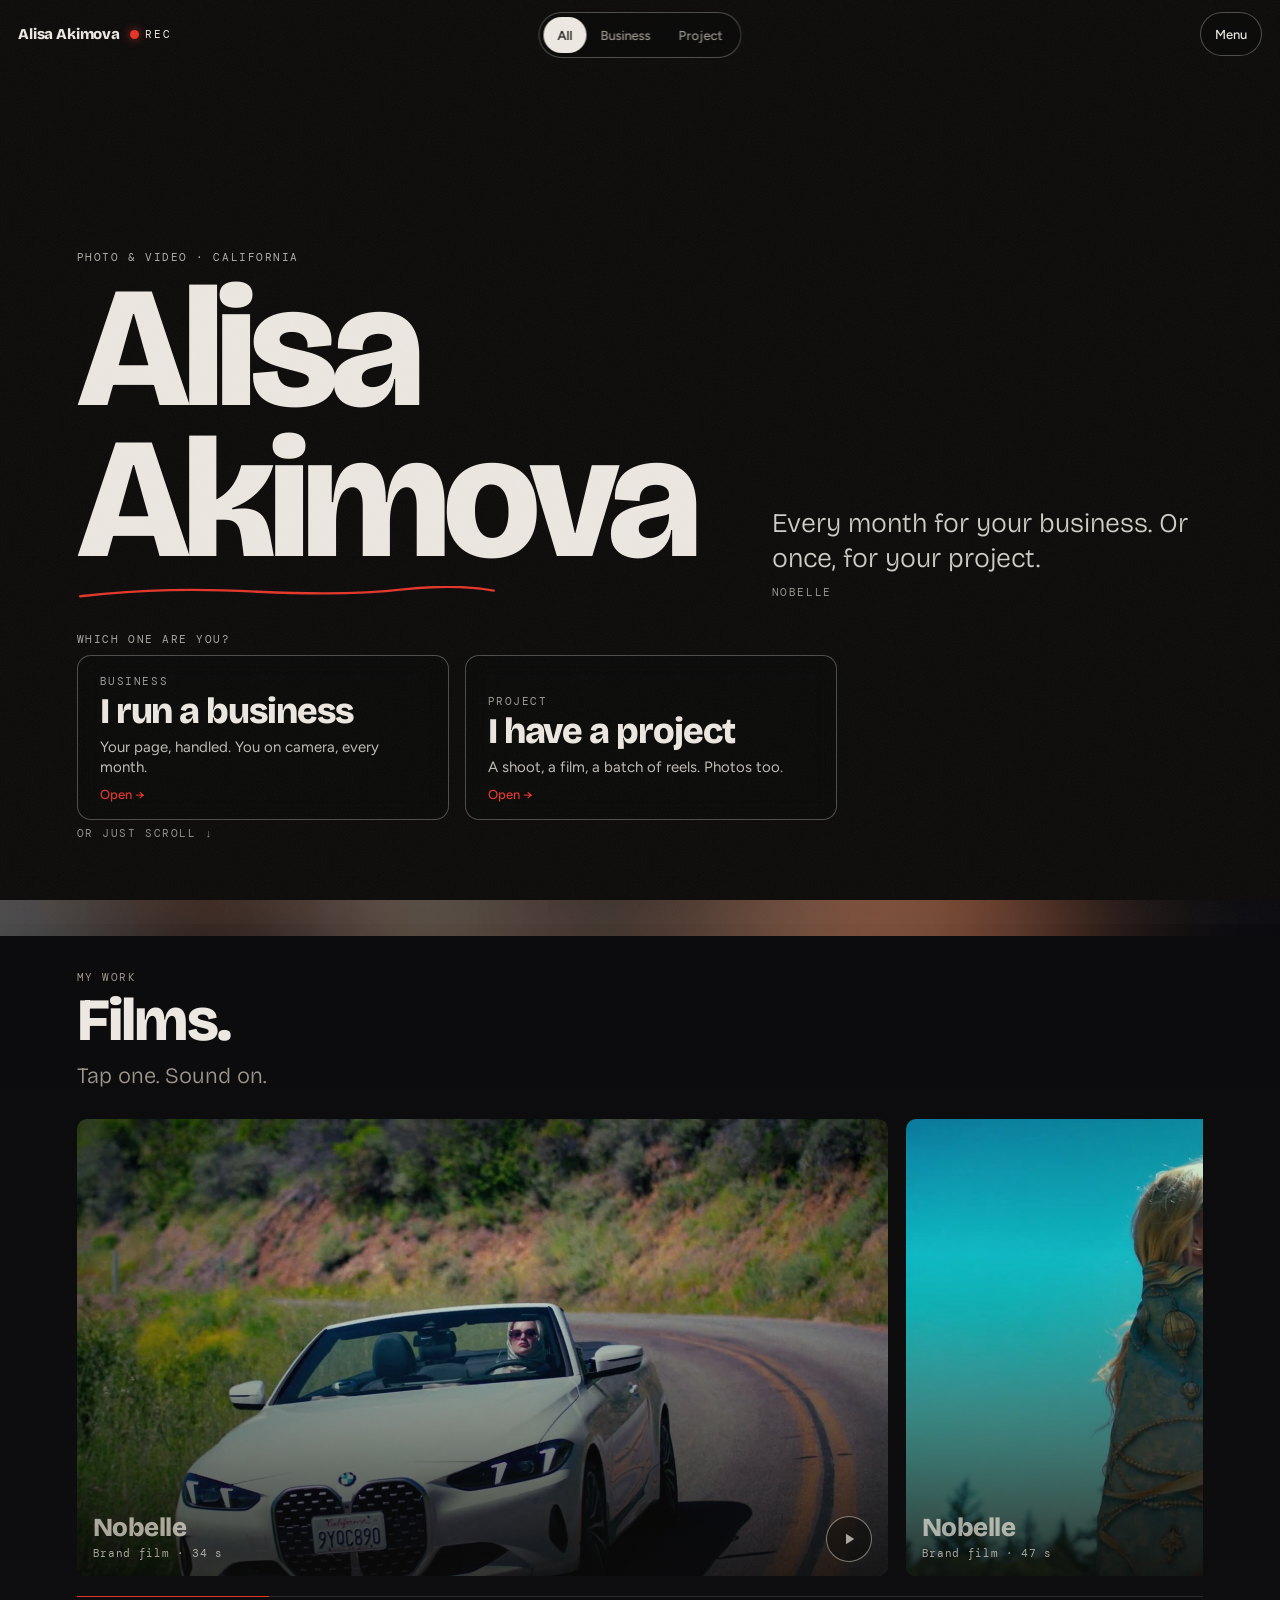
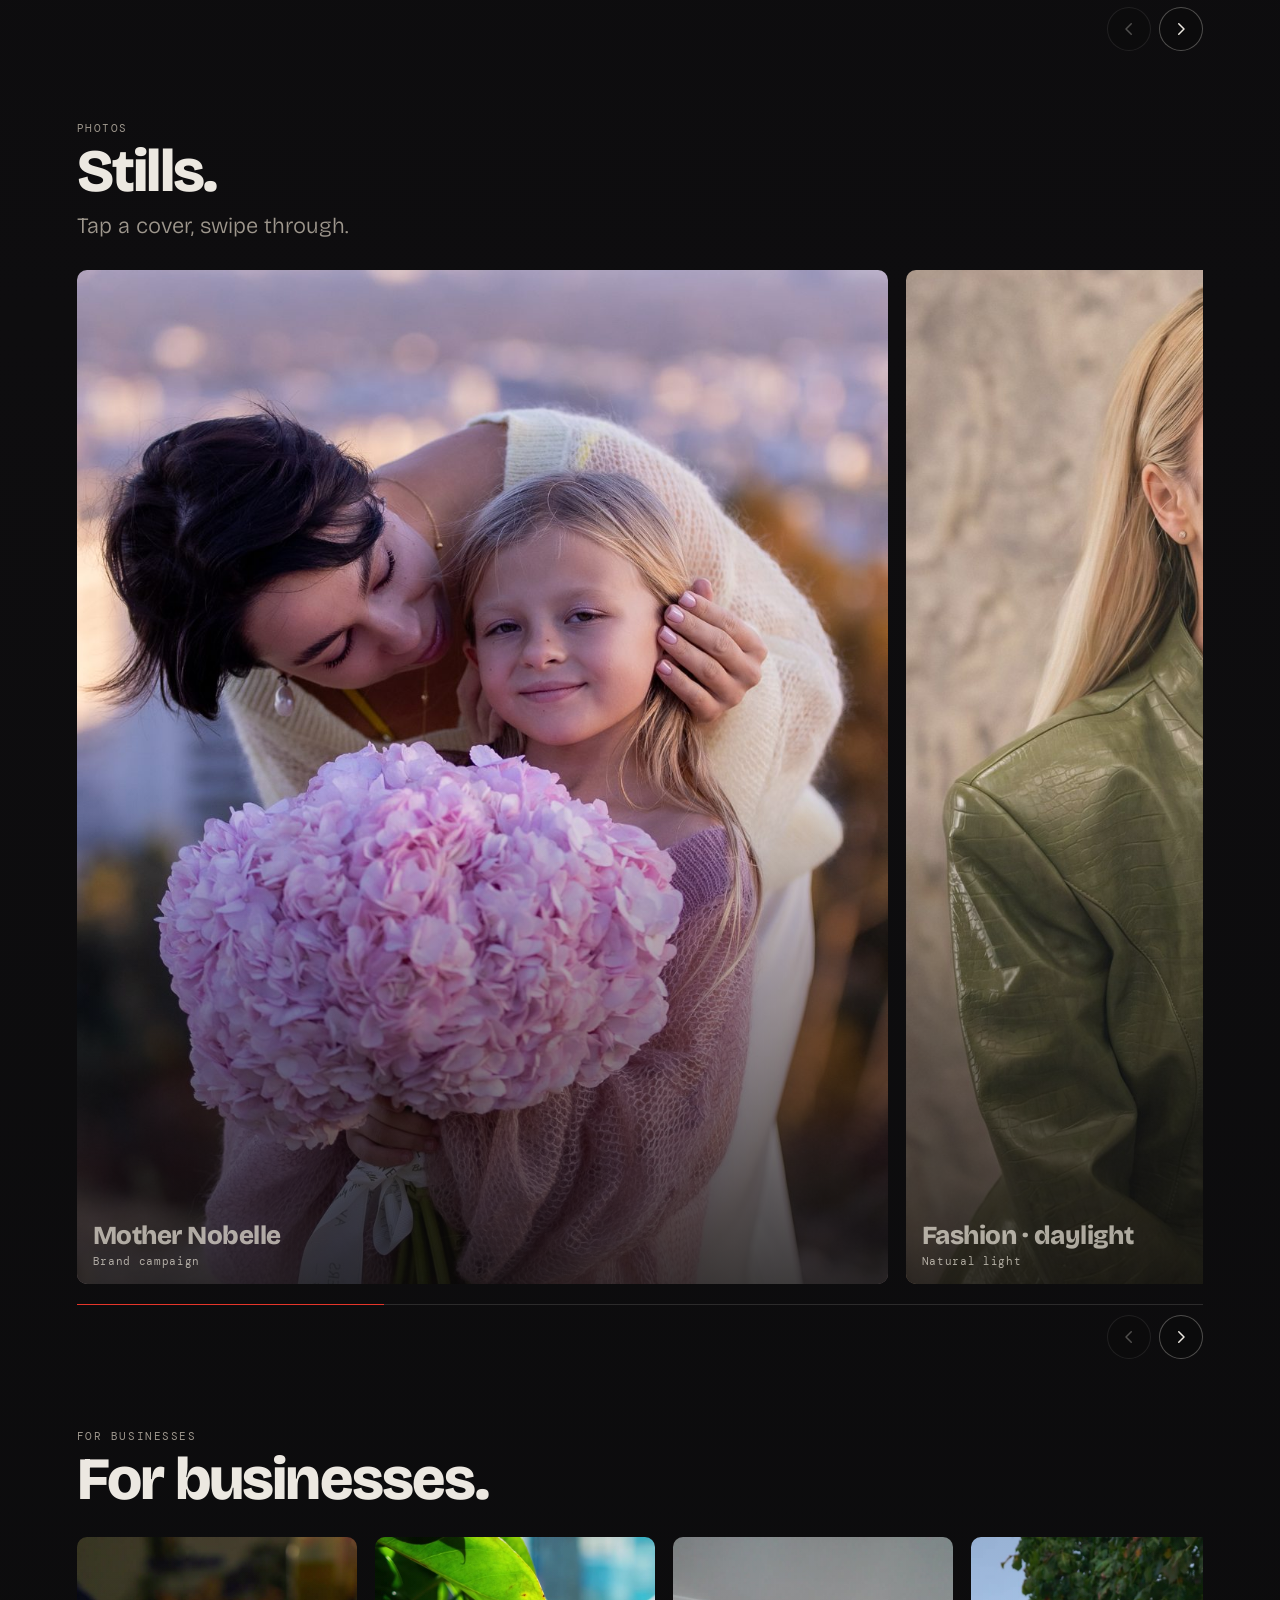
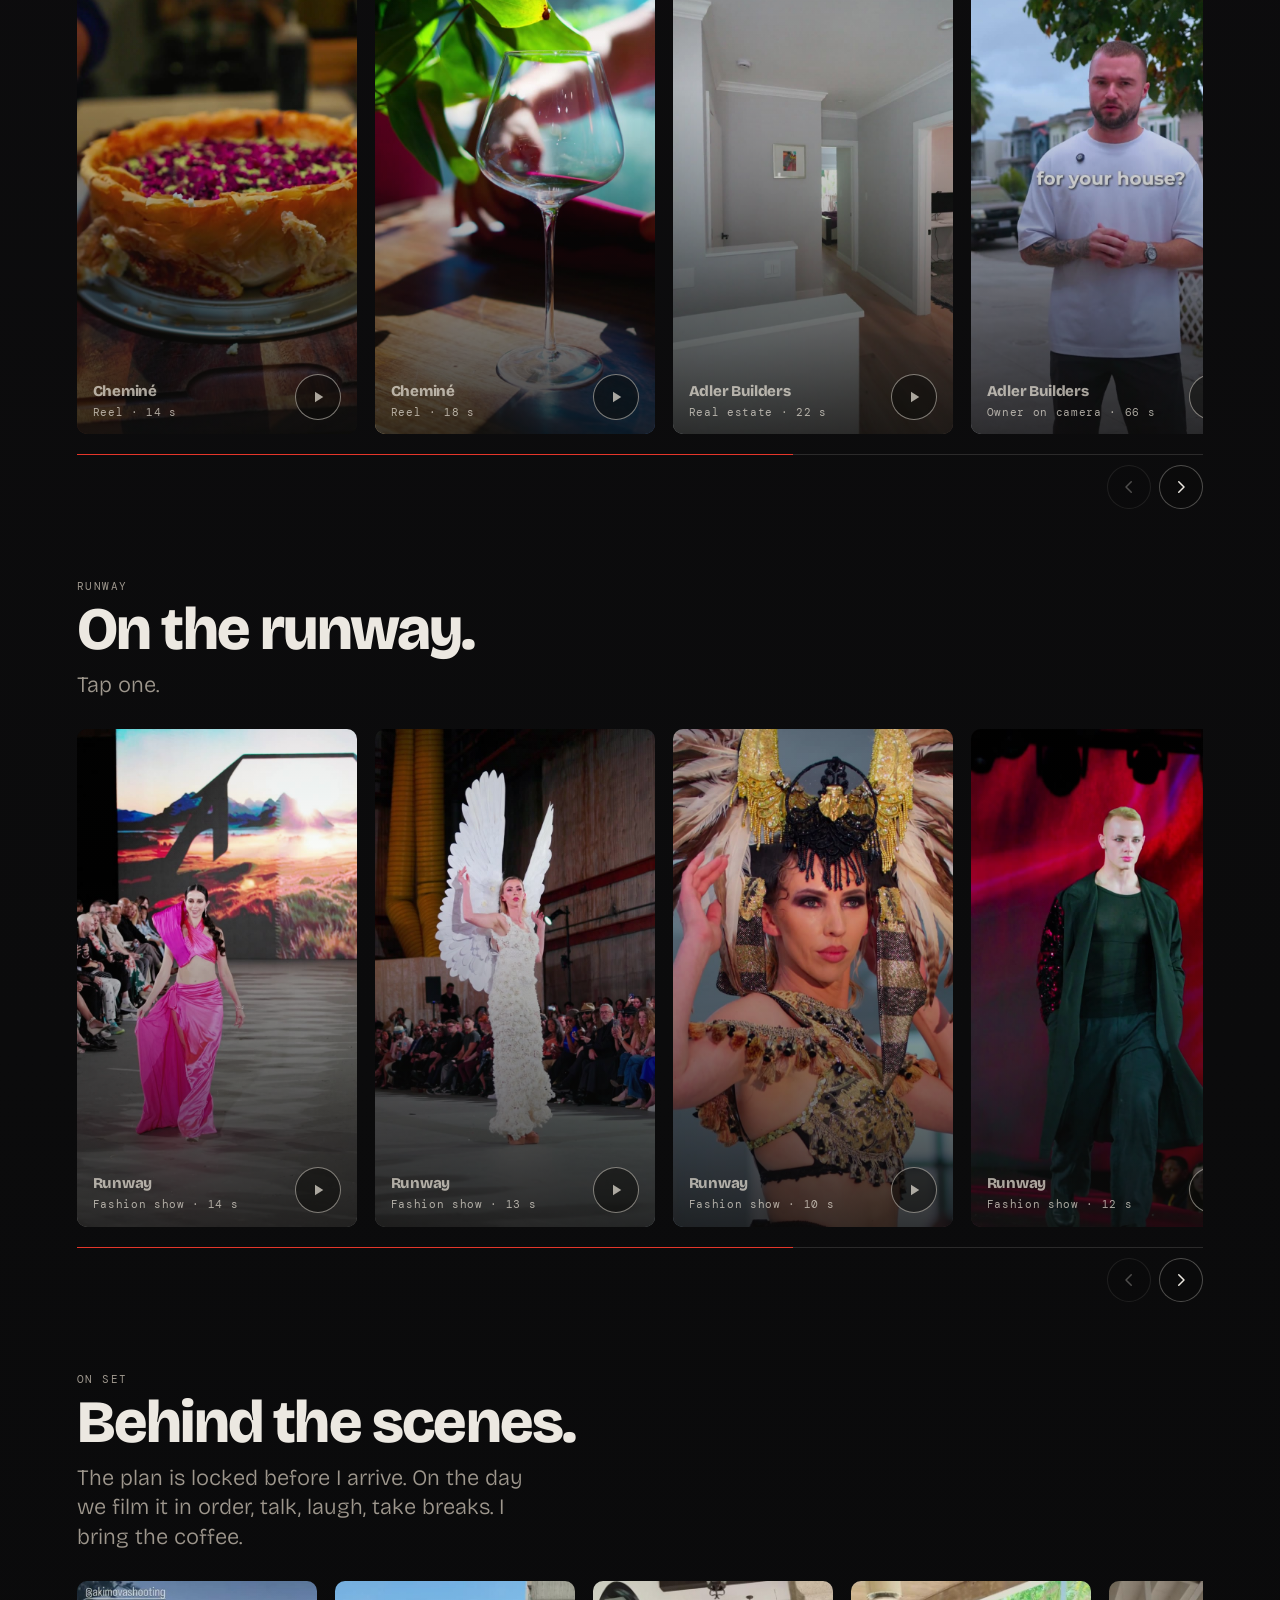
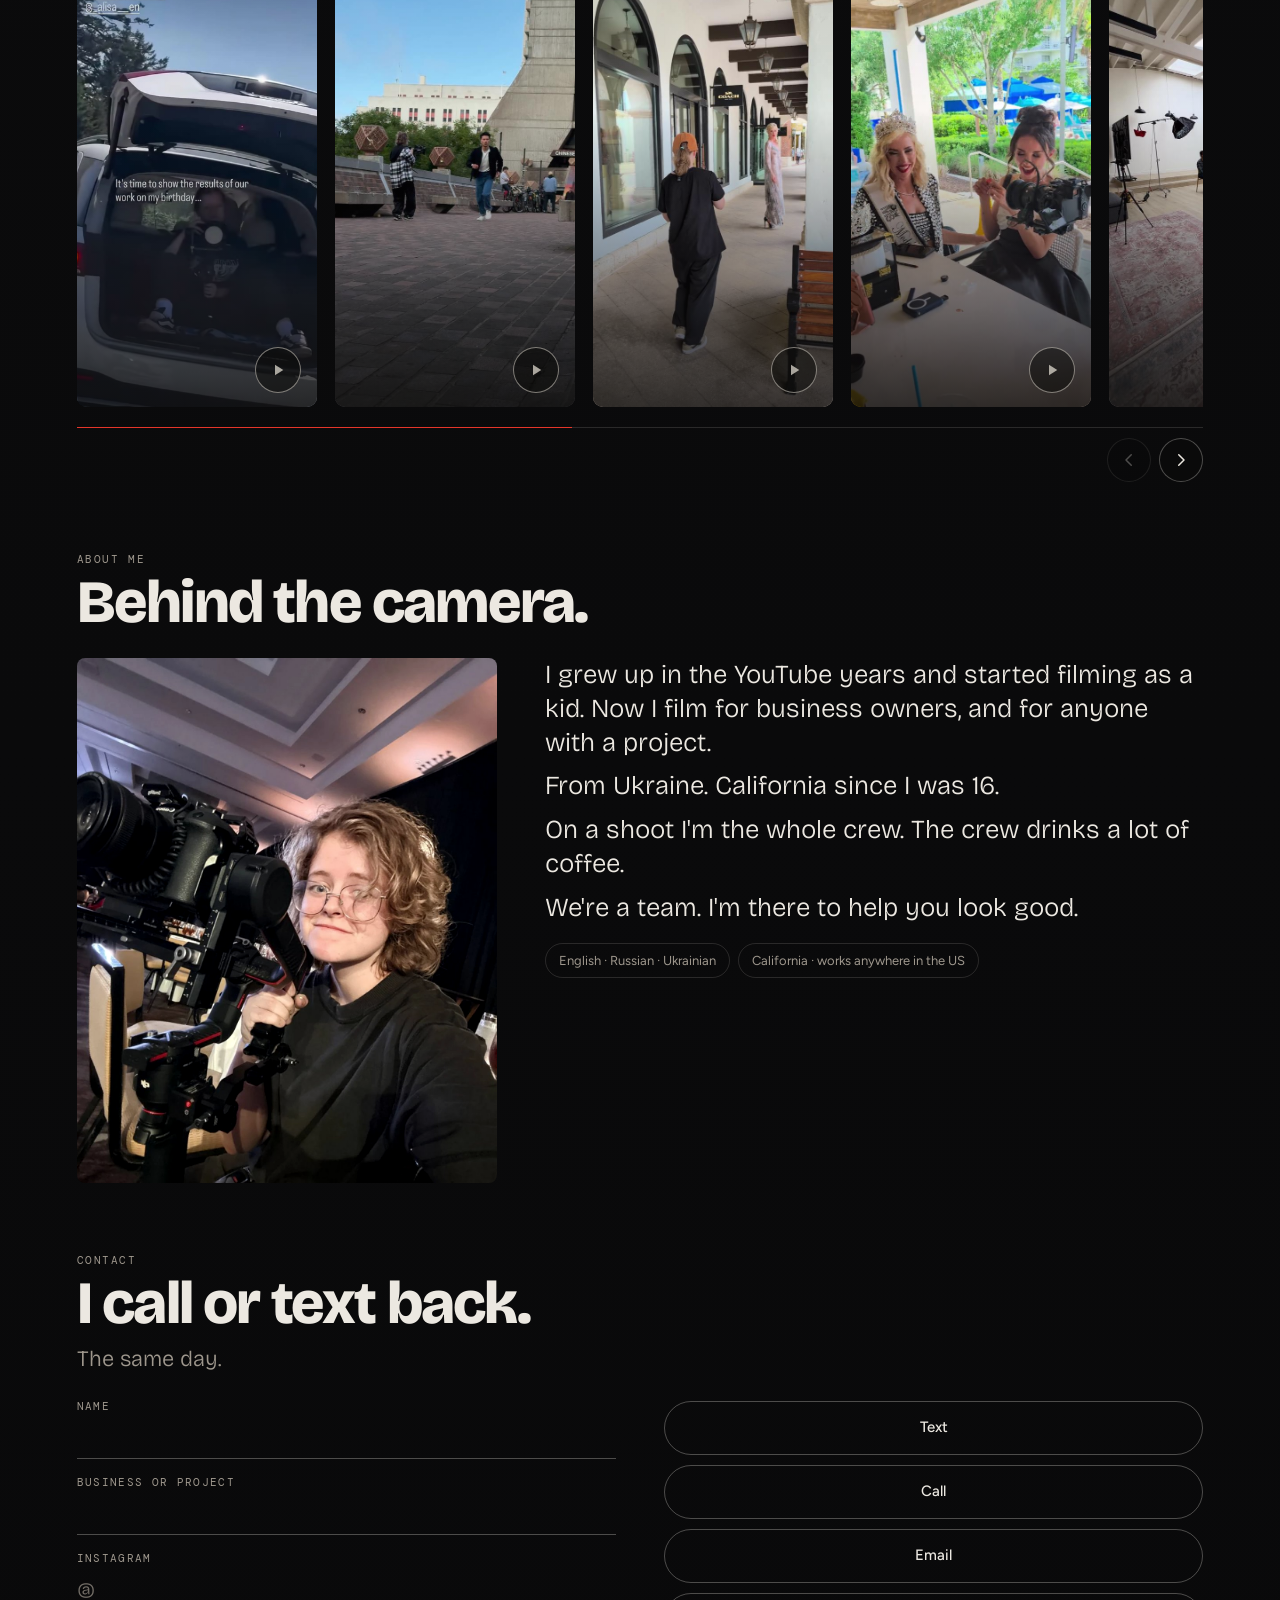
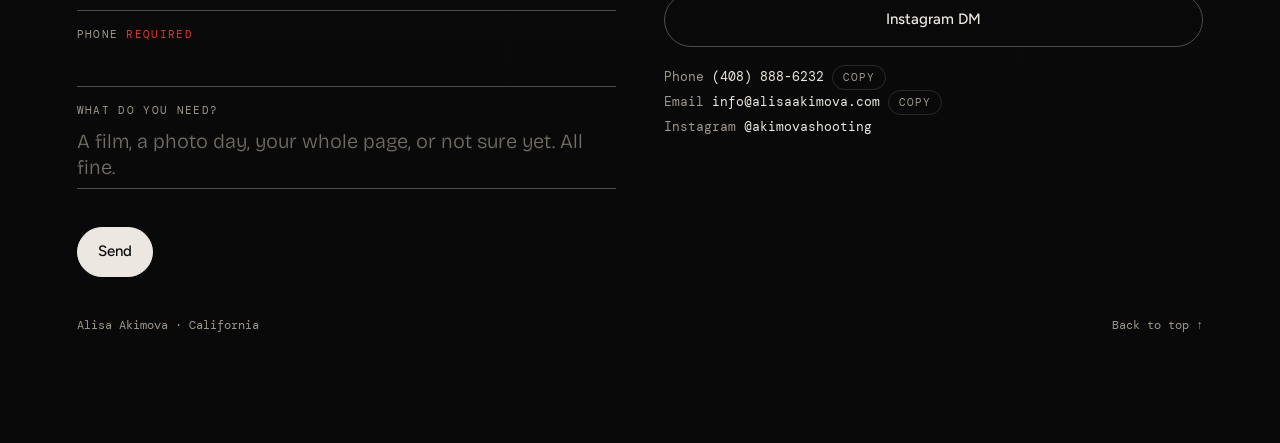
==== index.html @ ed36fddc "Alisa Akimova portfolio: first launch build (Option E, Oct 25 2026) Co-Authored-By: Claude Opus 5.5 " ====
<!doctype html>
<html lang="en">
<head>
<meta charset="utf-8">
<meta name="viewport" content="width=device-width,initial-scale=1,viewport-fit=cover">
<title>Alisa Akimova · Photo & video · California</title>
<meta name="description" content="Photo and video for your business every month, or for your project once. Fashion films, reels, runway, real estate. Alisa Akimova, California.">
<link rel="canonical" href="https://alisa08072006-arch.github.io/">
<meta name="theme-color" content="#0a0a0b">
<meta name="color-scheme" content="dark">
<meta property="og:type" content="website">
<meta property="og:url" content="https://alisa08072006-arch.github.io/">
<meta property="og:title" content="Alisa Akimova">
<meta property="og:description" content="Photo & video. Every month for your business, or once for your project. California.">
<meta property="og:image" content="https://alisa08072006-arch.github.io/og.jpg">
<meta property="og:image:width" content="1200">
<meta property="og:image:height" content="630">
<meta name="twitter:card" content="summary_large_image">
<link rel="icon" href="favicon.ico" sizes="any">
<link rel="icon" href="favicon-32.png" type="image/png" sizes="32x32">
<link rel="apple-touch-icon" href="apple-touch-icon.png">
</head>
<body>
<link rel="preconnect" href="https://fonts.googleapis.com">
<link rel="preconnect" href="https://fonts.gstatic.com" crossorigin>
<link rel="stylesheet" href="https://fonts.googleapis.com/css2?family=Bricolage+Grotesque:opsz,wght@12..96,300;12..96,500;12..96,800&family=Figtree:wght@400;500;600&family=DM+Mono:wght@400&family=Caveat:wght@500&display=swap">
<link rel="stylesheet" href="css/base.css">
<style>
/* Option E · two doors, her way. Layout only; tokens, fonts, grain and wash come from css/base.css. */
.flow{display:flex;flex-direction:column;transition:opacity .22s ease}
body.switching .flow{opacity:0}
/* the three states: no mode = everything, or one door. All sections stay in the DOM. */
html[data-mode="business"] .project-only,html[data-mode="business"] .neutral-only,
html[data-mode="project"] .business-only,html[data-mode="project"] .neutral-only,
html:not([data-mode]) .business-only,html:not([data-mode]) .project-only{display:none!important}
.hero{order:0}#work{order:2}#photos{order:3}#allbiz{order:4}#allrunway{order:5}#bts{order:6}
#owners{order:10}#business{order:11}#biz{order:12}#bizphotos{order:13}#sound{order:14}#month{order:15}
#projects{order:20}#project{order:21}#runway{order:22}#stills{order:23}#onset{order:24}#oneshoot{order:25}
#about{order:40}#contact{order:41}

/* 1 · first screen: her films behind her name, two doors */
.hero{position:relative;overflow:hidden;background:#0c0b0a;justify-content:flex-end;gap:22px;padding-bottom:calc(26px + env(safe-area-inset-bottom,0px))}
.reel{position:absolute;inset:0;z-index:0;background:#0c0b0a}
.reel video,.reel img{position:absolute;inset:0;width:100%;height:100%;object-fit:cover;object-position:50% 40%;opacity:0;transition:opacity 1.2s ease;display:block}
.reel .on{opacity:1}
.reel::after{content:"";position:absolute;inset:0;background:linear-gradient(180deg,rgba(10,10,11,.5) 0%,rgba(10,10,11,.06) 30%,rgba(10,10,11,.26) 56%,rgba(10,10,11,.9) 100%)}
.hero>*{position:relative;z-index:1}
.hero .reel{z-index:0}
.hero .eyebrow{color:rgba(236,232,225,.74);margin-bottom:10px}
.hero h1{font-size:clamp(54px,15.5vw,172px)}
.hero .one{color:rgba(236,232,225,.88);max-width:28ch}
.now{display:flex;align-items:center;gap:8px 18px;flex-wrap:wrap;margin-top:8px;font:11px/1.6 var(--mono);letter-spacing:.14em;text-transform:uppercase;color:rgba(236,232,225,.62)}
.now .snd{font:inherit;letter-spacing:inherit;text-transform:inherit;color:rgba(236,232,225,.85);border:1px solid rgba(236,232,225,.3);border-radius:999px;padding:9px 12px;min-height:34px;background:rgba(10,10,11,.35);-webkit-backdrop-filter:blur(8px);backdrop-filter:blur(8px)}
.now .snd[aria-pressed="true"]{border-color:var(--accent);color:var(--accent)}
.which{margin:6px 0 10px;font:11px/1 var(--mono);letter-spacing:.14em;text-transform:uppercase;color:rgba(236,232,225,.7)}
.doors{display:grid;grid-template-columns:1fr 1fr;gap:10px}
.door{position:relative;display:grid;gap:5px;align-content:end;text-align:left;min-height:124px;padding:14px 14px 13px;border-radius:14px;border:1px solid rgba(236,232,225,.3);background:rgba(10,10,11,.42);-webkit-backdrop-filter:blur(12px);backdrop-filter:blur(12px);transition:border-color .3s,background .3s,transform .3s,opacity .3s}
.door small{font:11px/1 var(--mono);letter-spacing:.14em;text-transform:uppercase;color:rgba(236,232,225,.66)}
.door b{font:800 clamp(19px,5.4vw,36px)/1 var(--display);letter-spacing:-.03em}
.door i{font:400 13px/1.35 var(--sans);font-style:normal;color:rgba(236,232,225,.8)}
.door em{font:500 13px/1 var(--sans);font-style:normal;color:var(--accent);margin-top:4px}
.door:hover,.door:focus-visible{border-color:rgba(236,232,225,.7);background:rgba(10,10,11,.56)}
.door:active{transform:scale(.985)}
.door .tag{position:absolute;top:-10px;right:12px;font:11px/1 var(--mono);letter-spacing:.1em;text-transform:uppercase;background:var(--accent);color:var(--accent-ink);padding:6px 9px;border-radius:999px;opacity:0;transform:translateY(-4px);transition:.3s}
html[data-mode="business"] .door-b,html[data-mode="project"] .door-p{border-color:var(--accent)}
html[data-mode="business"] .door-b .tag,html[data-mode="project"] .door-p .tag{opacity:1;transform:none}
html[data-mode="business"] .door-b em,html[data-mode="project"] .door-p em{display:none}
html[data-mode="business"] .door-p,html[data-mode="project"] .door-b{opacity:.66}
.hero .down{margin-top:2px;color:rgba(236,232,225,.6)}
html[data-mode] .hero .down{display:none}

/* the moment: a full-screen word when a door opens */
.moment{position:fixed;inset:0;z-index:55;background:var(--g0);display:grid;place-items:center;text-align:center;padding:6%;opacity:0;visibility:hidden;pointer-events:none;transition:opacity .3s,visibility 0s linear .3s}
.moment.on{opacity:1;visibility:visible;transition:opacity .18s}
.moment b{display:block;font:800 clamp(56px,17vw,190px)/.9 var(--display);letter-spacing:-.045em;transform:translateY(14px);transition:transform .55s cubic-bezier(.2,.7,.2,1)}
.moment.on b{transform:none}
.moment i{display:block;margin-top:16px;font:500 clamp(22px,5.4vw,38px)/1.2 var(--hand);color:var(--accent)}

/* the pills: All · Business · Project */
.sw{position:fixed;top:calc(66px + env(safe-area-inset-top,0px));left:50%;z-index:41;display:flex;padding:4px;border-radius:999px;border:1px solid var(--line2);background:var(--glass);-webkit-backdrop-filter:blur(10px);backdrop-filter:blur(10px);opacity:0;pointer-events:none;transform:translateX(-50%) translateY(-8px);transition:opacity .3s,transform .3s,top .3s}
body.sw-on .sw{opacity:1;pointer-events:auto;transform:translateX(-50%)}
#topbar.hide+.sw{top:calc(12px + env(safe-area-inset-top,0px))}
.sw button{font:500 13px/1 var(--sans);padding:10px 14px;border-radius:999px;color:var(--muted);min-height:36px;transition:.2s}
.sw button[aria-pressed="true"]{background:var(--ink);color:var(--g0)}
.sw button:hover{color:var(--ink)}
.sw button[aria-pressed="true"]:hover{color:var(--g0)}

/* text screens: words turn from grey to white as you scroll (A's device) */
.screen{min-height:88svh;display:flex;flex-direction:column;justify-content:center;padding-bottom:40px}
.tint{margin:0 0 .5em;font:500 clamp(27px,6.4vw,70px)/1.08 var(--display);letter-spacing:-.03em;max-width:19ch}
.tint span{color:rgba(236,232,225,.26);transition:color .5s}
.tint span.on{color:var(--ink)}
.tint.wink{font:500 clamp(25px,5.6vw,52px)/1.15 var(--hand);letter-spacing:0;max-width:24ch;margin-top:.4em}
.tint.wink span.on{color:var(--accent)}
.screen .row{margin-top:30px}

/* strips */
.photos .track>.cover{flex:0 0 72%}
.work.hover video{opacity:1}
.work.hover .cap{opacity:0}
.work.hover::after{content:"click for sound";position:absolute;left:12px;top:14px;font:11px/1 var(--mono);letter-spacing:.08em;text-transform:uppercase;color:rgba(236,232,225,.85)}

/* business */
.owners{display:grid;gap:14px;margin-top:28px}
.owners .pair{gap:10px}
.asks{display:grid;gap:30px;margin-top:30px}
.ask{border-top:1px solid var(--line);padding-top:18px}
.ask h3{margin:0;font:800 clamp(26px,6.8vw,44px)/1 var(--display);letter-spacing:-.03em}
.ask h3::before{content:"\201C";color:var(--accent)}
.ask h3::after{content:"\201D";color:var(--accent)}
.ask p{margin:12px 0 0;font:300 clamp(18px,4.4vw,23px)/1.35 var(--display);color:var(--muted);max-width:36ch}
.ask p b{font-weight:500;color:var(--ink)}
.month .lines{margin-top:22px}
.month .lines .opt{color:var(--muted)}
.month .lines .opt b{font-weight:500;color:var(--ink)}
.month .sub{margin:48px 0 0}
.month .deal{max-width:30ch}
.range{display:grid;gap:14px;margin-top:28px}
.range .films{display:grid;gap:14px}

/* project */
.films .grid{margin-top:28px}
.shoot{display:grid;gap:30px;margin-top:10px}
.shoot .way{margin-top:20px}
.shoot .steps{margin-top:22px}
.shoot .oneline{margin-top:16px}
.three{margin-top:40px}
.about .lines span span{display:inline}

/* REC: a camera's recording light next to her name */
.mark{display:inline-flex;align-items:center;gap:10px}
.rec{display:inline-flex;align-items:center;gap:6px;font:400 11px/1 var(--mono);letter-spacing:.16em;color:var(--ink)}
.rec i{width:9px;height:9px;border-radius:50%;background:var(--accent);box-shadow:0 0 10px rgba(229,54,42,.7);animation:rec 1.4s steps(1,end) infinite}
@keyframes rec{0%,60%{opacity:1}61%,100%{opacity:.15}}
@media (prefers-reduced-motion:reduce){.rec i{animation:none}}

/* project · fashion films: big ones first, then the rest; a fold for more Nobelle */
.fgrid{display:grid;gap:14px;margin-top:28px}
.fgrid .work{aspect-ratio:16/9}
.more{display:grid;gap:14px}
.more-btn{justify-self:start;display:inline-flex;align-items:center;gap:10px;min-height:46px;padding:10px 18px;border-radius:999px;border:1px solid var(--line2);font:500 14px/1 var(--sans);color:var(--ink);background:var(--glass)}
.more-btn b{font:300 22px/1 var(--display);color:var(--accent);transition:transform .3s}
.more-btn[aria-expanded="true"] b{transform:rotate(45deg)}
.more-box{display:grid;gap:14px}
.more-box[hidden]{display:none}

/* tall strips: runway, for businesses */
.tallstrip .track>.work,.biz .slides .track>.work,#runway .slides .track>.work{flex:0 0 62%;aspect-ratio:9/16}

@media (max-width:899px){
  .owners .pair .work .cap b{font-size:17px}
  .owners .pair .work .cap span span{display:none}
  .owners .pair .work .cap .pl{width:38px;height:38px}
}
@media (min-width:900px){
  .hero{padding-bottom:56px;gap:26px}
  .hero .head{display:grid;grid-template-columns:1.2fr .8fr;align-items:end;gap:48px}
  .hero .one{font-size:clamp(22px,2.1vw,30px);max-width:26ch;margin:0 0 6px}
  .doors{gap:16px;max-width:760px}
  .door{min-height:150px;padding:20px 22px 18px;gap:7px}
  .door i{font-size:15px;max-width:30ch}
  .sw{top:calc(12px + env(safe-area-inset-top,0px));opacity:1;pointer-events:auto;transform:translateX(-50%)}
  .screen .inner{max-width:1440px;width:100%}
  .owners{grid-template-columns:1.4fr 1fr 1fr;gap:18px;align-items:end;max-width:1080px}
  .owners .pair{display:contents}
  .asks{grid-template-columns:1fr 1fr;gap:44px 56px}
  .range{grid-template-columns:1fr 1fr;gap:18px;align-items:start}
  .range .pair{grid-column:auto;gap:18px}
  .range .films{gap:18px}
  .three{grid-template-columns:repeat(3,1fr);gap:40px;font-size:clamp(19px,1.7vw,24px)}
  .fgrid{grid-template-columns:1fr 1fr;gap:18px}
  .fgrid .big{grid-column:span 2}
  .more{position:relative;aspect-ratio:16/9;place-items:center;border:1px dashed var(--line2);border-radius:10px}
  .more-btn{justify-self:center}
  .more[data-open]{border:0;place-items:stretch}
  .more[data-open] .more-btn{position:absolute;top:10px;left:10px;z-index:3;min-height:38px;padding:6px 14px}
  .more[data-open] .more-box,.more[data-open] .more-box .work{height:100%}
  .tallstrip .track>.work,.biz .slides .track>.work,#runway .slides .track>.work{flex:0 0 280px}
  .shoot{grid-template-columns:1fr 1fr;gap:56px;align-items:start}
  .shoot .steps{grid-template-columns:1fr;gap:18px}
  .shoot .step{grid-template-columns:auto 1fr;gap:16px}
}
</style>
<script>
(function(){ var h=location.hash.replace('#',''); if(h==='business'||h==='project') document.documentElement.setAttribute('data-mode',h); })();
</script>
<div class="grain" aria-hidden="true"></div>
<div class="wash" aria-hidden="true"><img src="media/wash-1.jpg" alt="" data-wash="1" class="on"><img src="media/wash-2.jpg" alt="" data-wash="2"><img src="media/wash-3.jpg" alt="" data-wash="3"><img src="media/wash-4.jpg" alt="" data-wash="4"><img src="media/wash-5.jpg" alt="" data-wash="5"></div>
<div id="cfg" data-phone="+14088886232" data-phone-pretty="(408) 888-6232" data-form=""></div>

<header class="top" id="topbar">
  <a class="mark" href="#top">Alisa Akimova<span class="rec" aria-hidden="true"><i></i>REC</span></a>
  <button class="menu-btn" id="menuBtn" type="button" aria-expanded="false" aria-controls="menu">Menu</button>
</header>
<div class="sw" id="sw" role="group" aria-label="Which page do you want">
  <button class="pill" type="button" data-m="" aria-pressed="true">All</button>
  <button class="pill" type="button" data-m="business" aria-pressed="false">Business</button>
  <button class="pill" type="button" data-m="project" aria-pressed="false">Project</button>
</div>

<div class="menu" id="menu" role="dialog" aria-modal="true" aria-label="Menu">
  <button class="close" id="menuClose" type="button" aria-label="Close"><svg viewBox="0 0 24 24" width="18" height="18" aria-hidden="true"><path d="M6 6l12 12M18 6L6 18" stroke="currentColor" stroke-width="2" stroke-linecap="round"/></svg></button>
  <div>
    <h2 class="name">Alisa Akimova<i>Every month for your business. Or once, for your project.</i></h2>
    <nav>
      <a href="#work" data-all>All my work</a>
      <a href="#business">For business owners</a>
      <a href="#project">For projects</a>
      <a href="#about">About me</a>
      <a href="#contact">Contact</a>
      <a href="#contact" class="go" data-sms>Text me</a>
    </nav>
  </div>
</div>

<div class="moment" id="moment" aria-hidden="true"><div><b id="momentWord">Business.</b><i id="momentSub"></i></div></div>

<main class="flow">

<!-- 1 · FIRST SCREEN: her films behind her name, two doors -->
<section class="hero" id="top" data-wash="1">
  <div class="reel" id="reel" aria-hidden="true">
    <img src="media/reel-1.jpg" alt="" class="on" id="reelPoster">
    <video playsinline muted preload="auto" id="reelA"></video>
    <video playsinline muted preload="none" id="reelB"></video>
  </div>
  <div class="head">
    <div>
      <div class="eyebrow">Photo &amp; video · California</div>
      <h1>Alisa<br>Akimova<svg class="scribble" viewBox="0 0 260 14" fill="none" aria-hidden="true" preserveAspectRatio="none"><path d="M2 9c40-6 70-7 110-4 30 2 60 3 90-2 20-3 40-3 56 1" stroke="currentColor" stroke-width="2.4" stroke-linecap="round" vector-effect="non-scaling-stroke"/></svg></h1>
    </div>
    <div>
      <p class="one">Every month for your business. Or once, for your project.</p>
      <div class="now"><span id="nowPlaying">Nobelle</span></div>
    </div>
  </div>
  <div>
    <p class="which">Which one are you?</p>
    <div class="doors">
      <button class="door door-b" type="button" data-m="business" aria-pressed="false"><span class="tag" aria-hidden="true">You're here</span><small>Business</small><b>I run a business</b><i>Your page, handled. You on camera, every month.</i><em>Open →</em></button>
      <button class="door door-p" type="button" data-m="project" aria-pressed="false"><span class="tag" aria-hidden="true">You're here</span><small>Project</small><b>I have a project</b><i>A shoot, a film, a batch of reels. Photos too.</i><em>Open →</em></button>
    </div>
    <a class="down" href="#work">Or just scroll ↓</a>
  </div>
</section>

<!-- EVERYTHING · films -->
<section class="neutral-only" id="work" data-wash="3">
  <div class="eyebrow">My work</div>
  <h2>Films.</h2>
  <p class="lede">Tap one. Sound on.</p>
  <div class="slides"><div class="track"><button class="work film" data-src="media/nobelle-carbeach.mp4" type="button" aria-label="Play Nobelle. Brand film · 34 s. Sound on."><img src="media/nobelle-carbeach.jpg" alt="Nobelle, car and beach" loading="lazy"><video playsinline preload="none"></video><span class="veil"></span><span class="cap"><span><b>Nobelle</b><span>Brand film · 34 s</span></span><span class="pl"><svg viewBox="0 0 24 24" width="18" height="18" aria-hidden="true"><path d="M8 5v14l11-7z" fill="currentColor"/></svg></span></span><span class="stop" aria-hidden="true"><svg viewBox="0 0 24 24" width="14" height="14" aria-hidden="true"><path d="M6 6l12 12M18 6L6 18" stroke="currentColor" stroke-width="2" stroke-linecap="round"/></svg></span></button><button class="work film" data-src="media/nobelle-wind.mp4" type="button" aria-label="Play Nobelle. Brand film · 47 s. Sound on."><img src="media/nobelle-wind.jpg" alt="Nobelle, wind in the hills" loading="lazy"><video playsinline preload="none"></video><span class="veil"></span><span class="cap"><span><b>Nobelle</b><span>Brand film · 47 s</span></span><span class="pl"><svg viewBox="0 0 24 24" width="18" height="18" aria-hidden="true"><path d="M8 5v14l11-7z" fill="currentColor"/></svg></span></span><span class="stop" aria-hidden="true"><svg viewBox="0 0 24 24" width="14" height="14" aria-hidden="true"><path d="M6 6l12 12M18 6L6 18" stroke="currentColor" stroke-width="2" stroke-linecap="round"/></svg></span></button><button class="work film" data-src="media/eddy-blue.mp4" type="button" aria-label="Play Eddy by Eddie. Fashion film · 35 s. Sound on."><img src="media/eddy-blue.jpg" alt="Eddy by Eddie, blue hour under the arches" loading="lazy"><video playsinline preload="none"></video><span class="veil"></span><span class="cap"><span><b>Eddy by Eddie</b><span>Fashion film · 35 s</span></span><span class="pl"><svg viewBox="0 0 24 24" width="18" height="18" aria-hidden="true"><path d="M8 5v14l11-7z" fill="currentColor"/></svg></span></span><span class="stop" aria-hidden="true"><svg viewBox="0 0 24 24" width="14" height="14" aria-hidden="true"><path d="M6 6l12 12M18 6L6 18" stroke="currentColor" stroke-width="2" stroke-linecap="round"/></svg></span></button><button class="work film" data-src="media/eddy-church.mp4" type="button" aria-label="Play Eddy by Eddie. Fashion film · 15 s. Sound on."><img src="media/eddy-church.jpg" alt="Eddy by Eddie, pink dress on the church steps" loading="lazy"><video playsinline preload="none"></video><span class="veil"></span><span class="cap"><span><b>Eddy by Eddie</b><span>Fashion film · 15 s</span></span><span class="pl"><svg viewBox="0 0 24 24" width="18" height="18" aria-hidden="true"><path d="M8 5v14l11-7z" fill="currentColor"/></svg></span></span><span class="stop" aria-hidden="true"><svg viewBox="0 0 24 24" width="14" height="14" aria-hidden="true"><path d="M6 6l12 12M18 6L6 18" stroke="currentColor" stroke-width="2" stroke-linecap="round"/></svg></span></button><button class="work film" data-src="media/eddy-rocks.mp4" type="button" aria-label="Play Eddy by Eddie. Fashion film · 23 s. Sound on."><img src="media/eddy-rocks.jpg" alt="Eddy by Eddie, red scarf on the rocks" loading="lazy"><video playsinline preload="none"></video><span class="veil"></span><span class="cap"><span><b>Eddy by Eddie</b><span>Fashion film · 23 s</span></span><span class="pl"><svg viewBox="0 0 24 24" width="18" height="18" aria-hidden="true"><path d="M8 5v14l11-7z" fill="currentColor"/></svg></span></span><span class="stop" aria-hidden="true"><svg viewBox="0 0 24 24" width="14" height="14" aria-hidden="true"><path d="M6 6l12 12M18 6L6 18" stroke="currentColor" stroke-width="2" stroke-linecap="round"/></svg></span></button><button class="work film" data-src="media/eddy-shore.mp4" type="button" aria-label="Play Eddy by Eddie. Fashion film · 20 s. Sound on."><img src="media/eddy-shore.jpg" alt="Eddy by Eddie, wind on the shore" loading="lazy"><video playsinline preload="none"></video><span class="veil"></span><span class="cap"><span><b>Eddy by Eddie</b><span>Fashion film · 20 s</span></span><span class="pl"><svg viewBox="0 0 24 24" width="18" height="18" aria-hidden="true"><path d="M8 5v14l11-7z" fill="currentColor"/></svg></span></span><span class="stop" aria-hidden="true"><svg viewBox="0 0 24 24" width="14" height="14" aria-hidden="true"><path d="M6 6l12 12M18 6L6 18" stroke="currentColor" stroke-width="2" stroke-linecap="round"/></svg></span></button><button class="work film" data-src="media/jonathan-man.mp4" type="button" aria-label="Play Jhonatan Salic. Fashion film · 22 s. Sound on."><img src="media/jonathan-man.jpg" alt="Jhonatan Salic, a man in a black coat in the city and on the bridge at night" loading="lazy"><video playsinline preload="none"></video><span class="veil"></span><span class="cap"><span><b>Jhonatan Salic</b><span>Fashion film · 22 s</span></span><span class="pl"><svg viewBox="0 0 24 24" width="18" height="18" aria-hidden="true"><path d="M8 5v14l11-7z" fill="currentColor"/></svg></span></span><span class="stop" aria-hidden="true"><svg viewBox="0 0 24 24" width="14" height="14" aria-hidden="true"><path d="M6 6l12 12M18 6L6 18" stroke="currentColor" stroke-width="2" stroke-linecap="round"/></svg></span></button><button class="work film" data-src="media/jonathan-day.mp4" type="button" aria-label="Play Jhonatan Salic. Fashion film · 62 s. Sound on."><img src="media/jonathan-day.jpg" alt="Jhonatan Salic and a model walking under stone columns" loading="lazy"><video playsinline preload="none"></video><span class="veil"></span><span class="cap"><span><b>Jhonatan Salic</b><span>Fashion film · 62 s</span></span><span class="pl"><svg viewBox="0 0 24 24" width="18" height="18" aria-hidden="true"><path d="M8 5v14l11-7z" fill="currentColor"/></svg></span></span><span class="stop" aria-hidden="true"><svg viewBox="0 0 24 24" width="14" height="14" aria-hidden="true"><path d="M6 6l12 12M18 6L6 18" stroke="currentColor" stroke-width="2" stroke-linecap="round"/></svg></span></button></div><div class="strip-line" aria-hidden="true"><i></i></div><div class="strip-foot"><span class="hint">Swipe sideways</span><span class="arrows"><button type="button" data-dir="-1" aria-label="Previous"><svg viewBox="0 0 24 24" width="18" height="18" aria-hidden="true"><path d="M15 5l-7 7 7 7" fill="none" stroke="currentColor" stroke-width="2" stroke-linecap="round" stroke-linejoin="round"/></svg></button><button type="button" data-dir="1" aria-label="Next"><svg viewBox="0 0 24 24" width="18" height="18" aria-hidden="true"><path d="M9 5l7 7-7 7" fill="none" stroke="currentColor" stroke-width="2" stroke-linecap="round" stroke-linejoin="round"/></svg></button></span></div></div>
</section>

<!-- EVERYTHING · photos -->
<section class="photos neutral-only" id="photos" data-wash="4">
  <div class="eyebrow">Photos</div>
  <h2>Stills.</h2>
  <p class="lede">Tap a cover, swipe through.</p>
  <div class="slides"><div class="track"><button class="cover" type="button" data-gallery="nobelle" data-start="1" aria-label="Open the set: Mother Nobelle, Brand campaign"><img src="photos/nobelle-02.jpg" alt="Mother Nobelle collection, mother holding her daughter with pink hydrangeas" loading="lazy"><span class="veil"></span><span class="cap"><span><b>Mother Nobelle</b><span>Brand campaign</span></span></span></button><button class="cover" type="button" data-gallery="lera" data-start="1" aria-label="Open the set: Fashion · daylight, Natural light"><img src="photos/lera-02.jpg" alt="Lera in a green leather jacket against a marble wall, natural light" loading="lazy"><span class="veil"></span><span class="cap"><span><b>Fashion · daylight</b><span>Natural light</span></span></span></button><button class="cover" type="button" data-gallery="fashion" aria-label="Open the set: Fashion · flash, Direct flash"><img src="photos/fashion-01.jpg" alt="Lala in an orange suit and white platform boots, direct flash" loading="lazy"><span class="veil"></span><span class="cap"><span><b>Fashion · flash</b><span>Direct flash</span></span></span></button><button class="cover" type="button" data-gallery="realestate" data-start="2" aria-label="Open the set: Real estate, A remodeled apartment"><img src="photos/realestate-03.jpg" alt="Remodeled kitchen with light oak cabinets and a stainless fridge" loading="lazy"><span class="veil"></span><span class="cap"><span><b>Real estate</b><span>A remodeled apartment</span></span></span></button><button class="cover" type="button" data-gallery="conference" aria-label="Open the set: Conference, Event"><img src="photos/kolosov-08.jpg" alt="Two men in conversation at a conference, one smiling" loading="lazy"><span class="veil"></span><span class="cap"><span><b>Conference</b><span>Event</span></span></span></button></div><div class="strip-line" aria-hidden="true"><i></i></div><div class="strip-foot"><span class="hint">Swipe sideways</span><span class="arrows"><button type="button" data-dir="-1" aria-label="Previous"><svg viewBox="0 0 24 24" width="18" height="18" aria-hidden="true"><path d="M15 5l-7 7 7 7" fill="none" stroke="currentColor" stroke-width="2" stroke-linecap="round" stroke-linejoin="round"/></svg></button><button type="button" data-dir="1" aria-label="Next"><svg viewBox="0 0 24 24" width="18" height="18" aria-hidden="true"><path d="M9 5l7 7-7 7" fill="none" stroke="currentColor" stroke-width="2" stroke-linecap="round" stroke-linejoin="round"/></svg></button></span></div></div>
</section>

<!-- EVERYTHING · for businesses (Cheminé, the house, owners on camera in one strip) -->
<section class="neutral-only" id="allbiz" data-wash="2">
  <div class="eyebrow">For businesses</div>
  <h2>For businesses.</h2>
  <div class="slides tallstrip"><div class="track"><button class="work tall" data-src="media/cheminee-cheesecake.mp4" type="button" aria-label="Play Cheminé. Reel · 14 s. Sound on."><img src="media/cheminee-cheesecake.jpg" alt="Cheminé, a pistachio and rose-petal cheesecake being cut" loading="lazy"><video playsinline preload="none"></video><span class="veil"></span><span class="cap"><span><b>Cheminé</b><span>Reel · 14 s</span></span><span class="pl"><svg viewBox="0 0 24 24" width="18" height="18" aria-hidden="true"><path d="M8 5v14l11-7z" fill="currentColor"/></svg></span></span><span class="stop" aria-hidden="true"><svg viewBox="0 0 24 24" width="14" height="14" aria-hidden="true"><path d="M6 6l12 12M18 6L6 18" stroke="currentColor" stroke-width="2" stroke-linecap="round"/></svg></span></button><button class="work tall" data-src="media/cheminee-wine.mp4" type="button" aria-label="Play Cheminé. Reel · 18 s. Sound on."><img src="media/cheminee-wine.jpg" alt="Cheminé, red wine poured into a glass on a pink tablecloth" loading="lazy"><video playsinline preload="none"></video><span class="veil"></span><span class="cap"><span><b>Cheminé</b><span>Reel · 18 s</span></span><span class="pl"><svg viewBox="0 0 24 24" width="18" height="18" aria-hidden="true"><path d="M8 5v14l11-7z" fill="currentColor"/></svg></span></span><span class="stop" aria-hidden="true"><svg viewBox="0 0 24 24" width="14" height="14" aria-hidden="true"><path d="M6 6l12 12M18 6L6 18" stroke="currentColor" stroke-width="2" stroke-linecap="round"/></svg></span></button><button class="work tall" data-src="media/adler-waller.mp4" type="button" aria-label="Play Adler Builders. Real estate · 22 s. Sound on."><img src="media/adler-waller.jpg" alt="A remodeled house, walking through bright rooms" loading="lazy"><video playsinline preload="none"></video><span class="veil"></span><span class="cap"><span><b>Adler Builders</b><span>Real estate · 22 s</span></span><span class="pl"><svg viewBox="0 0 24 24" width="18" height="18" aria-hidden="true"><path d="M8 5v14l11-7z" fill="currentColor"/></svg></span></span><span class="stop" aria-hidden="true"><svg viewBox="0 0 24 24" width="14" height="14" aria-hidden="true"><path d="M6 6l12 12M18 6L6 18" stroke="currentColor" stroke-width="2" stroke-linecap="round"/></svg></span></button><button class="work tall" data-src="media/adler-1906.mp4" type="button" aria-label="Play Adler Builders. Owner on camera · 66 s. Sound on."><img src="media/adler-1906.jpg" alt="Mark of Adler Builders talking in front of a 1906 house" loading="lazy"><video playsinline preload="none"></video><span class="veil"></span><span class="cap"><span><b>Adler Builders</b><span>Owner on camera · 66 s</span></span><span class="pl"><svg viewBox="0 0 24 24" width="18" height="18" aria-hidden="true"><path d="M8 5v14l11-7z" fill="currentColor"/></svg></span></span><span class="stop" aria-hidden="true"><svg viewBox="0 0 24 24" width="14" height="14" aria-hidden="true"><path d="M6 6l12 12M18 6L6 18" stroke="currentColor" stroke-width="2" stroke-linecap="round"/></svg></span></button><button class="work tall" data-src="media/adler-top4.mp4" type="button" aria-label="Play Adler Builders. Owner on camera · 52 s. Sound on."><img src="media/adler-top4.jpg" alt="Mark of Adler Builders counting down his top four" loading="lazy"><video playsinline preload="none"></video><span class="veil"></span><span class="cap"><span><b>Adler Builders</b><span>Owner on camera · 52 s</span></span><span class="pl"><svg viewBox="0 0 24 24" width="18" height="18" aria-hidden="true"><path d="M8 5v14l11-7z" fill="currentColor"/></svg></span></span><span class="stop" aria-hidden="true"><svg viewBox="0 0 24 24" width="14" height="14" aria-hidden="true"><path d="M6 6l12 12M18 6L6 18" stroke="currentColor" stroke-width="2" stroke-linecap="round"/></svg></span></button><button class="work tall" data-src="media/adler-teardown.mp4" type="button" aria-label="Play Adler Builders. Owner on camera · 41 s. Sound on."><img src="media/adler-teardown.jpg" alt="Mark of Adler Builders on keeping or tearing down a house" loading="lazy"><video playsinline preload="none"></video><span class="veil"></span><span class="cap"><span><b>Adler Builders</b><span>Owner on camera · 41 s</span></span><span class="pl"><svg viewBox="0 0 24 24" width="18" height="18" aria-hidden="true"><path d="M8 5v14l11-7z" fill="currentColor"/></svg></span></span><span class="stop" aria-hidden="true"><svg viewBox="0 0 24 24" width="14" height="14" aria-hidden="true"><path d="M6 6l12 12M18 6L6 18" stroke="currentColor" stroke-width="2" stroke-linecap="round"/></svg></span></button></div><div class="strip-line" aria-hidden="true"><i></i></div><div class="strip-foot"><span class="hint">Swipe sideways</span><span class="arrows"><button type="button" data-dir="-1" aria-label="Previous"><svg viewBox="0 0 24 24" width="18" height="18" aria-hidden="true"><path d="M15 5l-7 7 7 7" fill="none" stroke="currentColor" stroke-width="2" stroke-linecap="round" stroke-linejoin="round"/></svg></button><button type="button" data-dir="1" aria-label="Next"><svg viewBox="0 0 24 24" width="18" height="18" aria-hidden="true"><path d="M9 5l7 7-7 7" fill="none" stroke="currentColor" stroke-width="2" stroke-linecap="round" stroke-linejoin="round"/></svg></button></span></div></div>
</section>

<!-- EVERYTHING · runway -->
<section class="neutral-only" id="allrunway" data-wash="3">
  <div class="eyebrow">Runway</div>
  <h2>On the runway.</h2>
  <p class="lede">Tap one.</p>
  <div class="slides tallstrip"><div class="track"><button class="work tall" data-src="media/runway-tanya.mp4" type="button" aria-label="Play Runway. Fashion show · 14 s. Sound on."><img src="media/runway-tanya.jpg" alt="A model in a pink satin gown walking the runway" loading="lazy"><video playsinline preload="none"></video><span class="veil"></span><span class="cap"><span><b>Runway</b><span>Fashion show · 14 s</span></span><span class="pl"><svg viewBox="0 0 24 24" width="18" height="18" aria-hidden="true"><path d="M8 5v14l11-7z" fill="currentColor"/></svg></span></span><span class="stop" aria-hidden="true"><svg viewBox="0 0 24 24" width="14" height="14" aria-hidden="true"><path d="M6 6l12 12M18 6L6 18" stroke="currentColor" stroke-width="2" stroke-linecap="round"/></svg></span></button><button class="work tall" data-src="media/runway-wings.mp4" type="button" aria-label="Play Runway. Fashion show · 13 s. Sound on."><img src="media/runway-wings.jpg" alt="A model in a white gown with big angel wings on the runway" loading="lazy"><video playsinline preload="none"></video><span class="veil"></span><span class="cap"><span><b>Runway</b><span>Fashion show · 13 s</span></span><span class="pl"><svg viewBox="0 0 24 24" width="18" height="18" aria-hidden="true"><path d="M8 5v14l11-7z" fill="currentColor"/></svg></span></span><span class="stop" aria-hidden="true"><svg viewBox="0 0 24 24" width="14" height="14" aria-hidden="true"><path d="M6 6l12 12M18 6L6 18" stroke="currentColor" stroke-width="2" stroke-linecap="round"/></svg></span></button><button class="work tall" data-src="media/runway-gold.mp4" type="button" aria-label="Play Runway. Fashion show · 10 s. Sound on."><img src="media/runway-gold.jpg" alt="A model in a gold Egyptian headdress and gold top on the runway" loading="lazy"><video playsinline preload="none"></video><span class="veil"></span><span class="cap"><span><b>Runway</b><span>Fashion show · 10 s</span></span><span class="pl"><svg viewBox="0 0 24 24" width="18" height="18" aria-hidden="true"><path d="M8 5v14l11-7z" fill="currentColor"/></svg></span></span><span class="stop" aria-hidden="true"><svg viewBox="0 0 24 24" width="14" height="14" aria-hidden="true"><path d="M6 6l12 12M18 6L6 18" stroke="currentColor" stroke-width="2" stroke-linecap="round"/></svg></span></button><button class="work tall" data-src="media/runway-coat.mp4" type="button" aria-label="Play Runway. Fashion show · 12 s. Sound on."><img src="media/runway-coat.jpg" alt="A male model in a long green coat on a red-lit runway" loading="lazy"><video playsinline preload="none"></video><span class="veil"></span><span class="cap"><span><b>Runway</b><span>Fashion show · 12 s</span></span><span class="pl"><svg viewBox="0 0 24 24" width="18" height="18" aria-hidden="true"><path d="M8 5v14l11-7z" fill="currentColor"/></svg></span></span><span class="stop" aria-hidden="true"><svg viewBox="0 0 24 24" width="14" height="14" aria-hidden="true"><path d="M6 6l12 12M18 6L6 18" stroke="currentColor" stroke-width="2" stroke-linecap="round"/></svg></span></button><button class="work tall" data-src="media/runway-sequin.mp4" type="button" aria-label="Play Runway. Fashion show · 14 s. Sound on."><img src="media/runway-sequin.jpg" alt="A model in a pink sequin gown on the runway, a desert scene on the screen behind her" loading="lazy"><video playsinline preload="none"></video><span class="veil"></span><span class="cap"><span><b>Runway</b><span>Fashion show · 14 s</span></span><span class="pl"><svg viewBox="0 0 24 24" width="18" height="18" aria-hidden="true"><path d="M8 5v14l11-7z" fill="currentColor"/></svg></span></span><span class="stop" aria-hidden="true"><svg viewBox="0 0 24 24" width="14" height="14" aria-hidden="true"><path d="M6 6l12 12M18 6L6 18" stroke="currentColor" stroke-width="2" stroke-linecap="round"/></svg></span></button><button class="work tall" data-src="media/runway-ck.mp4" type="button" aria-label="Play Runway. Fashion show · 14 s. Sound on."><img src="media/runway-ck.jpg" alt="A model in a navy bomber jacket walking the runway" loading="lazy"><video playsinline preload="none"></video><span class="veil"></span><span class="cap"><span><b>Runway</b><span>Fashion show · 14 s</span></span><span class="pl"><svg viewBox="0 0 24 24" width="18" height="18" aria-hidden="true"><path d="M8 5v14l11-7z" fill="currentColor"/></svg></span></span><span class="stop" aria-hidden="true"><svg viewBox="0 0 24 24" width="14" height="14" aria-hidden="true"><path d="M6 6l12 12M18 6L6 18" stroke="currentColor" stroke-width="2" stroke-linecap="round"/></svg></span></button></div><div class="strip-line" aria-hidden="true"><i></i></div><div class="strip-foot"><span class="hint">Swipe sideways</span><span class="arrows"><button type="button" data-dir="-1" aria-label="Previous"><svg viewBox="0 0 24 24" width="18" height="18" aria-hidden="true"><path d="M15 5l-7 7 7 7" fill="none" stroke="currentColor" stroke-width="2" stroke-linecap="round" stroke-linejoin="round"/></svg></button><button type="button" data-dir="1" aria-label="Next"><svg viewBox="0 0 24 24" width="18" height="18" aria-hidden="true"><path d="M9 5l7 7-7 7" fill="none" stroke="currentColor" stroke-width="2" stroke-linecap="round" stroke-linejoin="round"/></svg></button></span></div></div>
</section>

<!-- EVERYTHING · on set -->
<section class="bts neutral-only" id="bts" data-wash="5">
  <div class="eyebrow">On set</div>
  <h2>Behind the scenes.</h2>
  <p class="lede">The plan is locked before I arrive. On the day we film it in order, talk, laugh, take breaks. I bring the coffee.</p>
  <div class="slides"><div class="track"><button class="work" data-src="media/bts-story.mp4" type="button" aria-label="Play: A shoot day story: filming from the car and the open trunk."><img src="media/bts-story.jpg" alt="A shoot day story: filming from the car and the open trunk" loading="lazy"><video playsinline preload="none"></video><span class="veil"></span><span class="cap"><span></span><span class="pl"><svg viewBox="0 0 24 24" width="18" height="18" aria-hidden="true"><path d="M8 5v14l11-7z" fill="currentColor"/></svg></span></span><span class="stop" aria-hidden="true"><svg viewBox="0 0 24 24" width="14" height="14" aria-hidden="true"><path d="M6 6l12 12M18 6L6 18" stroke="currentColor" stroke-width="2" stroke-linecap="round"/></svg></span></button><button class="work" data-src="media/bts-plaza.mp4" type="button" aria-label="Play: Alisa with a gimbal, filming on a plaza."><img src="media/bts-plaza.jpg" alt="Alisa with a gimbal, filming on a plaza" loading="lazy"><video playsinline preload="none"></video><span class="veil"></span><span class="cap"><span></span><span class="pl"><svg viewBox="0 0 24 24" width="18" height="18" aria-hidden="true"><path d="M8 5v14l11-7z" fill="currentColor"/></svg></span></span><span class="stop" aria-hidden="true"><svg viewBox="0 0 24 24" width="14" height="14" aria-hidden="true"><path d="M6 6l12 12M18 6L6 18" stroke="currentColor" stroke-width="2" stroke-linecap="round"/></svg></span></button><button class="work" data-src="media/bts-arches.mp4" type="button" aria-label="Play: Alisa filming a model under the arches."><img src="media/bts-arches.jpg" alt="Alisa filming a model under the arches" loading="lazy"><video playsinline preload="none"></video><span class="veil"></span><span class="cap"><span></span><span class="pl"><svg viewBox="0 0 24 24" width="18" height="18" aria-hidden="true"><path d="M8 5v14l11-7z" fill="currentColor"/></svg></span></span><span class="stop" aria-hidden="true"><svg viewBox="0 0 24 24" width="14" height="14" aria-hidden="true"><path d="M6 6l12 12M18 6L6 18" stroke="currentColor" stroke-width="2" stroke-linecap="round"/></svg></span></button><button class="work" data-src="media/bts-crew.mp4" type="button" aria-label="Play: Film crew backstage with a crowned model."><img src="media/bts-crew.jpg" alt="Film crew backstage with a crowned model" loading="lazy"><video playsinline preload="none"></video><span class="veil"></span><span class="cap"><span></span><span class="pl"><svg viewBox="0 0 24 24" width="18" height="18" aria-hidden="true"><path d="M8 5v14l11-7z" fill="currentColor"/></svg></span></span><span class="stop" aria-hidden="true"><svg viewBox="0 0 24 24" width="14" height="14" aria-hidden="true"><path d="M6 6l12 12M18 6L6 18" stroke="currentColor" stroke-width="2" stroke-linecap="round"/></svg></span></button><button class="work" data-src="media/bts-studio.mp4" type="button" aria-label="Play: Studio set with lights, two people on chairs."><img src="media/bts-studio.jpg" alt="Studio set with lights, two people on chairs" loading="lazy"><video playsinline preload="none"></video><span class="veil"></span><span class="cap"><span></span><span class="pl"><svg viewBox="0 0 24 24" width="18" height="18" aria-hidden="true"><path d="M8 5v14l11-7z" fill="currentColor"/></svg></span></span><span class="stop" aria-hidden="true"><svg viewBox="0 0 24 24" width="14" height="14" aria-hidden="true"><path d="M6 6l12 12M18 6L6 18" stroke="currentColor" stroke-width="2" stroke-linecap="round"/></svg></span></button><button class="work" data-src="media/bts-gate.mp4" type="button" aria-label="Play: Alisa filming a model through a red gate."><img src="media/bts-gate.jpg" alt="Alisa filming a model through a red gate" loading="lazy"><video playsinline preload="none"></video><span class="veil"></span><span class="cap"><span></span><span class="pl"><svg viewBox="0 0 24 24" width="18" height="18" aria-hidden="true"><path d="M8 5v14l11-7z" fill="currentColor"/></svg></span></span><span class="stop" aria-hidden="true"><svg viewBox="0 0 24 24" width="14" height="14" aria-hidden="true"><path d="M6 6l12 12M18 6L6 18" stroke="currentColor" stroke-width="2" stroke-linecap="round"/></svg></span></button><button class="work" data-src="media/bts-makeup.mp4" type="button" aria-label="Play: Makeup touch-up on set, camera ready."><img src="media/bts-makeup.jpg" alt="Makeup touch-up on set, camera ready" loading="lazy"><video playsinline preload="none"></video><span class="veil"></span><span class="cap"><span></span><span class="pl"><svg viewBox="0 0 24 24" width="18" height="18" aria-hidden="true"><path d="M8 5v14l11-7z" fill="currentColor"/></svg></span></span><span class="stop" aria-hidden="true"><svg viewBox="0 0 24 24" width="14" height="14" aria-hidden="true"><path d="M6 6l12 12M18 6L6 18" stroke="currentColor" stroke-width="2" stroke-linecap="round"/></svg></span></button><button class="work" data-src="media/bts-interview.mp4" type="button" aria-label="Play: Interview chair under studio lights."><img src="media/bts-interview.jpg" alt="Interview chair under studio lights" loading="lazy"><video playsinline preload="none"></video><span class="veil"></span><span class="cap"><span></span><span class="pl"><svg viewBox="0 0 24 24" width="18" height="18" aria-hidden="true"><path d="M8 5v14l11-7z" fill="currentColor"/></svg></span></span><span class="stop" aria-hidden="true"><svg viewBox="0 0 24 24" width="14" height="14" aria-hidden="true"><path d="M6 6l12 12M18 6L6 18" stroke="currentColor" stroke-width="2" stroke-linecap="round"/></svg></span></button><button class="work" data-src="media/bts-forest.mp4" type="button" aria-label="Play: Alisa walking through the woods to a model."><img src="media/bts-forest.jpg" alt="Alisa walking through the woods to a model" loading="lazy"><video playsinline preload="none"></video><span class="veil"></span><span class="cap"><span></span><span class="pl"><svg viewBox="0 0 24 24" width="18" height="18" aria-hidden="true"><path d="M8 5v14l11-7z" fill="currentColor"/></svg></span></span><span class="stop" aria-hidden="true"><svg viewBox="0 0 24 24" width="14" height="14" aria-hidden="true"><path d="M6 6l12 12M18 6L6 18" stroke="currentColor" stroke-width="2" stroke-linecap="round"/></svg></span></button><button class="work" data-src="media/bts-gimbal.mp4" type="button" aria-label="Play: Alisa low with the gimbal on the plaza."><img src="media/bts-gimbal.jpg" alt="Alisa low with the gimbal on the plaza" loading="lazy"><video playsinline preload="none"></video><span class="veil"></span><span class="cap"><span></span><span class="pl"><svg viewBox="0 0 24 24" width="18" height="18" aria-hidden="true"><path d="M8 5v14l11-7z" fill="currentColor"/></svg></span></span><span class="stop" aria-hidden="true"><svg viewBox="0 0 24 24" width="14" height="14" aria-hidden="true"><path d="M6 6l12 12M18 6L6 18" stroke="currentColor" stroke-width="2" stroke-linecap="round"/></svg></span></button></div><div class="strip-line" aria-hidden="true"><i></i></div><div class="strip-foot"><span class="hint">Swipe sideways</span><span class="arrows"><button type="button" data-dir="-1" aria-label="Previous"><svg viewBox="0 0 24 24" width="18" height="18" aria-hidden="true"><path d="M15 5l-7 7 7 7" fill="none" stroke="currentColor" stroke-width="2" stroke-linecap="round" stroke-linejoin="round"/></svg></button><button type="button" data-dir="1" aria-label="Next"><svg viewBox="0 0 24 24" width="18" height="18" aria-hidden="true"><path d="M9 5l7 7-7 7" fill="none" stroke="currentColor" stroke-width="2" stroke-linecap="round" stroke-linejoin="round"/></svg></button></span></div></div>
</section>

<!-- BUSINESS · the text screen -->
<section class="screen business-only" id="owners" data-wash="2">
  <div class="inner">
    <div class="eyebrow" style="margin-bottom:26px">For business owners</div>
    <p class="tint">Business owners: this part is for you.</p>
    <p class="tint">Every month I plan it, film it, cut it, post it, and watch what works. You show up and say yes or no.</p>
    <p class="tint">You run your business. I run your page.</p>
    <p class="tint wink">Hate the camera? Then we don't put you on camera. Your work goes on instead.</p>
    <div class="row"><a class="btn accent" href="#contact" data-sms>Text me</a><a class="btn" href="#business">See owners on camera</a></div>
  </div>
</section>

<!-- BUSINESS · owners on camera -->
<section class="business-only" id="business" data-wash="3">
  <div class="eyebrow">Owners on camera</div>
  <h2>You talk. I do the rest.</h2>
  <p class="lede">Builders, realtors, dealers, designers. You talk about your work. I ask the questions, film it, and cut out the ums.</p>
  <div class="owners">
    <button class="work portrait big" data-src="media/adler-1906.mp4" type="button" aria-label="Play Adler Builders. Owner on camera · 66 s. Sound on."><img src="media/adler-1906.jpg" alt="Mark of Adler Builders talking in front of a 1906 house" loading="lazy"><video playsinline preload="none"></video><span class="veil"></span><span class="cap"><span><b>Adler Builders</b><span>Owner on camera · 66 s</span></span><span class="pl"><svg viewBox="0 0 24 24" width="18" height="18" aria-hidden="true"><path d="M8 5v14l11-7z" fill="currentColor"/></svg></span></span><span class="stop" aria-hidden="true"><svg viewBox="0 0 24 24" width="14" height="14" aria-hidden="true"><path d="M6 6l12 12M18 6L6 18" stroke="currentColor" stroke-width="2" stroke-linecap="round"/></svg></span></button>
    <div class="pair"><button class="work portrait" data-src="media/adler-top4.mp4" type="button" aria-label="Play Adler Builders. Owner on camera · 52 s. Sound on."><img src="media/adler-top4.jpg" alt="Mark of Adler Builders counting down his top four" loading="lazy"><video playsinline preload="none"></video><span class="veil"></span><span class="cap"><span><b>Adler Builders</b><span>Owner on camera · 52 s</span></span><span class="pl"><svg viewBox="0 0 24 24" width="18" height="18" aria-hidden="true"><path d="M8 5v14l11-7z" fill="currentColor"/></svg></span></span><span class="stop" aria-hidden="true"><svg viewBox="0 0 24 24" width="14" height="14" aria-hidden="true"><path d="M6 6l12 12M18 6L6 18" stroke="currentColor" stroke-width="2" stroke-linecap="round"/></svg></span></button><button class="work portrait" data-src="media/adler-teardown.mp4" type="button" aria-label="Play Adler Builders. Owner on camera · 41 s. Sound on."><img src="media/adler-teardown.jpg" alt="Mark of Adler Builders on keeping or tearing down a house" loading="lazy"><video playsinline preload="none"></video><span class="veil"></span><span class="cap"><span><b>Adler Builders</b><span>Owner on camera · 41 s</span></span><span class="pl"><svg viewBox="0 0 24 24" width="18" height="18" aria-hidden="true"><path d="M8 5v14l11-7z" fill="currentColor"/></svg></span></span><span class="stop" aria-hidden="true"><svg viewBox="0 0 24 24" width="14" height="14" aria-hidden="true"><path d="M6 6l12 12M18 6L6 18" stroke="currentColor" stroke-width="2" stroke-linecap="round"/></svg></span></button></div>
  </div>
  <p class="credit">Mark of Adler Builders · three videos from one month · tap one, sound on</p>
</section>

<!-- BUSINESS · for businesses: Cheminé + the house -->
<section class="business-only biz" id="biz" data-wash="5">
  <div class="eyebrow">For businesses</div>
  <h2>Your product. Your place.</h2>
  <div class="slides"><div class="track"><button class="work tall" data-src="media/cheminee-cheesecake.mp4" type="button" aria-label="Play Cheminé. Reel · 14 s. Sound on."><img src="media/cheminee-cheesecake.jpg" alt="Cheminé, a pistachio and rose-petal cheesecake being cut" loading="lazy"><video playsinline preload="none"></video><span class="veil"></span><span class="cap"><span><b>Cheminé</b><span>Reel · 14 s</span></span><span class="pl"><svg viewBox="0 0 24 24" width="18" height="18" aria-hidden="true"><path d="M8 5v14l11-7z" fill="currentColor"/></svg></span></span><span class="stop" aria-hidden="true"><svg viewBox="0 0 24 24" width="14" height="14" aria-hidden="true"><path d="M6 6l12 12M18 6L6 18" stroke="currentColor" stroke-width="2" stroke-linecap="round"/></svg></span></button><button class="work tall" data-src="media/cheminee-wine.mp4" type="button" aria-label="Play Cheminé. Reel · 18 s. Sound on."><img src="media/cheminee-wine.jpg" alt="Cheminé, red wine poured into a glass on a pink tablecloth" loading="lazy"><video playsinline preload="none"></video><span class="veil"></span><span class="cap"><span><b>Cheminé</b><span>Reel · 18 s</span></span><span class="pl"><svg viewBox="0 0 24 24" width="18" height="18" aria-hidden="true"><path d="M8 5v14l11-7z" fill="currentColor"/></svg></span></span><span class="stop" aria-hidden="true"><svg viewBox="0 0 24 24" width="14" height="14" aria-hidden="true"><path d="M6 6l12 12M18 6L6 18" stroke="currentColor" stroke-width="2" stroke-linecap="round"/></svg></span></button><button class="work tall" data-src="media/adler-waller.mp4" type="button" aria-label="Play Adler Builders. Real estate · 22 s. Sound on."><img src="media/adler-waller.jpg" alt="A remodeled house, walking through bright rooms" loading="lazy"><video playsinline preload="none"></video><span class="veil"></span><span class="cap"><span><b>Adler Builders</b><span>Real estate · 22 s</span></span><span class="pl"><svg viewBox="0 0 24 24" width="18" height="18" aria-hidden="true"><path d="M8 5v14l11-7z" fill="currentColor"/></svg></span></span><span class="stop" aria-hidden="true"><svg viewBox="0 0 24 24" width="14" height="14" aria-hidden="true"><path d="M6 6l12 12M18 6L6 18" stroke="currentColor" stroke-width="2" stroke-linecap="round"/></svg></span></button></div><div class="strip-line" aria-hidden="true"><i></i></div><div class="strip-foot"><span class="hint">Swipe sideways</span><span class="arrows"><button type="button" data-dir="-1" aria-label="Previous"><svg viewBox="0 0 24 24" width="18" height="18" aria-hidden="true"><path d="M15 5l-7 7 7 7" fill="none" stroke="currentColor" stroke-width="2" stroke-linecap="round" stroke-linejoin="round"/></svg></button><button type="button" data-dir="1" aria-label="Next"><svg viewBox="0 0 24 24" width="18" height="18" aria-hidden="true"><path d="M9 5l7 7-7 7" fill="none" stroke="currentColor" stroke-width="2" stroke-linecap="round" stroke-linejoin="round"/></svg></button></span></div></div>
</section>

<!-- BUSINESS · photos: real estate + conference -->
<section class="business-only photos" id="bizphotos" data-wash="4">
  <div class="eyebrow">Photos</div>
  <h2>Stills.</h2>
  <p class="lede">Tap a cover, swipe through.</p>
  <div class="slides"><div class="track"><button class="cover" type="button" data-gallery="realestate" data-start="2" aria-label="Open the set: Real estate, A remodeled apartment"><img src="photos/realestate-03.jpg" alt="Remodeled kitchen with light oak cabinets and a stainless fridge" loading="lazy"><span class="veil"></span><span class="cap"><span><b>Real estate</b><span>A remodeled apartment</span></span></span></button><button class="cover" type="button" data-gallery="conference" aria-label="Open the set: Conference, Event"><img src="photos/kolosov-08.jpg" alt="Two men in conversation at a conference, one smiling" loading="lazy"><span class="veil"></span><span class="cap"><span><b>Conference</b><span>Event</span></span></span></button></div><div class="strip-line" aria-hidden="true"><i></i></div><div class="strip-foot"><span class="hint">Swipe sideways</span><span class="arrows"><button type="button" data-dir="-1" aria-label="Previous"><svg viewBox="0 0 24 24" width="18" height="18" aria-hidden="true"><path d="M15 5l-7 7 7 7" fill="none" stroke="currentColor" stroke-width="2" stroke-linecap="round" stroke-linejoin="round"/></svg></button><button type="button" data-dir="1" aria-label="Next"><svg viewBox="0 0 24 24" width="18" height="18" aria-hidden="true"><path d="M9 5l7 7-7 7" fill="none" stroke="currentColor" stroke-width="2" stroke-linecap="round" stroke-linejoin="round"/></svg></button></span></div></div>
</section>

<!-- BUSINESS · sound like you? -->
<section class="business-only" id="sound" data-wash="4">
  <div class="eyebrow">Sound like you?</div>
  <h2>Four things owners tell me.</h2>
  <div class="asks">
    <div class="ask"><h3>I don't have time for content.</h3><p><b>Good. You don't need any.</b> Every month I plan it, film it, cut it, post it, and watch what works. You show up and say yes or no.</p></div>
    <div class="ask"><h3>I hate being on camera.</h3><p><b>Most people do, until we start talking.</b> My job is to calm you down and be nice so you act natural. If you truly hate it, we don't put you on camera.</p></div>
    <div class="ask"><h3>Does this bring customers?</h3><p><b>It brings trust.</b> People might not buy a house from a Reel, but the videos prove you know your stuff. When they call, you're not a stranger.</p></div>
    <div class="ask"><h3>I tried posting. It died in two weeks.</h3><p><b>That's why it's monthly.</b> Shoot days every month, I come to you. Something new on your page all month, with stories in between.</p></div>
  </div>
  <p class="oneline">You run your business. I run your page.</p>
</section>

<!-- BUSINESS · the month + how it starts -->
<section class="business-only month" id="month" data-wash="5">
  <div class="eyebrow">The month</div>
  <h2>What a month looks like.</h2>
  <p class="lede">I film it, cut it, post it. You run your business.</p>
  <div class="lines">
    <span>I write it, film it, edit it. And I answer the comments.</span>
    <span>Shoot days every month. I come to you.</span>
    <span>Videos, photos and picture posts for your page.</span>
    <span>Something new on your Instagram and Facebook all month, with stories in between.</span>
    <span class="opt"><b>Posting is your call.</b> I can run your page, or hand you the files and you post them yourself.</span>
  </div>
  <div class="eyebrow sub">How it starts</div>
  <h2>Three steps.</h2>
  <div class="steps"><div class="step"><b>1</b><p>Text or call. 15 minutes about your business.</p></div><div class="step"><b>2</b><p>One paid shoot, about 4 hours. You keep the videos.</p></div><div class="step"><b>3</b><p>Like them? We keep going. That shoot counts toward your first month.</p></div></div>
  <ul class="keep">
    <li>The first shoot is paid. The videos are yours either way.</li>
    <li>You don't sign up for the month until you've seen your own videos.</li>
  </ul>
  <p class="deal">Shoots booked one at a time add up. Over time, the month comes out ahead.</p>
  <p class="oneline">You show up. I do the rest.</p>
  <details class="fold"><summary>Not ready to talk?</summary><p>Leave your Instagram and email. I'll send a short video with ideas for your page.</p><input id="nr1" placeholder="@yourname" aria-label="Your Instagram" autocapitalize="none" autocorrect="off" spellcheck="false"><input id="nr2" type="email" inputmode="email" autocomplete="email" placeholder="your email" aria-label="Your email"><div class="row"><button class="btn accent" type="button" id="nrSend">Send</button></div></details>
</section>


<!-- PROJECT · the text screen -->
<section class="screen project-only" id="projects" data-wash="3">
  <div class="inner">
    <div class="eyebrow" style="margin-bottom:26px">For projects</div>
    <p class="tint">A project is personal. A photo shoot, a film, a batch of reels and photos. Not only for designers.</p>
    <p class="tint">I bring the plan and the equipment. You bring the idea, we make a masterpiece.</p>
    <p class="tint wink">If it's for reach, I care about the script and the numbers. If it's art, I care about the process and the look.</p>
    <div class="row"><a class="btn accent" href="#contact" data-sms>Text me the idea</a><a class="btn" href="#project">See the films</a></div>
  </div>
</section>

<!-- PROJECT · fashion films, her order (Oct 25): Blue hour, Nobelle, Church steps, more Nobelle, Rocks, Shore, then Jhonatan Salic -->
<section class="project-only films" id="project" data-wash="2">
  <div class="eyebrow">Films</div>
  <h2>Fashion films.</h2>
  <p class="lede">Eddy by Eddie, Nobelle and Jhonatan Salic. Tap one. Sound on.</p>
  <div class="fgrid">
    <button class="work big" data-src="media/eddy-blue.mp4" type="button" aria-label="Play Eddy by Eddie. Fashion film · 35 s. Sound on."><img src="media/eddy-blue.jpg" alt="Eddy by Eddie, blue hour under the arches" loading="lazy"><video playsinline preload="none"></video><span class="veil"></span><span class="cap"><span><b>Eddy by Eddie</b><span>Fashion film · 35 s</span></span><span class="pl"><svg viewBox="0 0 24 24" width="18" height="18" aria-hidden="true"><path d="M8 5v14l11-7z" fill="currentColor"/></svg></span></span><span class="stop" aria-hidden="true"><svg viewBox="0 0 24 24" width="14" height="14" aria-hidden="true"><path d="M6 6l12 12M18 6L6 18" stroke="currentColor" stroke-width="2" stroke-linecap="round"/></svg></span></button>
    <button class="work big" data-src="media/nobelle-carbeach.mp4" type="button" aria-label="Play Nobelle. Brand film · 34 s. Sound on."><img src="media/nobelle-carbeach.jpg" alt="Nobelle, car and beach" loading="lazy"><video playsinline preload="none"></video><span class="veil"></span><span class="cap"><span><b>Nobelle</b><span>Brand film · 34 s</span></span><span class="pl"><svg viewBox="0 0 24 24" width="18" height="18" aria-hidden="true"><path d="M8 5v14l11-7z" fill="currentColor"/></svg></span></span><span class="stop" aria-hidden="true"><svg viewBox="0 0 24 24" width="14" height="14" aria-hidden="true"><path d="M6 6l12 12M18 6L6 18" stroke="currentColor" stroke-width="2" stroke-linecap="round"/></svg></span></button>
    <button class="work" data-src="media/eddy-church.mp4" type="button" aria-label="Play Eddy by Eddie. Fashion film · 15 s. Sound on."><img src="media/eddy-church.jpg" alt="Eddy by Eddie, pink dress on the church steps" loading="lazy"><video playsinline preload="none"></video><span class="veil"></span><span class="cap"><span><b>Eddy by Eddie</b><span>Fashion film · 15 s</span></span><span class="pl"><svg viewBox="0 0 24 24" width="18" height="18" aria-hidden="true"><path d="M8 5v14l11-7z" fill="currentColor"/></svg></span></span><span class="stop" aria-hidden="true"><svg viewBox="0 0 24 24" width="14" height="14" aria-hidden="true"><path d="M6 6l12 12M18 6L6 18" stroke="currentColor" stroke-width="2" stroke-linecap="round"/></svg></span></button>
    <button class="work" data-src="media/nobelle-wind.mp4" type="button" aria-label="Play Nobelle. Brand film · 47 s. Sound on."><img src="media/nobelle-wind.jpg" alt="Nobelle, wind in the hills" loading="lazy"><video playsinline preload="none"></video><span class="veil"></span><span class="cap"><span><b>Nobelle</b><span>Brand film · 47 s</span></span><span class="pl"><svg viewBox="0 0 24 24" width="18" height="18" aria-hidden="true"><path d="M8 5v14l11-7z" fill="currentColor"/></svg></span></span><span class="stop" aria-hidden="true"><svg viewBox="0 0 24 24" width="14" height="14" aria-hidden="true"><path d="M6 6l12 12M18 6L6 18" stroke="currentColor" stroke-width="2" stroke-linecap="round"/></svg></span></button>
    <button class="work" data-src="media/eddy-rocks.mp4" type="button" aria-label="Play Eddy by Eddie. Fashion film · 23 s. Sound on."><img src="media/eddy-rocks.jpg" alt="Eddy by Eddie, red scarf on the rocks" loading="lazy"><video playsinline preload="none"></video><span class="veil"></span><span class="cap"><span><b>Eddy by Eddie</b><span>Fashion film · 23 s</span></span><span class="pl"><svg viewBox="0 0 24 24" width="18" height="18" aria-hidden="true"><path d="M8 5v14l11-7z" fill="currentColor"/></svg></span></span><span class="stop" aria-hidden="true"><svg viewBox="0 0 24 24" width="14" height="14" aria-hidden="true"><path d="M6 6l12 12M18 6L6 18" stroke="currentColor" stroke-width="2" stroke-linecap="round"/></svg></span></button>
    <button class="work" data-src="media/eddy-shore.mp4" type="button" aria-label="Play Eddy by Eddie. Fashion film · 20 s. Sound on."><img src="media/eddy-shore.jpg" alt="Eddy by Eddie, wind on the shore" loading="lazy"><video playsinline preload="none"></video><span class="veil"></span><span class="cap"><span><b>Eddy by Eddie</b><span>Fashion film · 20 s</span></span><span class="pl"><svg viewBox="0 0 24 24" width="18" height="18" aria-hidden="true"><path d="M8 5v14l11-7z" fill="currentColor"/></svg></span></span><span class="stop" aria-hidden="true"><svg viewBox="0 0 24 24" width="14" height="14" aria-hidden="true"><path d="M6 6l12 12M18 6L6 18" stroke="currentColor" stroke-width="2" stroke-linecap="round"/></svg></span></button>
    <button class="work" data-src="media/jonathan-man.mp4" type="button" aria-label="Play Jhonatan Salic. Fashion film · 22 s. Sound on."><img src="media/jonathan-man.jpg" alt="Jhonatan Salic, a man in a black coat in the city and on the bridge at night" loading="lazy"><video playsinline preload="none"></video><span class="veil"></span><span class="cap"><span><b>Jhonatan Salic</b><span>Fashion film · 22 s</span></span><span class="pl"><svg viewBox="0 0 24 24" width="18" height="18" aria-hidden="true"><path d="M8 5v14l11-7z" fill="currentColor"/></svg></span></span><span class="stop" aria-hidden="true"><svg viewBox="0 0 24 24" width="14" height="14" aria-hidden="true"><path d="M6 6l12 12M18 6L6 18" stroke="currentColor" stroke-width="2" stroke-linecap="round"/></svg></span></button>
    <button class="work" data-src="media/jonathan-day.mp4" type="button" aria-label="Play Jhonatan Salic. Fashion film · 62 s. Sound on."><img src="media/jonathan-day.jpg" alt="Jhonatan Salic and a model walking under stone columns" loading="lazy"><video playsinline preload="none"></video><span class="veil"></span><span class="cap"><span><b>Jhonatan Salic</b><span>Fashion film · 62 s</span></span><span class="pl"><svg viewBox="0 0 24 24" width="18" height="18" aria-hidden="true"><path d="M8 5v14l11-7z" fill="currentColor"/></svg></span></span><span class="stop" aria-hidden="true"><svg viewBox="0 0 24 24" width="14" height="14" aria-hidden="true"><path d="M6 6l12 12M18 6L6 18" stroke="currentColor" stroke-width="2" stroke-linecap="round"/></svg></span></button>
  </div>
</section>

<!-- PROJECT · runway -->
<section class="project-only" id="runway" data-wash="5">
  <div class="eyebrow">Runway</div>
  <h2>On the runway.</h2>
  <p class="lede">Tap one.</p>
  <div class="slides"><div class="track"><button class="work tall" data-src="media/runway-tanya.mp4" type="button" aria-label="Play Runway. Fashion show · 14 s. Sound on."><img src="media/runway-tanya.jpg" alt="A model in a pink satin gown walking the runway" loading="lazy"><video playsinline preload="none"></video><span class="veil"></span><span class="cap"><span><b>Runway</b><span>Fashion show · 14 s</span></span><span class="pl"><svg viewBox="0 0 24 24" width="18" height="18" aria-hidden="true"><path d="M8 5v14l11-7z" fill="currentColor"/></svg></span></span><span class="stop" aria-hidden="true"><svg viewBox="0 0 24 24" width="14" height="14" aria-hidden="true"><path d="M6 6l12 12M18 6L6 18" stroke="currentColor" stroke-width="2" stroke-linecap="round"/></svg></span></button><button class="work tall" data-src="media/runway-wings.mp4" type="button" aria-label="Play Runway. Fashion show · 13 s. Sound on."><img src="media/runway-wings.jpg" alt="A model in a white gown with big angel wings on the runway" loading="lazy"><video playsinline preload="none"></video><span class="veil"></span><span class="cap"><span><b>Runway</b><span>Fashion show · 13 s</span></span><span class="pl"><svg viewBox="0 0 24 24" width="18" height="18" aria-hidden="true"><path d="M8 5v14l11-7z" fill="currentColor"/></svg></span></span><span class="stop" aria-hidden="true"><svg viewBox="0 0 24 24" width="14" height="14" aria-hidden="true"><path d="M6 6l12 12M18 6L6 18" stroke="currentColor" stroke-width="2" stroke-linecap="round"/></svg></span></button><button class="work tall" data-src="media/runway-gold.mp4" type="button" aria-label="Play Runway. Fashion show · 10 s. Sound on."><img src="media/runway-gold.jpg" alt="A model in a gold Egyptian headdress and gold top on the runway" loading="lazy"><video playsinline preload="none"></video><span class="veil"></span><span class="cap"><span><b>Runway</b><span>Fashion show · 10 s</span></span><span class="pl"><svg viewBox="0 0 24 24" width="18" height="18" aria-hidden="true"><path d="M8 5v14l11-7z" fill="currentColor"/></svg></span></span><span class="stop" aria-hidden="true"><svg viewBox="0 0 24 24" width="14" height="14" aria-hidden="true"><path d="M6 6l12 12M18 6L6 18" stroke="currentColor" stroke-width="2" stroke-linecap="round"/></svg></span></button><button class="work tall" data-src="media/runway-coat.mp4" type="button" aria-label="Play Runway. Fashion show · 12 s. Sound on."><img src="media/runway-coat.jpg" alt="A male model in a long green coat on a red-lit runway" loading="lazy"><video playsinline preload="none"></video><span class="veil"></span><span class="cap"><span><b>Runway</b><span>Fashion show · 12 s</span></span><span class="pl"><svg viewBox="0 0 24 24" width="18" height="18" aria-hidden="true"><path d="M8 5v14l11-7z" fill="currentColor"/></svg></span></span><span class="stop" aria-hidden="true"><svg viewBox="0 0 24 24" width="14" height="14" aria-hidden="true"><path d="M6 6l12 12M18 6L6 18" stroke="currentColor" stroke-width="2" stroke-linecap="round"/></svg></span></button><button class="work tall" data-src="media/runway-sequin.mp4" type="button" aria-label="Play Runway. Fashion show · 14 s. Sound on."><img src="media/runway-sequin.jpg" alt="A model in a pink sequin gown on the runway, a desert scene on the screen behind her" loading="lazy"><video playsinline preload="none"></video><span class="veil"></span><span class="cap"><span><b>Runway</b><span>Fashion show · 14 s</span></span><span class="pl"><svg viewBox="0 0 24 24" width="18" height="18" aria-hidden="true"><path d="M8 5v14l11-7z" fill="currentColor"/></svg></span></span><span class="stop" aria-hidden="true"><svg viewBox="0 0 24 24" width="14" height="14" aria-hidden="true"><path d="M6 6l12 12M18 6L6 18" stroke="currentColor" stroke-width="2" stroke-linecap="round"/></svg></span></button><button class="work tall" data-src="media/runway-ck.mp4" type="button" aria-label="Play Runway. Fashion show · 14 s. Sound on."><img src="media/runway-ck.jpg" alt="A model in a navy bomber jacket walking the runway" loading="lazy"><video playsinline preload="none"></video><span class="veil"></span><span class="cap"><span><b>Runway</b><span>Fashion show · 14 s</span></span><span class="pl"><svg viewBox="0 0 24 24" width="18" height="18" aria-hidden="true"><path d="M8 5v14l11-7z" fill="currentColor"/></svg></span></span><span class="stop" aria-hidden="true"><svg viewBox="0 0 24 24" width="14" height="14" aria-hidden="true"><path d="M6 6l12 12M18 6L6 18" stroke="currentColor" stroke-width="2" stroke-linecap="round"/></svg></span></button></div><div class="strip-line" aria-hidden="true"><i></i></div><div class="strip-foot"><span class="hint">Swipe sideways</span><span class="arrows"><button type="button" data-dir="-1" aria-label="Previous"><svg viewBox="0 0 24 24" width="18" height="18" aria-hidden="true"><path d="M15 5l-7 7 7 7" fill="none" stroke="currentColor" stroke-width="2" stroke-linecap="round" stroke-linejoin="round"/></svg></button><button type="button" data-dir="1" aria-label="Next"><svg viewBox="0 0 24 24" width="18" height="18" aria-hidden="true"><path d="M9 5l7 7-7 7" fill="none" stroke="currentColor" stroke-width="2" stroke-linecap="round" stroke-linejoin="round"/></svg></button></span></div></div>
</section>

<!-- PROJECT · stills -->
<section class="project-only photos" id="stills" data-wash="4">
  <div class="eyebrow">Photos</div>
  <h2>Stills.</h2>
  <p class="lede">Tap a cover, swipe through.</p>
  <div class="slides"><div class="track"><button class="cover" type="button" data-gallery="nobelle" data-start="1" aria-label="Open the set: Mother Nobelle, Brand campaign"><img src="photos/nobelle-02.jpg" alt="Mother Nobelle collection, mother holding her daughter with pink hydrangeas" loading="lazy"><span class="veil"></span><span class="cap"><span><b>Mother Nobelle</b><span>Brand campaign</span></span></span></button><button class="cover" type="button" data-gallery="lera" data-start="1" aria-label="Open the set: Fashion · daylight, Natural light"><img src="photos/lera-02.jpg" alt="Lera in a green leather jacket against a marble wall, natural light" loading="lazy"><span class="veil"></span><span class="cap"><span><b>Fashion · daylight</b><span>Natural light</span></span></span></button><button class="cover" type="button" data-gallery="fashion" aria-label="Open the set: Fashion · flash, Direct flash"><img src="photos/fashion-01.jpg" alt="Lala in an orange suit and white platform boots, direct flash" loading="lazy"><span class="veil"></span><span class="cap"><span><b>Fashion · flash</b><span>Direct flash</span></span></span></button><button class="cover" type="button" data-gallery="realestate" data-start="2" aria-label="Open the set: Real estate, A remodeled apartment"><img src="photos/realestate-03.jpg" alt="Remodeled kitchen with light oak cabinets and a stainless fridge" loading="lazy"><span class="veil"></span><span class="cap"><span><b>Real estate</b><span>A remodeled apartment</span></span></span></button><button class="cover" type="button" data-gallery="conference" aria-label="Open the set: Conference, Event"><img src="photos/kolosov-08.jpg" alt="Two men in conversation at a conference, one smiling" loading="lazy"><span class="veil"></span><span class="cap"><span><b>Conference</b><span>Event</span></span></span></button></div><div class="strip-line" aria-hidden="true"><i></i></div><div class="strip-foot"><span class="hint">Swipe sideways</span><span class="arrows"><button type="button" data-dir="-1" aria-label="Previous"><svg viewBox="0 0 24 24" width="18" height="18" aria-hidden="true"><path d="M15 5l-7 7 7 7" fill="none" stroke="currentColor" stroke-width="2" stroke-linecap="round" stroke-linejoin="round"/></svg></button><button type="button" data-dir="1" aria-label="Next"><svg viewBox="0 0 24 24" width="18" height="18" aria-hidden="true"><path d="M9 5l7 7-7 7" fill="none" stroke="currentColor" stroke-width="2" stroke-linecap="round" stroke-linejoin="round"/></svg></button></span></div></div>
</section>

<!-- PROJECT · on set -->
<section class="project-only bts" id="onset" data-wash="5">
  <div class="eyebrow">On set</div>
  <h2>What a shoot with me looks like.</h2>
  <p class="lede">The plan is locked before I arrive. On the day we film it in order, talk, laugh, take breaks. I bring the coffee.</p>
  <div class="slides"><div class="track"><button class="work" data-src="media/bts-story.mp4" type="button" aria-label="Play: A shoot day story: filming from the car and the open trunk."><img src="media/bts-story.jpg" alt="A shoot day story: filming from the car and the open trunk" loading="lazy"><video playsinline preload="none"></video><span class="veil"></span><span class="cap"><span></span><span class="pl"><svg viewBox="0 0 24 24" width="18" height="18" aria-hidden="true"><path d="M8 5v14l11-7z" fill="currentColor"/></svg></span></span><span class="stop" aria-hidden="true"><svg viewBox="0 0 24 24" width="14" height="14" aria-hidden="true"><path d="M6 6l12 12M18 6L6 18" stroke="currentColor" stroke-width="2" stroke-linecap="round"/></svg></span></button><button class="work" data-src="media/bts-plaza.mp4" type="button" aria-label="Play: Alisa with a gimbal, filming on a plaza."><img src="media/bts-plaza.jpg" alt="Alisa with a gimbal, filming on a plaza" loading="lazy"><video playsinline preload="none"></video><span class="veil"></span><span class="cap"><span></span><span class="pl"><svg viewBox="0 0 24 24" width="18" height="18" aria-hidden="true"><path d="M8 5v14l11-7z" fill="currentColor"/></svg></span></span><span class="stop" aria-hidden="true"><svg viewBox="0 0 24 24" width="14" height="14" aria-hidden="true"><path d="M6 6l12 12M18 6L6 18" stroke="currentColor" stroke-width="2" stroke-linecap="round"/></svg></span></button><button class="work" data-src="media/bts-arches.mp4" type="button" aria-label="Play: Alisa filming a model under the arches."><img src="media/bts-arches.jpg" alt="Alisa filming a model under the arches" loading="lazy"><video playsinline preload="none"></video><span class="veil"></span><span class="cap"><span></span><span class="pl"><svg viewBox="0 0 24 24" width="18" height="18" aria-hidden="true"><path d="M8 5v14l11-7z" fill="currentColor"/></svg></span></span><span class="stop" aria-hidden="true"><svg viewBox="0 0 24 24" width="14" height="14" aria-hidden="true"><path d="M6 6l12 12M18 6L6 18" stroke="currentColor" stroke-width="2" stroke-linecap="round"/></svg></span></button><button class="work" data-src="media/bts-crew.mp4" type="button" aria-label="Play: Film crew backstage with a crowned model."><img src="media/bts-crew.jpg" alt="Film crew backstage with a crowned model" loading="lazy"><video playsinline preload="none"></video><span class="veil"></span><span class="cap"><span></span><span class="pl"><svg viewBox="0 0 24 24" width="18" height="18" aria-hidden="true"><path d="M8 5v14l11-7z" fill="currentColor"/></svg></span></span><span class="stop" aria-hidden="true"><svg viewBox="0 0 24 24" width="14" height="14" aria-hidden="true"><path d="M6 6l12 12M18 6L6 18" stroke="currentColor" stroke-width="2" stroke-linecap="round"/></svg></span></button><button class="work" data-src="media/bts-studio.mp4" type="button" aria-label="Play: Studio set with lights, two people on chairs."><img src="media/bts-studio.jpg" alt="Studio set with lights, two people on chairs" loading="lazy"><video playsinline preload="none"></video><span class="veil"></span><span class="cap"><span></span><span class="pl"><svg viewBox="0 0 24 24" width="18" height="18" aria-hidden="true"><path d="M8 5v14l11-7z" fill="currentColor"/></svg></span></span><span class="stop" aria-hidden="true"><svg viewBox="0 0 24 24" width="14" height="14" aria-hidden="true"><path d="M6 6l12 12M18 6L6 18" stroke="currentColor" stroke-width="2" stroke-linecap="round"/></svg></span></button><button class="work" data-src="media/bts-gate.mp4" type="button" aria-label="Play: Alisa filming a model through a red gate."><img src="media/bts-gate.jpg" alt="Alisa filming a model through a red gate" loading="lazy"><video playsinline preload="none"></video><span class="veil"></span><span class="cap"><span></span><span class="pl"><svg viewBox="0 0 24 24" width="18" height="18" aria-hidden="true"><path d="M8 5v14l11-7z" fill="currentColor"/></svg></span></span><span class="stop" aria-hidden="true"><svg viewBox="0 0 24 24" width="14" height="14" aria-hidden="true"><path d="M6 6l12 12M18 6L6 18" stroke="currentColor" stroke-width="2" stroke-linecap="round"/></svg></span></button><button class="work" data-src="media/bts-makeup.mp4" type="button" aria-label="Play: Makeup touch-up on set, camera ready."><img src="media/bts-makeup.jpg" alt="Makeup touch-up on set, camera ready" loading="lazy"><video playsinline preload="none"></video><span class="veil"></span><span class="cap"><span></span><span class="pl"><svg viewBox="0 0 24 24" width="18" height="18" aria-hidden="true"><path d="M8 5v14l11-7z" fill="currentColor"/></svg></span></span><span class="stop" aria-hidden="true"><svg viewBox="0 0 24 24" width="14" height="14" aria-hidden="true"><path d="M6 6l12 12M18 6L6 18" stroke="currentColor" stroke-width="2" stroke-linecap="round"/></svg></span></button><button class="work" data-src="media/bts-interview.mp4" type="button" aria-label="Play: Interview chair under studio lights."><img src="media/bts-interview.jpg" alt="Interview chair under studio lights" loading="lazy"><video playsinline preload="none"></video><span class="veil"></span><span class="cap"><span></span><span class="pl"><svg viewBox="0 0 24 24" width="18" height="18" aria-hidden="true"><path d="M8 5v14l11-7z" fill="currentColor"/></svg></span></span><span class="stop" aria-hidden="true"><svg viewBox="0 0 24 24" width="14" height="14" aria-hidden="true"><path d="M6 6l12 12M18 6L6 18" stroke="currentColor" stroke-width="2" stroke-linecap="round"/></svg></span></button><button class="work" data-src="media/bts-forest.mp4" type="button" aria-label="Play: Alisa walking through the woods to a model."><img src="media/bts-forest.jpg" alt="Alisa walking through the woods to a model" loading="lazy"><video playsinline preload="none"></video><span class="veil"></span><span class="cap"><span></span><span class="pl"><svg viewBox="0 0 24 24" width="18" height="18" aria-hidden="true"><path d="M8 5v14l11-7z" fill="currentColor"/></svg></span></span><span class="stop" aria-hidden="true"><svg viewBox="0 0 24 24" width="14" height="14" aria-hidden="true"><path d="M6 6l12 12M18 6L6 18" stroke="currentColor" stroke-width="2" stroke-linecap="round"/></svg></span></button><button class="work" data-src="media/bts-gimbal.mp4" type="button" aria-label="Play: Alisa low with the gimbal on the plaza."><img src="media/bts-gimbal.jpg" alt="Alisa low with the gimbal on the plaza" loading="lazy"><video playsinline preload="none"></video><span class="veil"></span><span class="cap"><span></span><span class="pl"><svg viewBox="0 0 24 24" width="18" height="18" aria-hidden="true"><path d="M8 5v14l11-7z" fill="currentColor"/></svg></span></span><span class="stop" aria-hidden="true"><svg viewBox="0 0 24 24" width="14" height="14" aria-hidden="true"><path d="M6 6l12 12M18 6L6 18" stroke="currentColor" stroke-width="2" stroke-linecap="round"/></svg></span></button></div><div class="strip-line" aria-hidden="true"><i></i></div><div class="strip-foot"><span class="hint">Swipe sideways</span><span class="arrows"><button type="button" data-dir="-1" aria-label="Previous"><svg viewBox="0 0 24 24" width="18" height="18" aria-hidden="true"><path d="M15 5l-7 7 7 7" fill="none" stroke="currentColor" stroke-width="2" stroke-linecap="round" stroke-linejoin="round"/></svg></button><button type="button" data-dir="1" aria-label="Next"><svg viewBox="0 0 24 24" width="18" height="18" aria-hidden="true"><path d="M9 5l7 7-7 7" fill="none" stroke="currentColor" stroke-width="2" stroke-linecap="round" stroke-linejoin="round"/></svg></button></span></div></div>
  <div class="lines three">
    <span>I direct. You never have to wonder what to do with your hands.</span>
    <span>I set the light and the mic, hand you a coffee, and we start. The camera is already rolling.</span>
    <span>Reels for your Instagram, too. Same day, same camera, cut for the phone.</span>
  </div>
</section>

<!-- PROJECT · a project, explained -->
<section class="project-only" id="oneshoot" data-wash="3">
  <div class="eyebrow">One project</div>
  <h2>A project, explained.</h2>
  <div class="shoot">
    <div class="way">
      <h3>What it can be</h3>
      <ul>
      <li>A fashion film or a brand film, from the plan to the last cut.</li>
      <li>A batch of reels for a brand, a model or an influencer, cut for the phone.</li>
      <li>On the go all day: vlogs, events, the runway. I hold the camera, the light and the mic.</li>
      <li>Photos too: on their own, or from the same day.</li>
      <li>Half a day or a full day. Bigger shoots run six to eight hours.</li>
      <li>You get the films and the photos, graded, yours to keep.</li>
      </ul>
    </div>
    <div>
      <div class="eyebrow">How it starts</div>
      <div class="steps"><div class="step"><b>1</b><p>Text or call. 15 minutes about the idea.</p></div><div class="step"><b>2</b><p>I write the plan: place, time of day, shot list. Locked before I arrive.</p></div><div class="step"><b>3</b><p>We shoot. You get the films and the photos.</p></div></div>
      <p class="oneline">Book one when you need one.</p>
    </div>
  </div>
</section>

<!-- SHARED · about -->
<section class="about" id="about" data-wash="4">
  <div class="eyebrow">About me</div>
  <h2>Behind the camera.</h2>
  <div class="body">
    <img class="photo" src="media/about.jpg" alt="Alisa on set, camera in hand" loading="lazy">
    <div>
      <div class="lines">
        <span>I grew up in the YouTube years and started filming as a kid.<span class="business-only"> Now I film for business owners.</span><span class="project-only"> Now I film fashion, brands and the odd wild idea.</span><span class="neutral-only"> Now I film for business owners, and for anyone with a project.</span></span>
        <span>From Ukraine. California since I was 16.</span>
        <span>On a shoot I'm the whole crew. The crew drinks a lot of coffee.</span>
        <span>We're a team. I'm there to help you look good.</span>
      </div>
      <div class="chips" style="margin-top:18px"><span>English · Russian · Ukrainian</span><span>California · works anywhere in the US</span></div>
    </div>
  </div>
</section>

<!-- SHARED · contact -->
<section id="contact" data-wash="1">
  <div class="eyebrow">Contact</div>
  <h2>I call or text back.</h2>
  <p class="lede">The same day.<span class="project-only"> Half an idea is enough. Text it to me.</span><span class="business-only"> Tell me what you do. I'll tell you what we'd film first.</span></p>
  <div class="contact-grid">
    <form class="form" id="form">
      <input type="hidden" name="access_key" id="accessKey" value=""><input type="hidden" name="subject" value="From your website"><input type="checkbox" name="botcheck" class="hp" tabindex="-1" autocomplete="off" aria-hidden="true">
      <div class="f"><label for="c1">Name</label><input id="c1" name="name" autocomplete="name"></div>
      <div class="f"><label for="c2">Business or project</label><input id="c2" name="business" autocomplete="organization"></div>
      <div class="f"><label for="c3">Instagram</label><input id="c3" name="instagram" placeholder="@" autocapitalize="none" autocorrect="off" spellcheck="false"></div>
      <div class="f"><label for="c4">Phone<i>required</i></label><input id="c4" name="phone" type="tel" inputmode="tel" autocomplete="tel" required></div>
      <div class="f"><label for="c5">What do you need?</label><textarea id="c5" name="message" rows="2" placeholder="A film, a photo day, your whole page, or not sure yet. All fine."></textarea></div>
      <div class="row"><button class="btn solid" type="submit">Send</button></div>
    </form>
    <div>
      <div class="ways">
        <a class="btn" href="#contact" data-sms>Text</a>
        <a class="btn" href="#contact" data-tel>Call</a>
        <a class="btn" href="mailto:info@alisaakimova.com">Email</a>
        <a class="btn" href="https://ig.me/m/akimovashooting" target="_blank" rel="noopener">Instagram DM</a>
      </div>
      <div class="plain">
        <div>Phone <b id="phoneTxt" class="ph">(408) 888-6232</b><button class="copy" type="button" id="phoneCopy" data-copy="" hidden>copy</button></div>
        <div>Email <b>info@alisaakimova.com</b><button class="copy" type="button" data-copy="info@alisaakimova.com">copy</button></div>
        <div>Instagram <b>@akimovashooting</b></div>
      </div>
    </div>
  </div>
</section>

</main>
<footer><span>Alisa Akimova · California</span><a href="#top">Back to top ↑</a></footer>

<div class="lb" id="lb" role="dialog" aria-modal="true" aria-label="Photo gallery">
  <div class="top"><div class="title" id="lbTitle"></div><button class="close" id="lbClose" type="button" aria-label="Close"><svg viewBox="0 0 24 24" width="18" height="18" aria-hidden="true"><path d="M6 6l12 12M18 6L6 18" stroke="currentColor" stroke-width="2" stroke-linecap="round"/></svg></button></div>
  <button class="nav prev" id="lbPrev" type="button" aria-label="Previous photo"><svg viewBox="0 0 24 24" width="20" height="20" aria-hidden="true"><path d="M15 5l-7 7 7 7" fill="none" stroke="currentColor" stroke-width="2" stroke-linecap="round" stroke-linejoin="round"/></svg></button>
  <button class="nav next" id="lbNext" type="button" aria-label="Next photo"><svg viewBox="0 0 24 24" width="20" height="20" aria-hidden="true"><path d="M9 5l7 7-7 7" fill="none" stroke="currentColor" stroke-width="2" stroke-linecap="round" stroke-linejoin="round"/></svg></button>
  <div class="track" id="lbTrack"></div>
  <div class="count" id="lbCount"></div>
</div>

<div class="prep" id="prep" role="dialog" aria-modal="true" aria-label="A few more questions">
  <button class="close" id="prepClose" type="button" aria-label="Close"><svg viewBox="0 0 24 24" width="18" height="18" aria-hidden="true"><path d="M6 6l12 12M18 6L6 18" stroke="currentColor" stroke-width="2" stroke-linecap="round"/></svg></button>
  <div class="box">
    <div class="eyebrow" id="prepEyebrow">Sent. Thank you.</div>
    <h3>A few more questions?</h3>
    <p class="lede" id="prepIntro">Want me to come to our call with ideas ready? Answer these. Or skip them. I'll call you either way.</p>
    <div class="form" id="prepForm">
      <div class="f"><label for="p1" id="p1l">What do you do, and who is it for?</label><textarea id="p1" rows="2" placeholder=""></textarea></div>
      <div class="f"><label for="p2" id="p2l">What do you want from working with me?</label><textarea id="p2" rows="2" placeholder="Videos, photos, your whole page, one shoot, or not sure yet. All fine."></textarea></div>
      <div class="f"><label for="p3" id="p3l">What would a win look like for you?</label><textarea id="p3" rows="2" placeholder="More calls, more people coming in, a film you're proud of?"></textarea></div>
      <div class="row"><button class="btn solid" type="button" id="prepSend">Send these too</button><button class="btn" type="button" id="prepSkip">Skip</button></div>
    </div>
  </div>
</div>

<div class="bar" id="bar"><div class="in"><a class="btn" href="#contact" data-sms>Text</a><a class="btn ghost" href="#contact" data-tel>Call</a></div></div>
<div class="toast" id="toast" role="status"></div>

<script>
// galleries for the viewer (base.js reads window.GAL)
(function(){
  function seq(k,n){ var a=[]; for(var i=1;i<=n;i++) a.push('photos/'+k+'-'+(i<10?'0'+i:i)+'.jpg'); return a; }
  window.GAL={ fashion:{title:'Fashion · flash',sub:'Lala',files:seq('fashion',30)}, lera:{title:'Fashion · daylight',sub:'Lera · natural light',files:seq('lera',20)},
    nobelle:{title:'Mother Nobelle',sub:'Brand campaign',files:seq('nobelle',17)}, realestate:{title:'Real estate',sub:'A remodeled apartment',files:seq('realestate',18)},
    conference:{title:'Conference',sub:'Event',files:'08,02,14,06,01,16,03,04,05,07,09,10,11,12,13,15'.split(',').map(function(i){ return 'photos/kolosov-'+i+'.jpg'; })} };
})();
// the wash, mode-aware: a hidden section never wins. Sections keep data-wash in the markup; at runtime it moves to data-w so the kit's picker stands down.
(function(){
  var nodes=document.querySelectorAll('section'), all=document.querySelectorAll('.wash img'), last='1';
  function pick(){ var best=null,bd=1e9; nodes.forEach(function(s){ if(!s.hasAttribute('data-w')) return; var r=s.getBoundingClientRect(); if(!r.height) return; if(r.bottom<0||r.top>innerHeight) return; var d=Math.abs(r.top+Math.min(r.height,innerHeight)*0.35-innerHeight*0.4); if(d<bd){bd=d;best=s;} }); if(!best) return; var k=best.getAttribute('data-w'); if(k===last) return; last=k; all.forEach(function(im){ im.classList.toggle('on', im.getAttribute('data-wash')===k); }); }
  nodes.forEach(function(s){ var k=s.getAttribute('data-wash'); if(k){ s.setAttribute('data-w',k); s.removeAttribute('data-wash'); } });
  addEventListener('scroll',pick,{passive:true}); addEventListener('resize',pick); pick(); window.pickWash=pick;
})();
</script>
<script src="js/base.js"></script>
<script>
(function(){
  var root=document.documentElement, body=document.body;
  var reduced=false; try{ reduced=matchMedia('(prefers-reduced-motion: reduce)').matches; }catch(e){}

  // 1 · the reel behind her name: three of her films, muted, one after another, crossfading
  (function(){
    var REEL=[
      {src:'media/reel-1.mp4',poster:'media/reel-1.jpg',label:'Nobelle',len:8},
      {src:'media/reel-2.mp4',poster:'media/reel-2.jpg',label:'Eddy by Eddie',len:8},
      {src:'media/reel-3.mp4',poster:'media/reel-3.jpg',label:'Eddy by Eddie',len:8}
    ];
    var A=document.getElementById('reelA'), B=document.getElementById('reelB'), poster=document.getElementById('reelPoster'), now=document.getElementById('nowPlaying'), snd=document.getElementById('snd'), hero=document.querySelector('.hero');
    if(!A||!B) return;
    var vids=[A,B], i=0, cur=0, timer=null, sound=false, dead=false, heroOn=true;
    function label(k){ if(now) now.textContent=REEL[k].label; }
    function prep(v,k){ if(v.getAttribute('data-k')==String(k)) return; v.setAttribute('data-k',k); v.src=REEL[k].src; v.load(); }
    function show(k,first){
      var v=vids[cur], w=vids[1-cur];
      prep(v,k); v.muted=!sound; v.loop=false; try{ v.currentTime=0; }catch(e){}
      var p=v.play();
      if(p&&p.then) p.then(function(){ v.classList.add('on'); w.classList.remove('on'); if(poster) poster.classList.remove('on'); label(k); if(!first) try{ w.pause(); }catch(e){} },function(){ dead=true; if(poster){ poster.src=REEL[k].poster; poster.classList.add('on'); } label(k); });
      else { v.classList.add('on'); w.classList.remove('on'); label(k); }
      clearTimeout(timer);
      timer=setTimeout(function(){ if(dead&&!sound){ next(); return; } prep(w,(k+1)%REEL.length); timer=setTimeout(next, 2200); }, (REEL[k].len-2.2)*1000);
    }
    function next(){ if(!heroOn) { timer=setTimeout(next,1500); return; } i=(i+1)%REEL.length; cur=1-cur; show(i,false); }
    if(reduced){ if(poster) poster.classList.add('on'); label(0); if(snd) snd.hidden=true; return; }
    show(0,true);
    if(snd) snd.addEventListener('click',function(){ sound=!sound; snd.setAttribute('aria-pressed',sound?'true':'false'); vids.forEach(function(v){ v.muted=!sound; }); if(sound){ var v=vids[cur]; if(v.paused){ v.play().catch(function(){}); } } });
    // pause the reel while the hero is off screen or a site video is playing with sound
    if('IntersectionObserver' in window && hero){ new IntersectionObserver(function(es){ es.forEach(function(en){ heroOn=en.isIntersecting; var v=vids[cur]; if(!heroOn){ try{ v.pause(); }catch(e){} } else if(v.paused&&!dead&&!body.classList.contains('playing')){ v.play().catch(function(){}); } }); },{threshold:0}).observe(hero); }
    new MutationObserver(function(){ var v=vids[cur]; if(body.classList.contains('playing')){ try{ v.pause(); }catch(e){} } else if(heroOn&&v.paused&&!dead){ v.play().catch(function(){}); } }).observe(body,{attributes:true,attributeFilter:['class']});
  })();

  // 2 · computer: a film plays muted while the pointer is on it (the kit's click with sound is untouched)
  var fine=window.matchMedia&&matchMedia('(hover:hover) and (pointer:fine)').matches;
  if(fine){
    document.querySelectorAll('.work[data-src]').forEach(function(w){
      var v=w.querySelector('video'); if(!v) return;
      v.addEventListener('playing',function(){ if(w.classList.contains('hover')){ w.classList.remove('playing','loading','paused'); body.classList.remove('playing'); } });
      w.addEventListener('mouseenter',function(){ if(w.classList.contains('playing')||w.classList.contains('loading')) return; if(!v.src){ v.src=w.getAttribute('data-src'); v.load(); } v.muted=true; v.loop=true; w.classList.add('hover'); var p=v.play(); if(p&&p.catch) p.catch(function(){ w.classList.remove('hover'); }); });
      w.addEventListener('mouseleave',function(){ if(!w.classList.contains('hover')) return; w.classList.remove('hover'); v.loop=false; v.pause(); try{ v.currentTime=0; }catch(e){} });
    });
    document.addEventListener('click',function(e){ var w=e.target.closest('.work'); if(!w||!w.classList.contains('hover')) return; var v=w.querySelector('video'); w.classList.remove('hover'); v.loop=false; v.pause(); try{ v.currentTime=0; }catch(e2){} },true);
  }

  // 3 · text screens: each word turns from grey to white as it rises past the middle of the screen
  (function(){
    var words=[];
    document.querySelectorAll('.tint').forEach(function(p){ var t=p.textContent.trim().split(/\s+/); p.textContent=''; t.forEach(function(word,k){ var s=document.createElement('span'); s.textContent=word; p.appendChild(s); if(k<t.length-1) p.appendChild(document.createTextNode(' ')); words.push(s); }); });
    if(!words.length) return; var ticking=false;
    function upd(){ ticking=false; var line=innerHeight*0.62; words.forEach(function(s){ var r=s.getBoundingClientRect(); if(!r.height) return; s.classList.toggle('on', r.top+r.height/2<line); }); }
    function req(){ if(!ticking){ ticking=true; requestAnimationFrame(upd); } }
    addEventListener('scroll',req,{passive:true}); addEventListener('resize',req); addEventListener('load',req); upd(); window.updTint=upd;
  })();

  // 3b · the 'More Nobelle films' fold
  document.querySelectorAll('.more-btn').forEach(function(b){ var box=document.getElementById(b.getAttribute('aria-controls')), t=b.querySelector('span'); if(!box) return;
    b.addEventListener('click',function(){ var open=b.getAttribute('aria-expanded')==='true'; b.setAttribute('aria-expanded',open?'false':'true'); box.hidden=open; b.parentNode.toggleAttribute('data-open',!open); if(t) t.textContent=open?'More Nobelle films':'Fewer Nobelle films'; }); });

  // 4 · the doors: All · Business · Project
  var pills=document.querySelectorAll('.pill'), doors=document.querySelectorAll('.door'), moment=document.getElementById('moment');
  var word=document.getElementById('momentWord'), sub=document.getElementById('momentSub'), hero=document.querySelector('.hero');
  var SUB={ business:'Owners on camera first. Then how a month works.', project:'The films first. Then how a shoot goes.' };
  var WORD={ business:'Business.', project:'Project.' };
  var FIRST={ business:'owners', project:'projects', '':'work' };
  function ok(m){ return m==='business'||m==='project'; }
  function mode(){ return root.getAttribute('data-mode')||''; }
  function press(list,m){ list.forEach(function(b){ b.setAttribute('aria-pressed', (b.getAttribute('data-m')||'')===m?'true':'false'); }); }
  function setMode(m){
    if(ok(m)) root.setAttribute('data-mode',m); else root.removeAttribute('data-mode');
    press(pills,m); press(doors,m);
    requestAnimationFrame(function(){ try{ dispatchEvent(new Event('resize')); }catch(e){} if(window.pickWash) window.pickWash(); if(window.updTint) window.updTint(); });
  }
  function jump(id,smooth){ var el=document.getElementById(id); if(!el) return; var y=el.getBoundingClientRect().top+scrollY-6;
    if(smooth){ scrollTo({top:y,behavior:'smooth'}); return; }
    var keep=root.style.scrollBehavior; root.style.scrollBehavior='auto'; scrollTo(0,y); root.style.scrollBehavior=keep; }
  function mark(m){ try{ history.replaceState(null,'',m?('#'+m):location.pathname+location.search); }catch(e){} }
  function choose(m){
    if(!ok(m)) return;
    if(reduced||!moment){ setMode(m); jump(FIRST[m],false); mark(m); return; }
    if(word) word.textContent=WORD[m]; if(sub) sub.textContent=SUB[m]; moment.classList.add('on');
    setTimeout(function(){ setMode(m); jump(FIRST[m],false); mark(m); },460);
    setTimeout(function(){ moment.classList.remove('on'); },1200);
  }
  function switchTo(m,target){
    var to=target||FIRST[m];
    if(mode()===m){ jump(to,true); return; }
    if(reduced){ setMode(m); jump(to,false); mark(m); return; }
    body.classList.add('switching');
    setTimeout(function(){ setMode(m); jump(to,false); mark(m); body.classList.remove('switching'); },230);
  }
  doors.forEach(function(d){ d.addEventListener('click',function(){ choose(d.getAttribute('data-m')); }); });
  pills.forEach(function(p){ p.addEventListener('click',function(){ switchTo(p.getAttribute('data-m')||''); }); });
  document.querySelectorAll('a[data-all]').forEach(function(a){ a.addEventListener('click',function(e){ e.preventDefault(); switchTo('', a.getAttribute('href').replace('#','')); }); });
  addEventListener('hashchange',function(){ var h=location.hash.replace('#',''); if(!ok(h)) return; var same=mode()===h; if(!same) setMode(h); setTimeout(function(){ jump(same?h:FIRST[h],true); },30); });
  function onScroll(){ if(hero) body.classList.toggle('sw-on', hero.getBoundingClientRect().bottom<12); }
  addEventListener('scroll',onScroll,{passive:true}); addEventListener('resize',onScroll); onScroll();
  press(pills,mode()); press(doors,mode());
  var h0=location.hash.replace('#','');
  if(ok(h0)) setTimeout(function(){ jump(FIRST[h0],false); },60);
})();
</script>
</body>
</html>
---- css/base.css ----
/* Alisa Akimova · base kit (her look: Wash ground, red accent (was orange until Oct 25 2026), Bricolage/Figtree/DM Mono/Caveat, grain). Do not change tokens. Add your own layout CSS after this file. */

/* Wash: near-black ground, her own photos blurred far behind the page (they change as you scroll), film grain on top.
   Red accent (camera REC red, her pick Oct 25 2026) on the buttons, the underline and the lines. Single dark look by design.
   Tokens: bg gradient stops, ink, muted, accent red. Type: Bricolage (display), Figtree (body), DM Mono (labels), Caveat (hand). */
:root{
  color-scheme:dark;
  --g0:#0a0a0b; --g1:#0e0d0f; --g2:#0b0b0c; --g3:#09090a;
  --ink:#ECE8E1; --muted:#9E978D; --dim:#625C54; --line:rgba(236,232,225,.14); --line2:rgba(236,232,225,.3);
  --accent:#E5362A; --accent-ink:#120c08; --glass:rgba(10,10,11,.5);
  --display:"Bricolage Grotesque","Helvetica Neue",Arial,sans-serif;
  --sans:"Figtree",system-ui,-apple-system,"Segoe UI",Roboto,sans-serif;
  --mono:"DM Mono",ui-monospace,Menlo,Consolas,monospace;
  --hand:"Caveat","Segoe Script",cursive;
}
*{box-sizing:border-box}
html{background:var(--g3)}
body{margin:0;min-height:100%;color:var(--ink);font:16px/1.5 var(--sans);-webkit-font-smoothing:antialiased;overflow-x:hidden;
  background:linear-gradient(180deg,var(--g0) 0%,var(--g1) 28%,var(--g2) 62%,var(--g3) 100%) no-repeat;background-size:100% 100%}
a{color:inherit}
button{font:inherit;color:inherit;background:none;border:0;cursor:pointer;-webkit-tap-highlight-color:transparent}
.grain{position:fixed;inset:-24px;pointer-events:none;z-index:30;opacity:.06;will-change:transform;background-size:320px 320px;
  background-image:url("data:image/svg+xml;utf8,<svg xmlns='http://www.w3.org/2000/svg' width='320' height='320'><filter id='n'><feTurbulence type='fractalNoise' baseFrequency='.9' numOctaves='2' stitchTiles='stitch'/><feColorMatrix values='0 0 0 0 .5 0 0 0 0 .5 0 0 0 0 .5 0 0 0 .9 0'/></filter><rect width='100%' height='100%' filter='url(%23n)'/></svg>");
  animation:grain 1.6s steps(4) infinite}
@keyframes grain{0%{transform:translate(0,0)}25%{transform:translate(-12px,8px)}50%{transform:translate(8px,-14px)}75%{transform:translate(-10px,-6px)}100%{transform:translate(0,0)}}
body.playing .grain{opacity:.03}
/* the wash: pre-blurred photos, fixed behind the content; sections sit above it */
.wash{position:fixed;inset:0;z-index:0;pointer-events:none;transition:opacity .6s}
.wash img{position:absolute;inset:-4%;width:108%;height:108%;max-width:none;object-fit:cover;opacity:0;transition:opacity 1.2s ease}
.wash img.on{opacity:.5}
.wash::after{content:"";position:absolute;inset:0;background:linear-gradient(180deg,rgba(10,10,11,.25),rgba(10,10,11,.78))}
body.playing .wash,body.lb-open .wash{opacity:.45}
section,footer{position:relative;z-index:1}
@media (prefers-reduced-motion:reduce){.grain{animation:none}}

.wrap{padding-inline:6%}
.top{position:fixed;inset:0 0 auto 0;z-index:40;display:flex;justify-content:space-between;align-items:center;padding:calc(12px + env(safe-area-inset-top,0px)) 18px 12px;pointer-events:none;transition:transform .3s}
.top>*{pointer-events:auto}
.top.hide{transform:translateY(-130%)}
.mark{font:800 15px/1 var(--display);letter-spacing:-.01em;text-decoration:none;padding:14px 0;margin:-14px 0}
.menu-btn{font:500 13px/1 var(--sans);padding:10px 14px;border-radius:999px;border:1px solid var(--line2);background:var(--glass);-webkit-backdrop-filter:blur(8px);backdrop-filter:blur(8px);min-height:44px}
.menu{position:fixed;inset:0;z-index:60;overscroll-behavior:contain;background:var(--g0);display:grid;place-items:center;text-align:center;opacity:0;visibility:hidden;transition:opacity .45s,visibility 0s linear .45s}
.menu.on{opacity:1;visibility:visible;transition:opacity .45s}
.menu .name{font:800 clamp(44px,12vw,120px)/0.95 var(--display);letter-spacing:-.03em;margin:0}
.menu .name i{display:block;font:500 clamp(22px,5vw,38px)/1.2 var(--hand);color:var(--accent);margin-top:8px}
.menu nav{display:flex;flex-direction:column;gap:14px;margin-top:34px}
.menu nav a{font:300 clamp(22px,4vw,34px)/1.1 var(--display);text-decoration:none;color:var(--muted);opacity:0;transform:translateY(8px);transition:.4s}
.menu.on nav a{opacity:1;transform:none}
.menu.on nav a:nth-child(2){transition-delay:.08s}.menu.on nav a:nth-child(3){transition-delay:.16s}.menu.on nav a:nth-child(4){transition-delay:.24s}.menu.on nav a:nth-child(5){transition-delay:.32s}.menu.on nav a:nth-child(6){transition-delay:.4s}.menu.on nav a:nth-child(7){transition-delay:.48s}.menu.on nav a:nth-child(8){transition-delay:.56s}.menu.on nav a:nth-child(9){transition-delay:.64s}
.menu nav a:hover{color:var(--ink)}
.menu nav a.go{color:var(--accent);font-weight:500}
.menu .close{position:absolute;top:calc(14px + env(safe-area-inset-top,0px));right:18px;font-size:22px;width:44px;height:44px;border-radius:50%;border:1px solid var(--line2)}

/* hero */
.hero{min-height:100svh;display:flex;flex-direction:column;justify-content:flex-end;padding:calc(84px + env(safe-area-inset-top,0px)) 6% calc(56px + env(safe-area-inset-bottom,0px))}
.hero .down{margin-top:34px;font:11px/1 var(--mono);letter-spacing:.14em;text-transform:uppercase;color:var(--muted);text-decoration:none;align-self:flex-start;padding:12px 0}
.meet{min-height:100svh;display:flex;flex-direction:column;justify-content:center;padding-bottom:40px}
.meet .intro{margin-top:26px}
.intro{position:relative;aspect-ratio:16/9;max-height:none;width:100%;border:1px solid var(--line);border-radius:4px;display:grid;place-items:center;text-align:center;padding:24px;text-decoration:none;color:inherit;
  background:linear-gradient(160deg,rgba(234,228,217,.04),rgba(234,228,217,0) 60%)}
.intro .corner{position:absolute;width:22px;height:22px;border:1px solid var(--line2)}
.intro .c1{top:-1px;left:-1px;border-right:0;border-bottom:0}.intro .c2{top:-1px;right:-1px;border-left:0;border-bottom:0}.intro .c3{bottom:-1px;left:-1px;border-right:0;border-top:0}.intro .c4{bottom:-1px;right:-1px;border-left:0;border-top:0}
.intro .t{font:500 clamp(16px,4vw,22px)/1.3 var(--display);color:var(--muted);max-width:18ch}
.intro .t small{display:block;font:11px/1 var(--mono);letter-spacing:.14em;text-transform:uppercase;color:var(--dim);margin-bottom:12px}
.intro .see{display:table;margin:18px auto 0;font:500 13px/1 var(--sans);color:var(--accent);border-bottom:1px solid var(--accent);padding-bottom:3px}
.under{padding:22px 0 0}
h1{margin:0;font:800 clamp(58px,17vw,176px)/0.88 var(--display);letter-spacing:-.04em}
.scribble{display:block;width:min(420px,78%);height:16px;margin-top:10px;color:var(--accent)}
.one{margin:14px 0 0;font:300 clamp(18px,4.4vw,24px)/1.3 var(--display);color:var(--muted);max-width:30ch}
.row{display:flex;gap:10px;margin-top:20px;flex-wrap:wrap}
.btn{display:inline-flex;align-items:center;justify-content:center;gap:8px;min-height:50px;padding:12px 20px;border-radius:999px;border:1px solid var(--line2);font:500 15px/1 var(--sans);text-decoration:none;color:var(--ink);background:transparent}
.btn.accent{background:var(--accent);color:var(--accent-ink);border-color:var(--accent)}
.btn.solid{background:var(--ink);color:var(--g0);border-color:var(--ink)}
.ph{border-bottom:1px dashed var(--dim);color:var(--muted)}

/* sections */
section{padding:72px 6% 0}
.eyebrow{font:11px/1 var(--mono);letter-spacing:.14em;text-transform:uppercase;color:var(--muted)}
h2{font:800 clamp(30px,7vw,60px)/0.98 var(--display);letter-spacing:-.03em;margin:8px 0 0}
.lede{font:300 clamp(17px,4vw,22px)/1.35 var(--display);color:var(--muted);margin:12px 0 0;max-width:34ch}

/* featured work */
.grid{display:grid;grid-template-columns:1fr;gap:14px;margin-top:28px}
.work{position:relative;border-radius:10px;overflow:hidden;background:#0c0b0a;display:block;width:100%;text-align:left;padding:0;aspect-ratio:16/9}
.work.portrait{aspect-ratio:9/16;width:100%;max-height:none}
.pair{display:grid;grid-template-columns:1fr 1fr;gap:10px}
.row3{display:flex;overflow-x:auto;gap:10px;margin-inline:-6vw;padding:0 6vw 8px;scroll-padding-inline:6vw;scroll-snap-type:x proximity;scrollbar-width:none;overscroll-behavior-x:contain}
.row3::-webkit-scrollbar{display:none}
.row3 .work{flex:0 0 68%;scroll-snap-align:start;aspect-ratio:9/16}
.row4{display:flex;overflow-x:auto;gap:10px;margin-inline:-6vw;padding:0 6vw 8px;scroll-padding-inline:6vw;scroll-snap-type:x proximity;scrollbar-width:none;overscroll-behavior-x:contain}
.row4::-webkit-scrollbar{display:none}
.row4 .work{flex:0 0 82%;scroll-snap-align:start;aspect-ratio:16/9}
.row3 .work .cap b,.row4 .work .cap b{font-size:16px}
.row4 .work .cap .pl{width:38px;height:38px}

.work video,.work img{position:absolute;inset:0;width:100%;height:100%;object-fit:cover;display:block}
.work video{opacity:0;transition:opacity .3s}
.work.playing video{opacity:1}
.work .veil{position:absolute;inset:0;background:linear-gradient(180deg,rgba(12,11,10,.08) 0%,rgba(12,11,10,0) 30%,rgba(12,11,10,.8) 100%);pointer-events:none;transition:opacity .3s}
.work.playing .veil{opacity:0}
.work .cap{position:absolute;left:16px;right:16px;bottom:14px;display:flex;justify-content:space-between;align-items:flex-end;gap:12px;pointer-events:none;transition:opacity .3s}
.work.playing .cap{opacity:0}
.work.playing.paused .cap{opacity:1}
.work.playing.paused .cap b,.work.playing.paused .cap span{visibility:hidden}
.work .cap b{display:block;font:800 clamp(18px,4.5vw,26px)/1.05 var(--display);letter-spacing:-.02em}
.work .cap span{display:block;font:11px/1.5 var(--mono);letter-spacing:.06em;color:rgba(234,228,217,.7);margin-top:4px}
.work .cap .pl{flex:0 0 auto;width:46px;height:46px;border-radius:50%;border:1px solid rgba(234,228,217,.5);display:grid;place-items:center;background:rgba(12,11,10,.55)}
.work .stop{position:absolute;top:10px;right:10px;width:44px;height:44px;border-radius:50%;background:rgba(12,11,10,.55);border:1px solid rgba(234,228,217,.35);color:#EAE4D9;display:none;place-items:center;font-size:14px}
.work.playing .stop{display:grid}
.work.loading .pl{animation:pulse 1s ease-in-out infinite}@keyframes pulse{50%{opacity:.35}}
.work.muted::after{content:"tap for sound";position:absolute;left:12px;top:14px;font:11px/1 var(--mono);letter-spacing:.08em;text-transform:uppercase;color:rgba(234,228,217,.8)}
.f input,.f textarea,.fold input{appearance:none;-webkit-appearance:none;border-radius:0}
.hp{position:absolute;left:-9999px;opacity:0;width:1px;height:1px}
input:-webkit-autofill,input:-webkit-autofill:focus{-webkit-text-fill-color:var(--ink);-webkit-box-shadow:0 0 0 1000px var(--g1) inset;caret-color:var(--ink);transition:background-color 9999s}
html{scroll-behavior:smooth}@media (prefers-reduced-motion:reduce){html{scroll-behavior:auto}}
section{scroll-margin-top:12px}
a{-webkit-tap-highlight-color:transparent}
.credit{margin-top:8px;font:11px/1.5 var(--mono);letter-spacing:.04em;color:var(--muted)}

/* slides: every strip of work swipes sideways (arrows on a computer) */
.slides{margin-top:28px}
.slides+.slides{margin-top:40px}
.slides .label{font:11px/1 var(--mono);letter-spacing:.14em;text-transform:uppercase;color:var(--muted);margin:0 0 12px}
.slides .track{display:flex;overflow-x:auto;gap:10px;margin-inline:-6vw;padding:0 6vw 8px;scroll-padding-inline:6vw;scroll-snap-type:x proximity;scrollbar-width:none;overscroll-behavior-x:contain}
.slides .track::-webkit-scrollbar{display:none}
.slides .track>.work,.slides .track>.cover{scroll-snap-align:start}
.slides .track>.work.film{flex:0 0 88%;aspect-ratio:16/9}
.slides .track>.work.tall{flex:0 0 62%;aspect-ratio:9/16}
.bts .track>.work{flex:0 0 46%;aspect-ratio:9/16}
.strip-foot{display:flex;justify-content:space-between;align-items:center;gap:16px;margin-top:10px}
.strip-foot .hint{font:11px/1.5 var(--mono);letter-spacing:.06em;color:var(--muted);text-transform:uppercase}
.strip-foot .arrows{display:none;gap:8px}
.strip-foot .arrows button{width:44px;height:44px;border-radius:50%;border:1px solid var(--line2);background:var(--glass);display:grid;place-items:center;color:var(--ink);transition:.2s}
.strip-foot .arrows button:hover{border-color:var(--ink)}
.strip-foot .arrows button:disabled{opacity:.3;cursor:default}
.strip-line{height:1px;background:var(--line);margin-top:12px;position:relative;overflow:hidden}
.strip-line i{position:absolute;left:0;top:0;height:100%;width:20%;background:var(--accent);transition:transform .25s,width .25s}
.bts .work .cap b,.slides .track>.work.tall .cap b{font-size:15px}

/* photos */
.cover{position:relative;display:block;flex:0 0 72%;aspect-ratio:4/5;border-radius:10px;overflow:hidden;background:#0c0b0a;padding:0;text-align:left}
.cover img{position:absolute;inset:0;width:100%;height:100%;object-fit:cover;display:block;transition:transform .6s ease}
.cover:hover img{transform:scale(1.03)}
.cover .veil{position:absolute;inset:0;background:linear-gradient(180deg,rgba(12,11,10,0) 50%,rgba(12,11,10,.78));pointer-events:none}
.cover .cap{position:absolute;left:16px;right:16px;bottom:14px;display:flex;justify-content:space-between;align-items:flex-end;gap:12px}
.cover .cap b{display:block;font:800 clamp(18px,4.5vw,26px)/1.05 var(--display);letter-spacing:-.02em}
.cover .cap span{display:block;font:11px/1.5 var(--mono);letter-spacing:.06em;color:rgba(234,228,217,.7);margin-top:4px}
.cover.soon{border:1px dashed var(--line2);background:transparent;display:grid;place-items:center;color:var(--dim);font:11px/1.6 var(--mono);letter-spacing:.12em;text-transform:uppercase;text-align:center;padding:24px}
.lb{position:fixed;inset:0;z-index:80;background:#0c0b0a;opacity:0;visibility:hidden;transition:opacity .35s,visibility 0s linear .35s}
.lb.on{opacity:1;visibility:visible;transition:opacity .35s}
.lb .track{position:absolute;inset:0;display:flex;overflow-x:auto;overflow-y:hidden;overscroll-behavior:contain;touch-action:pan-x;scroll-snap-type:x mandatory;scrollbar-width:none;-webkit-overflow-scrolling:touch}
.lb .track::-webkit-scrollbar{display:none}
.lb figure{flex:0 0 100%;height:100%;margin:0;scroll-snap-align:center;padding:calc(56px + env(safe-area-inset-top,0px)) 12px calc(48px + env(safe-area-inset-bottom,0px))}
.lb figure img{width:100%;height:100%;object-fit:contain;display:block}
.lb .top{position:absolute;inset:0 0 auto 0;z-index:2;display:flex;justify-content:space-between;align-items:center;padding:calc(12px + env(safe-area-inset-top,0px)) 18px 12px;pointer-events:none}
.lb .top>*{pointer-events:auto}
.lb .title{font:500 13px/1.3 var(--sans);color:var(--muted)}
.lb .title b{display:block;color:var(--ink);font-weight:600}
.lb .close{width:44px;height:44px;border-radius:50%;border:1px solid var(--line2);background:var(--glass);display:grid;place-items:center}
.lb .count{position:absolute;left:50%;bottom:calc(16px + env(safe-area-inset-bottom,0px));transform:translateX(-50%);font:11px/1 var(--mono);letter-spacing:.1em;color:var(--muted)}
.lb .nav{position:absolute;top:50%;transform:translateY(-50%);width:48px;height:48px;border-radius:50%;border:1px solid var(--line2);background:var(--glass);display:none;place-items:center;z-index:2;color:var(--ink)}
.lb .nav.prev{left:18px}.lb .nav.next{right:18px}
body.lb-open{overflow:hidden}

/* about */
.about .body{display:grid;gap:22px;margin-top:26px}
.about .photo{aspect-ratio:4/5;max-width:420px;border-radius:8px;border:1px dashed var(--line2);display:grid;place-items:center;color:var(--dim);font:11px/1 var(--mono);letter-spacing:.12em;text-transform:uppercase}
.about img.photo{border:0;display:block;width:100%;object-fit:cover;filter:saturate(.85) contrast(1.05)}
.lines{display:grid;gap:10px;font:300 clamp(19px,4.6vw,26px)/1.3 var(--display)}
.chips{display:flex;flex-wrap:wrap;gap:8px}
.chips span{font:13px/1 var(--sans);padding:10px 13px;border:1px solid var(--line);border-radius:999px;color:var(--muted)}

/* how it starts */
.steps{display:grid;gap:26px;margin-top:30px}
.step{display:grid;grid-template-columns:auto 1fr;gap:16px;align-items:baseline;border-top:1px solid var(--line);padding-top:16px}
.step b{font:800 clamp(34px,8vw,56px)/0.9 var(--display);letter-spacing:-.04em;color:var(--accent)}
.step p{margin:0;font:300 clamp(19px,4.6vw,26px)/1.3 var(--display)}
.keep{margin:26px 0 0;padding:0;list-style:none;display:grid;gap:8px;color:var(--muted);font-size:15px}
.keep li::before{content:"— ";color:var(--accent)}
.oneline{margin:26px 0 0;font:500 clamp(22px,5.5vw,34px)/1.2 var(--hand);color:var(--accent)}
.fold{margin-top:28px;border-top:1px solid var(--line);padding-top:14px}
.fold summary{cursor:pointer;list-style:none;display:flex;justify-content:space-between;align-items:center;min-height:44px;font:500 16px/1.2 var(--sans)}
.fold summary::-webkit-details-marker{display:none}
.fold summary::after{content:"+";font:300 26px/1 var(--display);color:var(--accent)}
.fold[open] summary::after{content:"–"}
.fold p{color:var(--muted);margin:6px 0 10px;font-size:14px}
.fold input{width:100%;min-height:46px;background:transparent;border:0;border-bottom:1px solid var(--line2);color:var(--ink);font:16px/1.4 var(--sans);padding:8px 0;margin-bottom:6px}

/* call prep (after Send) */
.prep{position:fixed;inset:0;z-index:65;overscroll-behavior:contain;background:var(--g0);display:grid;place-items:center;padding:6%;opacity:0;visibility:hidden;transition:opacity .4s,visibility 0s linear .4s;overflow:auto}
.prep.on{opacity:1;visibility:visible;transition:opacity .4s}
.prep .box{width:100%;max-width:560px}
.prep .box h3{margin:8px 0 0;font:800 clamp(26px,6vw,44px)/1 var(--display);letter-spacing:-.03em}
.prep .box .lede{margin-top:12px}
.prep .form{margin-top:22px}
.prep .close{position:absolute;top:calc(14px + env(safe-area-inset-top,0px));right:18px;width:44px;height:44px;border-radius:50%;border:1px solid var(--line2);display:grid;place-items:center}

.ways2{display:grid;gap:14px;margin-top:34px}
.way{border-top:1px solid var(--line);padding-top:16px}
.way h3{margin:0;font:800 clamp(22px,5.5vw,32px)/1.05 var(--display);letter-spacing:-.025em}
.way ul{margin:12px 0 0;padding:0;list-style:none;display:grid;gap:8px;font:300 clamp(17px,4.2vw,21px)/1.35 var(--display);color:var(--ink)}
.way ul li{color:var(--muted)}
.way ul li:first-child{color:var(--ink)}
.deal{margin:26px 0 0;font:500 clamp(18px,4.6vw,24px)/1.3 var(--display);color:var(--accent);max-width:34ch}

/* contact */
.form{display:grid;gap:18px;margin-top:26px;max-width:560px}
.f{display:grid;gap:4px}
.f label{font:11px/1 var(--mono);letter-spacing:.12em;text-transform:uppercase;color:var(--muted)}
.f label i{font-style:normal;color:var(--accent);margin-left:8px}
.f input,.f textarea{width:100%;background:transparent;border:0;border-bottom:1px solid var(--line2);color:var(--ink);font:300 20px/1.3 var(--display);padding:8px 0;resize:none}
.f input::placeholder,.f textarea::placeholder,.fold input::placeholder{color:var(--muted);opacity:.7}
.f input:focus,.f textarea:focus{outline:none;border-bottom-color:var(--accent)}
.ways{display:grid;grid-template-columns:1fr 1fr;gap:10px;margin-top:30px;max-width:560px}
.ways .btn{min-height:54px}
.plain{margin-top:18px;font:13px/1.8 var(--mono);color:var(--muted)}
.plain b{color:var(--ink);font-weight:400}
.copy{font:11px/1 var(--mono);letter-spacing:.08em;text-transform:uppercase;border:1px solid var(--line);border-radius:999px;padding:6px 10px;margin-left:8px;color:var(--muted)}
footer{padding:40px 6% calc(110px + env(safe-area-inset-bottom,0px));display:flex;justify-content:space-between;gap:12px;flex-wrap:wrap;font:12px/1.4 var(--mono);color:var(--muted)}
footer a{text-decoration:none}

.bar{position:fixed;left:0;right:0;bottom:0;z-index:45;display:flex;justify-content:center;transform:translateY(120%);transition:.3s}
.bar.on{transform:none}
.bar .in{display:flex;gap:10px;padding:10px 16px calc(10px + env(safe-area-inset-bottom,0px));width:100%;max-width:560px}
.bar .btn{flex:1;background:var(--ink);color:var(--g0);border-color:var(--ink);box-shadow:0 10px 30px rgba(0,0,0,.35)}
.bar .btn.ghost{background:var(--glass);color:var(--ink);border-color:var(--line2);-webkit-backdrop-filter:blur(8px);backdrop-filter:blur(8px)}
.toast{position:fixed;left:50%;bottom:calc(84px + env(safe-area-inset-bottom,0px));transform:translateX(-50%) translateY(8px);background:var(--ink);color:var(--g0);font:500 13px/1 var(--sans);padding:11px 16px;border-radius:999px;opacity:0;pointer-events:none;transition:.25s;z-index:70}
.toast.on{opacity:1;transform:translateX(-50%)}

@media (min-width:900px){
  .hero{padding-bottom:64px}
  .intro{aspect-ratio:16/9;max-height:72svh;max-width:min(1100px,calc(72svh*16/9))}
  .under{padding:0}
  .grid{grid-template-columns:repeat(2,1fr);gap:18px}
  .pair{grid-column:span 2;gap:18px}
  .row3{grid-column:span 2;display:grid;grid-template-columns:repeat(3,1fr);gap:18px;margin-inline:0;padding:0;overflow:visible}
  .row3 .work{flex:none}
  .row4{grid-column:span 2;display:grid;grid-template-columns:repeat(4,1fr);gap:18px;margin-inline:0;padding:0;overflow:visible}
  .row4 .work{flex:none}
  .work.landscape{grid-column:span 2;aspect-ratio:16/9;max-height:80vh;width:min(100%,calc(80vh*16/9));justify-self:center}
  .slides .track{margin-inline:0;padding:0 0 8px;gap:18px}
  .slides .track>.work.film{flex:0 0 min(860px,72%)}
  .slides .track>.work.tall{flex:0 0 280px}
  .bts .track>.work{flex:0 0 240px}
  .photos .track>.cover{flex:0 0 clamp(240px,23.4%,340px)}
  .strip-foot .arrows{display:flex;margin-left:auto}
  .strip-foot .hint{display:none}
  .lb .nav{display:grid}
  .about .body{grid-template-columns:420px 1fr;align-items:start;gap:48px}
  .steps{grid-template-columns:repeat(3,1fr);gap:28px}
  .ways2{grid-template-columns:1fr 1fr;gap:48px}
  .step{grid-template-columns:1fr;gap:12px}
  .contact-grid{display:grid;grid-template-columns:1fr 1fr;gap:48px;align-items:start}
  .ways{grid-template-columns:1fr;margin-top:26px}
  .bar{display:none}
}
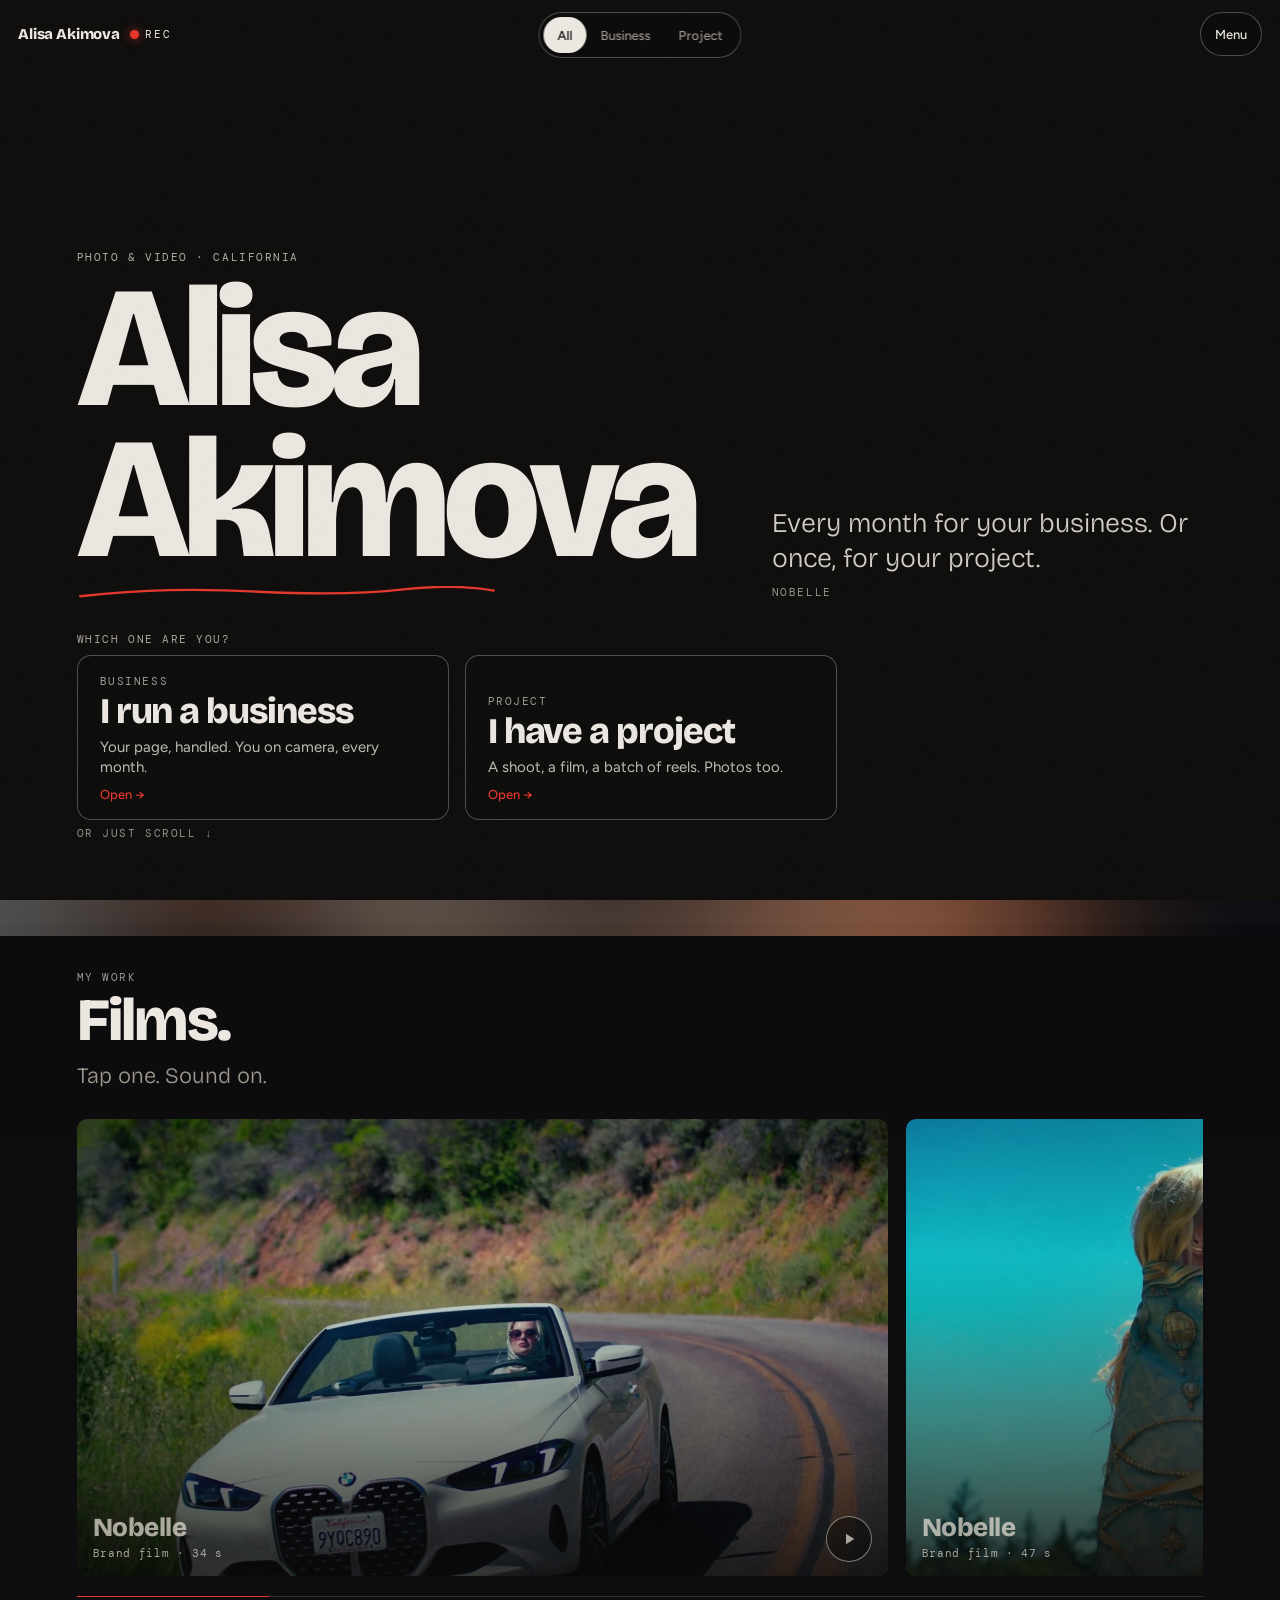
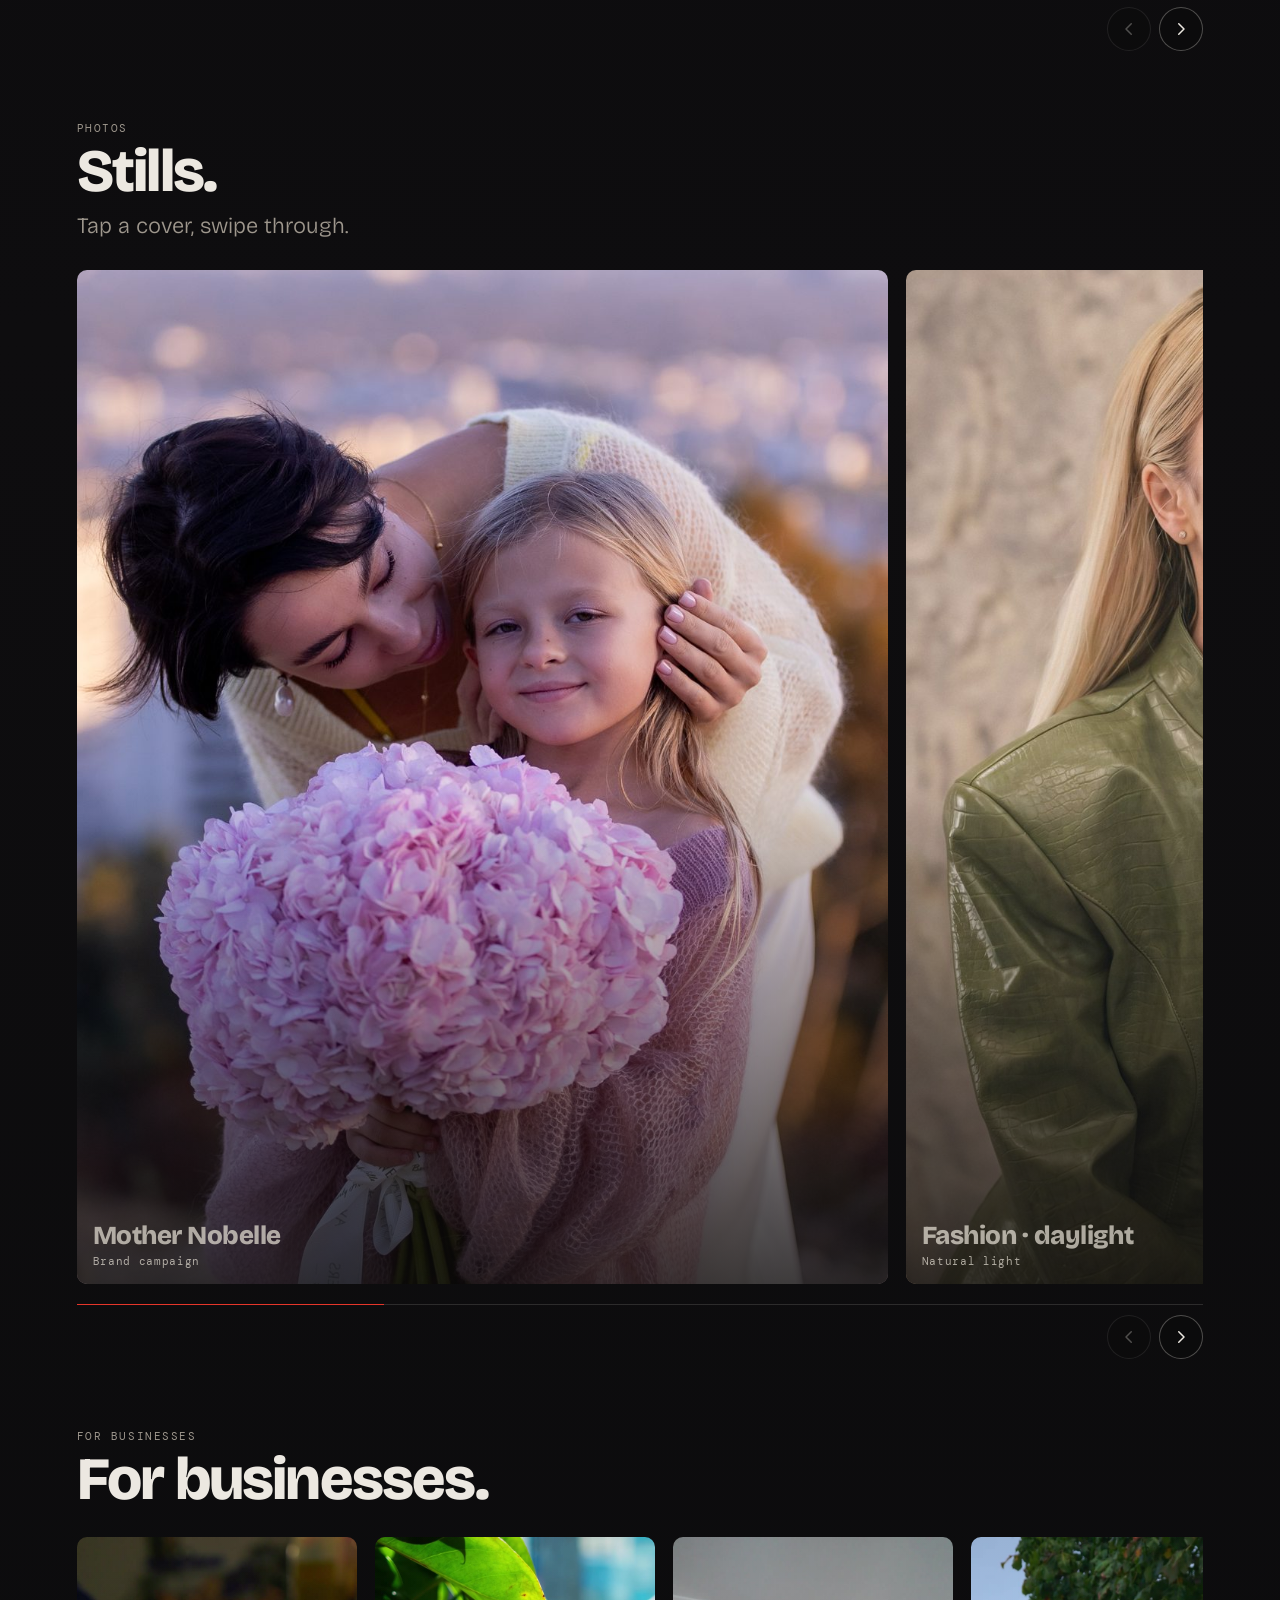
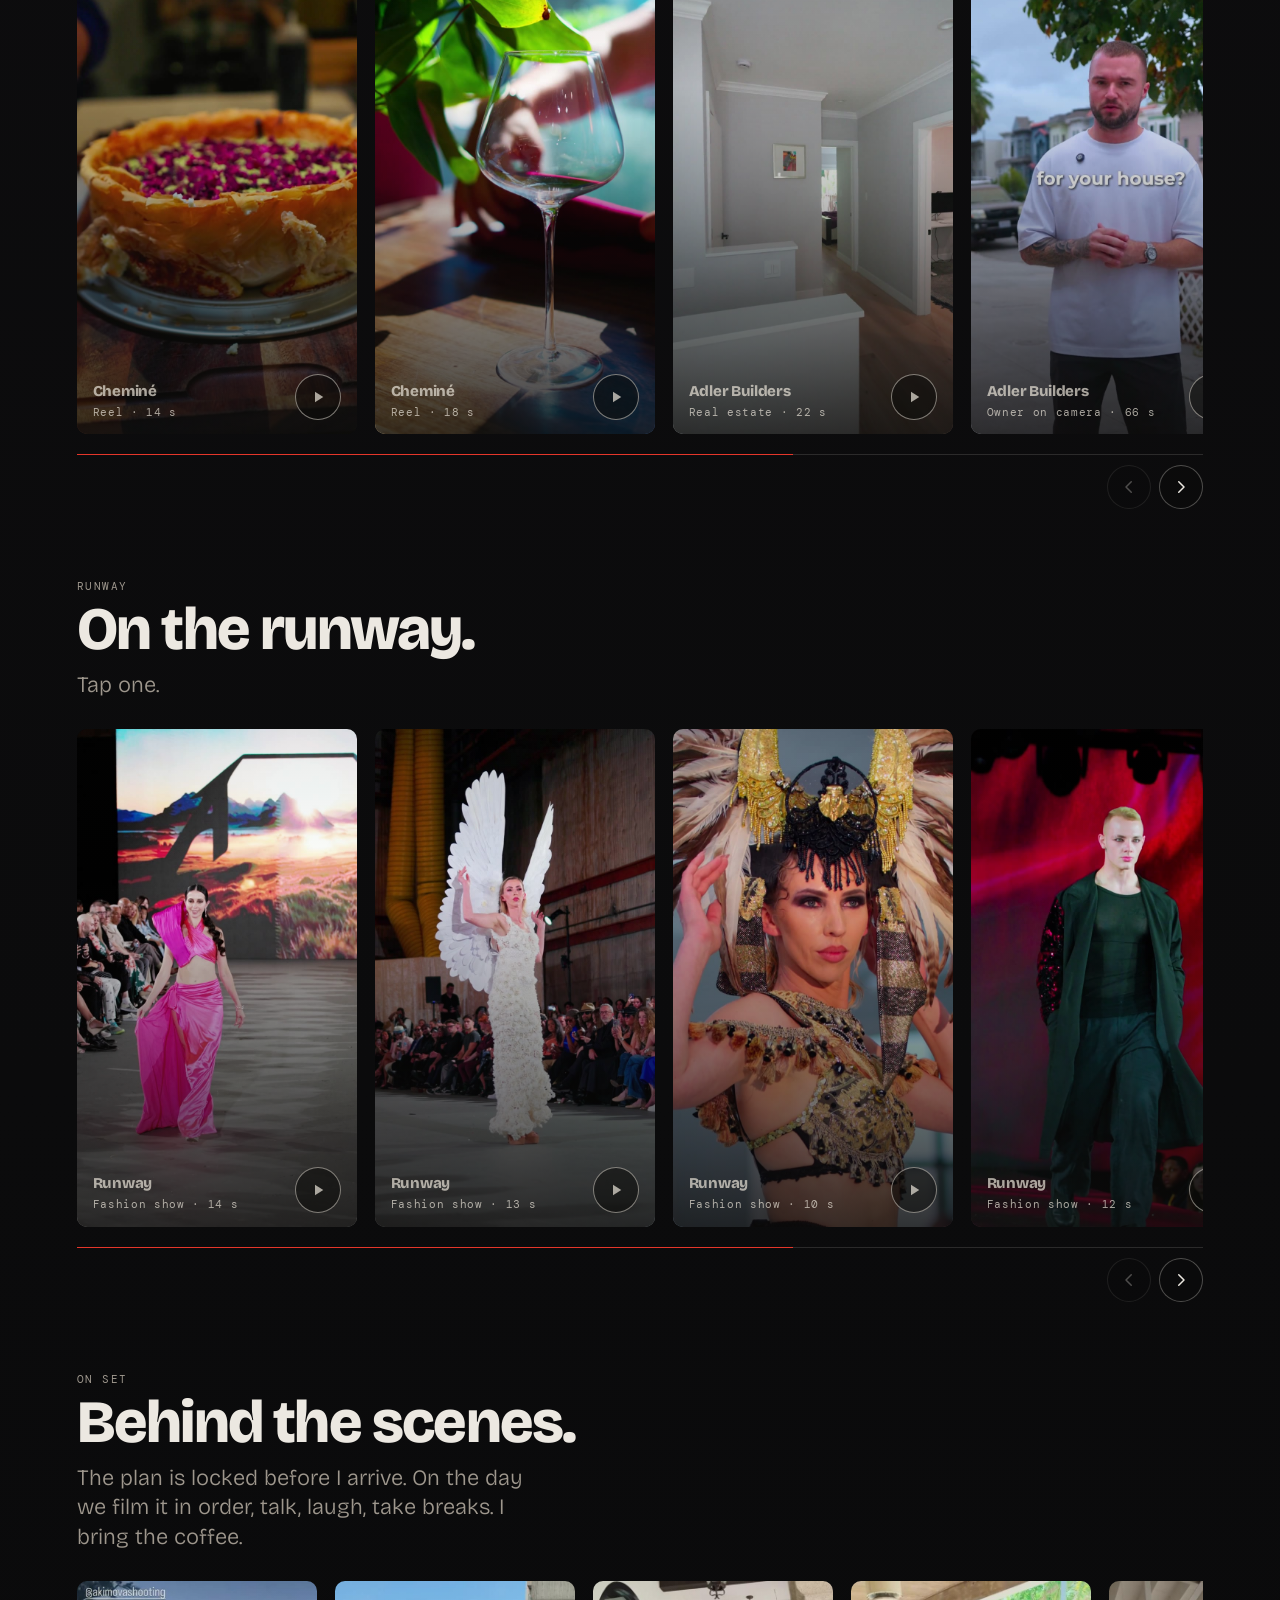
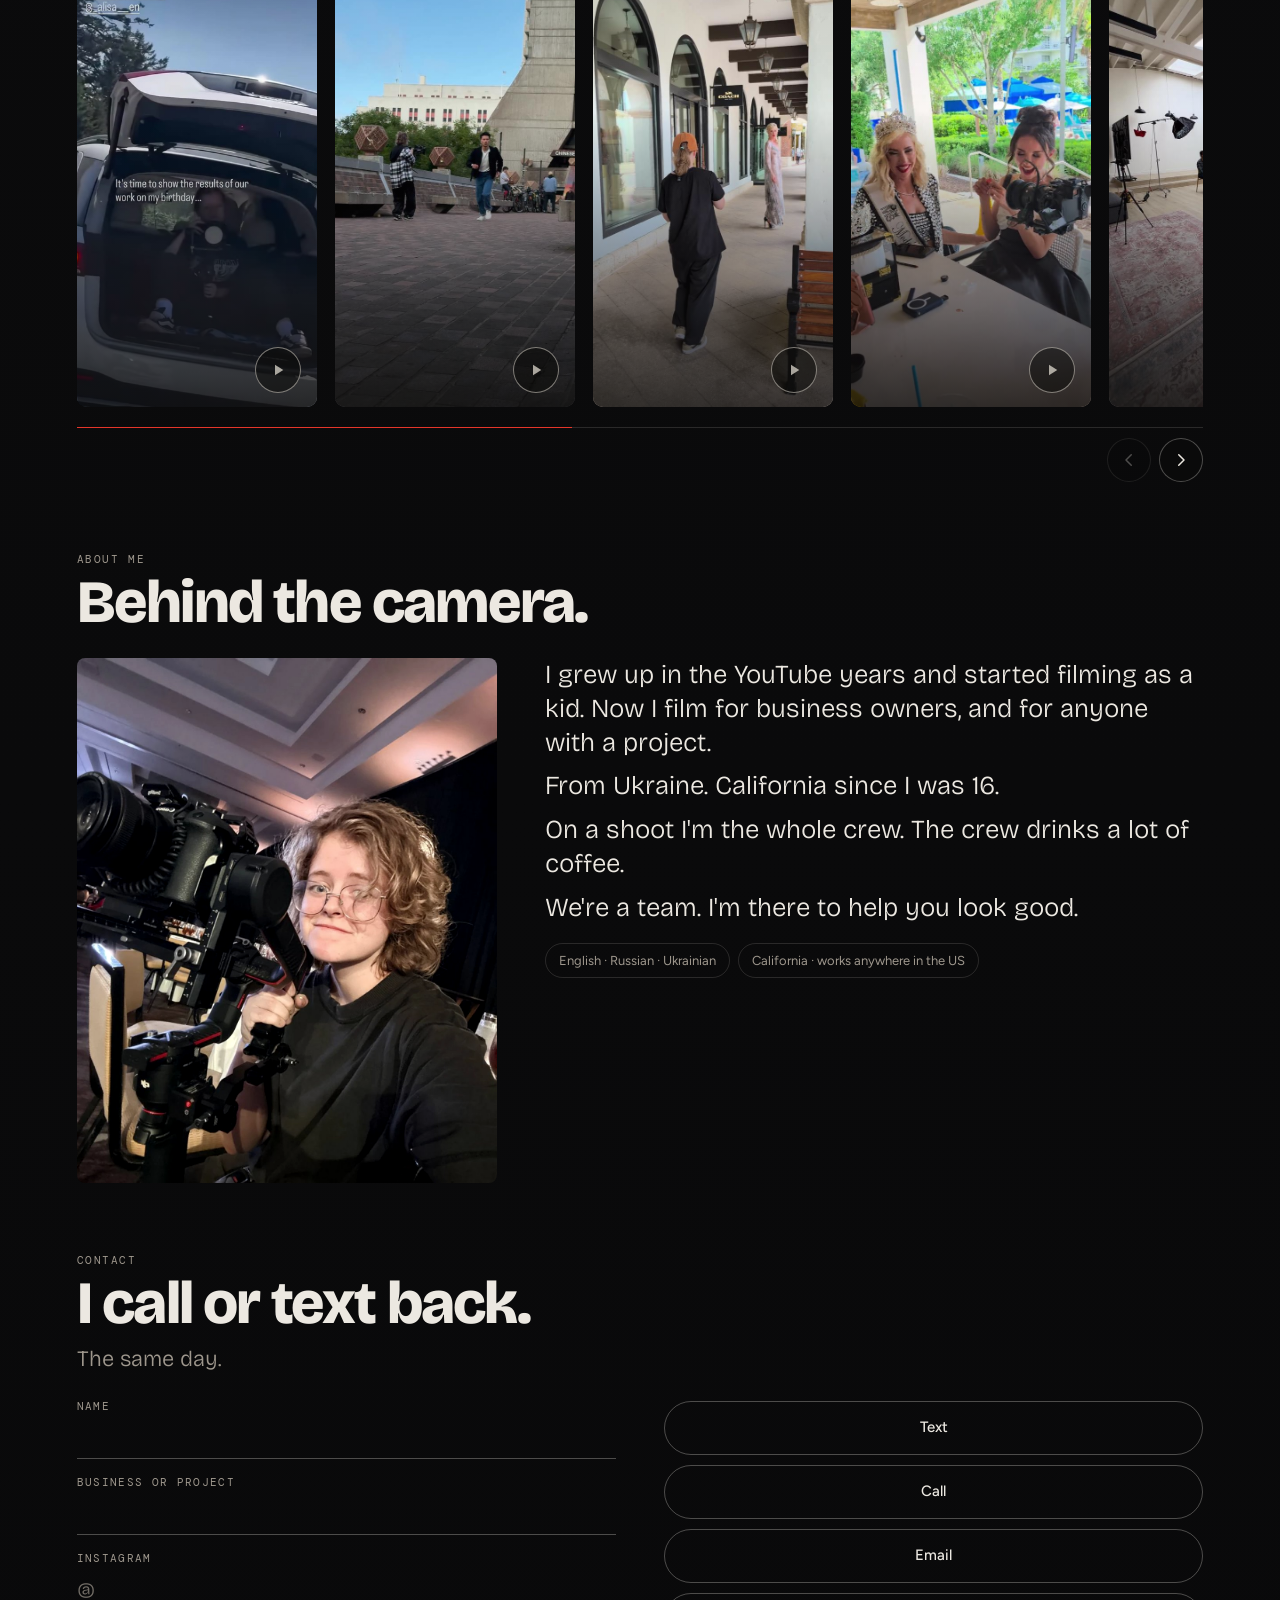
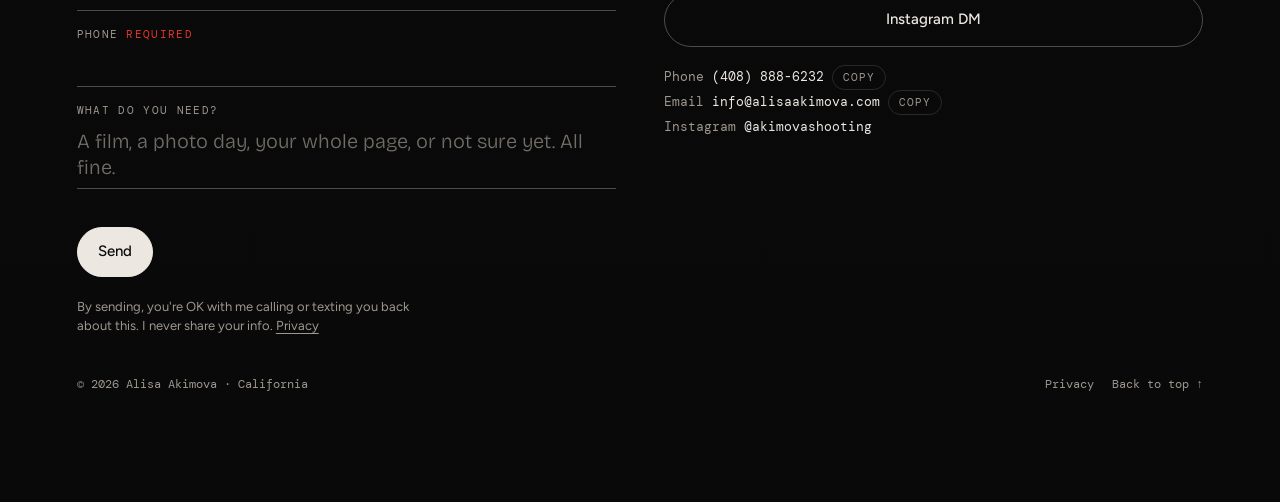
==== commit 8ab5b267: "Privacy page, a consent line under the form, © 2026 and a Privacy link in the footer, keyboard focus" ====
--- a/index.html
+++ b/index.html
@@ -1,644 +1,651 @@
-<!doctype html>
-<html lang="en">
-<head>
-<meta charset="utf-8">
-<meta name="viewport" content="width=device-width,initial-scale=1,viewport-fit=cover">
-<title>Alisa Akimova · Photo & video · California</title>
-<meta name="description" content="Photo and video for your business every month, or for your project once. Fashion films, reels, runway, real estate. Alisa Akimova, California.">
-<link rel="canonical" href="https://alisa08072006-arch.github.io/">
-<meta name="theme-color" content="#0a0a0b">
-<meta name="color-scheme" content="dark">
-<meta property="og:type" content="website">
-<meta property="og:url" content="https://alisa08072006-arch.github.io/">
-<meta property="og:title" content="Alisa Akimova">
-<meta property="og:description" content="Photo & video. Every month for your business, or once for your project. California.">
-<meta property="og:image" content="https://alisa08072006-arch.github.io/og.jpg">
-<meta property="og:image:width" content="1200">
-<meta property="og:image:height" content="630">
-<meta name="twitter:card" content="summary_large_image">
-<link rel="icon" href="favicon.ico" sizes="any">
-<link rel="icon" href="favicon-32.png" type="image/png" sizes="32x32">
-<link rel="apple-touch-icon" href="apple-touch-icon.png">
-</head>
-<body>
-<link rel="preconnect" href="https://fonts.googleapis.com">
-<link rel="preconnect" href="https://fonts.gstatic.com" crossorigin>
-<link rel="stylesheet" href="https://fonts.googleapis.com/css2?family=Bricolage+Grotesque:opsz,wght@12..96,300;12..96,500;12..96,800&family=Figtree:wght@400;500;600&family=DM+Mono:wght@400&family=Caveat:wght@500&display=swap">
-<link rel="stylesheet" href="css/base.css">
-<style>
-/* Option E · two doors, her way. Layout only; tokens, fonts, grain and wash come from css/base.css. */
-.flow{display:flex;flex-direction:column;transition:opacity .22s ease}
-body.switching .flow{opacity:0}
-/* the three states: no mode = everything, or one door. All sections stay in the DOM. */
-html[data-mode="business"] .project-only,html[data-mode="business"] .neutral-only,
-html[data-mode="project"] .business-only,html[data-mode="project"] .neutral-only,
-html:not([data-mode]) .business-only,html:not([data-mode]) .project-only{display:none!important}
-.hero{order:0}#work{order:2}#photos{order:3}#allbiz{order:4}#allrunway{order:5}#bts{order:6}
-#owners{order:10}#business{order:11}#biz{order:12}#bizphotos{order:13}#sound{order:14}#month{order:15}
-#projects{order:20}#project{order:21}#runway{order:22}#stills{order:23}#onset{order:24}#oneshoot{order:25}
-#about{order:40}#contact{order:41}
-
-/* 1 · first screen: her films behind her name, two doors */
-.hero{position:relative;overflow:hidden;background:#0c0b0a;justify-content:flex-end;gap:22px;padding-bottom:calc(26px + env(safe-area-inset-bottom,0px))}
-.reel{position:absolute;inset:0;z-index:0;background:#0c0b0a}
-.reel video,.reel img{position:absolute;inset:0;width:100%;height:100%;object-fit:cover;object-position:50% 40%;opacity:0;transition:opacity 1.2s ease;display:block}
-.reel .on{opacity:1}
-.reel::after{content:"";position:absolute;inset:0;background:linear-gradient(180deg,rgba(10,10,11,.5) 0%,rgba(10,10,11,.06) 30%,rgba(10,10,11,.26) 56%,rgba(10,10,11,.9) 100%)}
-.hero>*{position:relative;z-index:1}
-.hero .reel{z-index:0}
-.hero .eyebrow{color:rgba(236,232,225,.74);margin-bottom:10px}
-.hero h1{font-size:clamp(54px,15.5vw,172px)}
-.hero .one{color:rgba(236,232,225,.88);max-width:28ch}
-.now{display:flex;align-items:center;gap:8px 18px;flex-wrap:wrap;margin-top:8px;font:11px/1.6 var(--mono);letter-spacing:.14em;text-transform:uppercase;color:rgba(236,232,225,.62)}
-.now .snd{font:inherit;letter-spacing:inherit;text-transform:inherit;color:rgba(236,232,225,.85);border:1px solid rgba(236,232,225,.3);border-radius:999px;padding:9px 12px;min-height:34px;background:rgba(10,10,11,.35);-webkit-backdrop-filter:blur(8px);backdrop-filter:blur(8px)}
-.now .snd[aria-pressed="true"]{border-color:var(--accent);color:var(--accent)}
-.which{margin:6px 0 10px;font:11px/1 var(--mono);letter-spacing:.14em;text-transform:uppercase;color:rgba(236,232,225,.7)}
-.doors{display:grid;grid-template-columns:1fr 1fr;gap:10px}
-.door{position:relative;display:grid;gap:5px;align-content:end;text-align:left;min-height:124px;padding:14px 14px 13px;border-radius:14px;border:1px solid rgba(236,232,225,.3);background:rgba(10,10,11,.42);-webkit-backdrop-filter:blur(12px);backdrop-filter:blur(12px);transition:border-color .3s,background .3s,transform .3s,opacity .3s}
-.door small{font:11px/1 var(--mono);letter-spacing:.14em;text-transform:uppercase;color:rgba(236,232,225,.66)}
-.door b{font:800 clamp(19px,5.4vw,36px)/1 var(--display);letter-spacing:-.03em}
-.door i{font:400 13px/1.35 var(--sans);font-style:normal;color:rgba(236,232,225,.8)}
-.door em{font:500 13px/1 var(--sans);font-style:normal;color:var(--accent);margin-top:4px}
-.door:hover,.door:focus-visible{border-color:rgba(236,232,225,.7);background:rgba(10,10,11,.56)}
-.door:active{transform:scale(.985)}
-.door .tag{position:absolute;top:-10px;right:12px;font:11px/1 var(--mono);letter-spacing:.1em;text-transform:uppercase;background:var(--accent);color:var(--accent-ink);padding:6px 9px;border-radius:999px;opacity:0;transform:translateY(-4px);transition:.3s}
-html[data-mode="business"] .door-b,html[data-mode="project"] .door-p{border-color:var(--accent)}
-html[data-mode="business"] .door-b .tag,html[data-mode="project"] .door-p .tag{opacity:1;transform:none}
-html[data-mode="business"] .door-b em,html[data-mode="project"] .door-p em{display:none}
-html[data-mode="business"] .door-p,html[data-mode="project"] .door-b{opacity:.66}
-.hero .down{margin-top:2px;color:rgba(236,232,225,.6)}
-html[data-mode] .hero .down{display:none}
-
-/* the moment: a full-screen word when a door opens */
-.moment{position:fixed;inset:0;z-index:55;background:var(--g0);display:grid;place-items:center;text-align:center;padding:6%;opacity:0;visibility:hidden;pointer-events:none;transition:opacity .3s,visibility 0s linear .3s}
-.moment.on{opacity:1;visibility:visible;transition:opacity .18s}
-.moment b{display:block;font:800 clamp(56px,17vw,190px)/.9 var(--display);letter-spacing:-.045em;transform:translateY(14px);transition:transform .55s cubic-bezier(.2,.7,.2,1)}
-.moment.on b{transform:none}
-.moment i{display:block;margin-top:16px;font:500 clamp(22px,5.4vw,38px)/1.2 var(--hand);color:var(--accent)}
-
-/* the pills: All · Business · Project */
-.sw{position:fixed;top:calc(66px + env(safe-area-inset-top,0px));left:50%;z-index:41;display:flex;padding:4px;border-radius:999px;border:1px solid var(--line2);background:var(--glass);-webkit-backdrop-filter:blur(10px);backdrop-filter:blur(10px);opacity:0;pointer-events:none;transform:translateX(-50%) translateY(-8px);transition:opacity .3s,transform .3s,top .3s}
-body.sw-on .sw{opacity:1;pointer-events:auto;transform:translateX(-50%)}
-#topbar.hide+.sw{top:calc(12px + env(safe-area-inset-top,0px))}
-.sw button{font:500 13px/1 var(--sans);padding:10px 14px;border-radius:999px;color:var(--muted);min-height:36px;transition:.2s}
-.sw button[aria-pressed="true"]{background:var(--ink);color:var(--g0)}
-.sw button:hover{color:var(--ink)}
-.sw button[aria-pressed="true"]:hover{color:var(--g0)}
-
-/* text screens: words turn from grey to white as you scroll (A's device) */
-.screen{min-height:88svh;display:flex;flex-direction:column;justify-content:center;padding-bottom:40px}
-.tint{margin:0 0 .5em;font:500 clamp(27px,6.4vw,70px)/1.08 var(--display);letter-spacing:-.03em;max-width:19ch}
-.tint span{color:rgba(236,232,225,.26);transition:color .5s}
-.tint span.on{color:var(--ink)}
-.tint.wink{font:500 clamp(25px,5.6vw,52px)/1.15 var(--hand);letter-spacing:0;max-width:24ch;margin-top:.4em}
-.tint.wink span.on{color:var(--accent)}
-.screen .row{margin-top:30px}
-
-/* strips */
-.photos .track>.cover{flex:0 0 72%}
-.work.hover video{opacity:1}
-.work.hover .cap{opacity:0}
-.work.hover::after{content:"click for sound";position:absolute;left:12px;top:14px;font:11px/1 var(--mono);letter-spacing:.08em;text-transform:uppercase;color:rgba(236,232,225,.85)}
-
-/* business */
-.owners{display:grid;gap:14px;margin-top:28px}
-.owners .pair{gap:10px}
-.asks{display:grid;gap:30px;margin-top:30px}
-.ask{border-top:1px solid var(--line);padding-top:18px}
-.ask h3{margin:0;font:800 clamp(26px,6.8vw,44px)/1 var(--display);letter-spacing:-.03em}
-.ask h3::before{content:"\201C";color:var(--accent)}
-.ask h3::after{content:"\201D";color:var(--accent)}
-.ask p{margin:12px 0 0;font:300 clamp(18px,4.4vw,23px)/1.35 var(--display);color:var(--muted);max-width:36ch}
-.ask p b{font-weight:500;color:var(--ink)}
-.month .lines{margin-top:22px}
-.month .lines .opt{color:var(--muted)}
-.month .lines .opt b{font-weight:500;color:var(--ink)}
-.month .sub{margin:48px 0 0}
-.month .deal{max-width:30ch}
-.range{display:grid;gap:14px;margin-top:28px}
-.range .films{display:grid;gap:14px}
-
-/* project */
-.films .grid{margin-top:28px}
-.shoot{display:grid;gap:30px;margin-top:10px}
-.shoot .way{margin-top:20px}
-.shoot .steps{margin-top:22px}
-.shoot .oneline{margin-top:16px}
-.three{margin-top:40px}
-.about .lines span span{display:inline}
-
-/* REC: a camera's recording light next to her name */
-.mark{display:inline-flex;align-items:center;gap:10px}
-.rec{display:inline-flex;align-items:center;gap:6px;font:400 11px/1 var(--mono);letter-spacing:.16em;color:var(--ink)}
-.rec i{width:9px;height:9px;border-radius:50%;background:var(--accent);box-shadow:0 0 10px rgba(229,54,42,.7);animation:rec 1.4s steps(1,end) infinite}
-@keyframes rec{0%,60%{opacity:1}61%,100%{opacity:.15}}
-@media (prefers-reduced-motion:reduce){.rec i{animation:none}}
-
-/* project · fashion films: big ones first, then the rest; a fold for more Nobelle */
-.fgrid{display:grid;gap:14px;margin-top:28px}
-.fgrid .work{aspect-ratio:16/9}
-.more{display:grid;gap:14px}
-.more-btn{justify-self:start;display:inline-flex;align-items:center;gap:10px;min-height:46px;padding:10px 18px;border-radius:999px;border:1px solid var(--line2);font:500 14px/1 var(--sans);color:var(--ink);background:var(--glass)}
-.more-btn b{font:300 22px/1 var(--display);color:var(--accent);transition:transform .3s}
-.more-btn[aria-expanded="true"] b{transform:rotate(45deg)}
-.more-box{display:grid;gap:14px}
-.more-box[hidden]{display:none}
-
-/* tall strips: runway, for businesses */
-.tallstrip .track>.work,.biz .slides .track>.work,#runway .slides .track>.work{flex:0 0 62%;aspect-ratio:9/16}
-
-@media (max-width:899px){
-  .owners .pair .work .cap b{font-size:17px}
-  .owners .pair .work .cap span span{display:none}
-  .owners .pair .work .cap .pl{width:38px;height:38px}
-}
-@media (min-width:900px){
-  .hero{padding-bottom:56px;gap:26px}
-  .hero .head{display:grid;grid-template-columns:1.2fr .8fr;align-items:end;gap:48px}
-  .hero .one{font-size:clamp(22px,2.1vw,30px);max-width:26ch;margin:0 0 6px}
-  .doors{gap:16px;max-width:760px}
-  .door{min-height:150px;padding:20px 22px 18px;gap:7px}
-  .door i{font-size:15px;max-width:30ch}
-  .sw{top:calc(12px + env(safe-area-inset-top,0px));opacity:1;pointer-events:auto;transform:translateX(-50%)}
-  .screen .inner{max-width:1440px;width:100%}
-  .owners{grid-template-columns:1.4fr 1fr 1fr;gap:18px;align-items:end;max-width:1080px}
-  .owners .pair{display:contents}
-  .asks{grid-template-columns:1fr 1fr;gap:44px 56px}
-  .range{grid-template-columns:1fr 1fr;gap:18px;align-items:start}
-  .range .pair{grid-column:auto;gap:18px}
-  .range .films{gap:18px}
-  .three{grid-template-columns:repeat(3,1fr);gap:40px;font-size:clamp(19px,1.7vw,24px)}
-  .fgrid{grid-template-columns:1fr 1fr;gap:18px}
-  .fgrid .big{grid-column:span 2}
-  .more{position:relative;aspect-ratio:16/9;place-items:center;border:1px dashed var(--line2);border-radius:10px}
-  .more-btn{justify-self:center}
-  .more[data-open]{border:0;place-items:stretch}
-  .more[data-open] .more-btn{position:absolute;top:10px;left:10px;z-index:3;min-height:38px;padding:6px 14px}
-  .more[data-open] .more-box,.more[data-open] .more-box .work{height:100%}
-  .tallstrip .track>.work,.biz .slides .track>.work,#runway .slides .track>.work{flex:0 0 280px}
-  .shoot{grid-template-columns:1fr 1fr;gap:56px;align-items:start}
-  .shoot .steps{grid-template-columns:1fr;gap:18px}
-  .shoot .step{grid-template-columns:auto 1fr;gap:16px}
-}
-</style>
-<script>
-(function(){ var h=location.hash.replace('#',''); if(h==='business'||h==='project') document.documentElement.setAttribute('data-mode',h); })();
-</script>
-<div class="grain" aria-hidden="true"></div>
-<div class="wash" aria-hidden="true"><img src="media/wash-1.jpg" alt="" data-wash="1" class="on"><img src="media/wash-2.jpg" alt="" data-wash="2"><img src="media/wash-3.jpg" alt="" data-wash="3"><img src="media/wash-4.jpg" alt="" data-wash="4"><img src="media/wash-5.jpg" alt="" data-wash="5"></div>
-<div id="cfg" data-phone="+14088886232" data-phone-pretty="(408) 888-6232" data-form=""></div>
-
-<header class="top" id="topbar">
-  <a class="mark" href="#top">Alisa Akimova<span class="rec" aria-hidden="true"><i></i>REC</span></a>
-  <button class="menu-btn" id="menuBtn" type="button" aria-expanded="false" aria-controls="menu">Menu</button>
-</header>
-<div class="sw" id="sw" role="group" aria-label="Which page do you want">
-  <button class="pill" type="button" data-m="" aria-pressed="true">All</button>
-  <button class="pill" type="button" data-m="business" aria-pressed="false">Business</button>
-  <button class="pill" type="button" data-m="project" aria-pressed="false">Project</button>
-</div>
-
-<div class="menu" id="menu" role="dialog" aria-modal="true" aria-label="Menu">
-  <button class="close" id="menuClose" type="button" aria-label="Close"><svg viewBox="0 0 24 24" width="18" height="18" aria-hidden="true"><path d="M6 6l12 12M18 6L6 18" stroke="currentColor" stroke-width="2" stroke-linecap="round"/></svg></button>
-  <div>
-    <h2 class="name">Alisa Akimova<i>Every month for your business. Or once, for your project.</i></h2>
-    <nav>
-      <a href="#work" data-all>All my work</a>
-      <a href="#business">For business owners</a>
-      <a href="#project">For projects</a>
-      <a href="#about">About me</a>
-      <a href="#contact">Contact</a>
-      <a href="#contact" class="go" data-sms>Text me</a>
-    </nav>
-  </div>
-</div>
-
-<div class="moment" id="moment" aria-hidden="true"><div><b id="momentWord">Business.</b><i id="momentSub"></i></div></div>
-
-<main class="flow">
-
-<!-- 1 · FIRST SCREEN: her films behind her name, two doors -->
-<section class="hero" id="top" data-wash="1">
-  <div class="reel" id="reel" aria-hidden="true">
-    <img src="media/reel-1.jpg" alt="" class="on" id="reelPoster">
-    <video playsinline muted preload="auto" id="reelA"></video>
-    <video playsinline muted preload="none" id="reelB"></video>
-  </div>
-  <div class="head">
-    <div>
-      <div class="eyebrow">Photo &amp; video · California</div>
-      <h1>Alisa<br>Akimova<svg class="scribble" viewBox="0 0 260 14" fill="none" aria-hidden="true" preserveAspectRatio="none"><path d="M2 9c40-6 70-7 110-4 30 2 60 3 90-2 20-3 40-3 56 1" stroke="currentColor" stroke-width="2.4" stroke-linecap="round" vector-effect="non-scaling-stroke"/></svg></h1>
-    </div>
-    <div>
-      <p class="one">Every month for your business. Or once, for your project.</p>
-      <div class="now"><span id="nowPlaying">Nobelle</span></div>
-    </div>
-  </div>
-  <div>
-    <p class="which">Which one are you?</p>
-    <div class="doors">
-      <button class="door door-b" type="button" data-m="business" aria-pressed="false"><span class="tag" aria-hidden="true">You're here</span><small>Business</small><b>I run a business</b><i>Your page, handled. You on camera, every month.</i><em>Open →</em></button>
-      <button class="door door-p" type="button" data-m="project" aria-pressed="false"><span class="tag" aria-hidden="true">You're here</span><small>Project</small><b>I have a project</b><i>A shoot, a film, a batch of reels. Photos too.</i><em>Open →</em></button>
-    </div>
-    <a class="down" href="#work">Or just scroll ↓</a>
-  </div>
-</section>
-
-<!-- EVERYTHING · films -->
-<section class="neutral-only" id="work" data-wash="3">
-  <div class="eyebrow">My work</div>
-  <h2>Films.</h2>
-  <p class="lede">Tap one. Sound on.</p>
-  <div class="slides"><div class="track"><button class="work film" data-src="media/nobelle-carbeach.mp4" type="button" aria-label="Play Nobelle. Brand film · 34 s. Sound on."><img src="media/nobelle-carbeach.jpg" alt="Nobelle, car and beach" loading="lazy"><video playsinline preload="none"></video><span class="veil"></span><span class="cap"><span><b>Nobelle</b><span>Brand film · 34 s</span></span><span class="pl"><svg viewBox="0 0 24 24" width="18" height="18" aria-hidden="true"><path d="M8 5v14l11-7z" fill="currentColor"/></svg></span></span><span class="stop" aria-hidden="true"><svg viewBox="0 0 24 24" width="14" height="14" aria-hidden="true"><path d="M6 6l12 12M18 6L6 18" stroke="currentColor" stroke-width="2" stroke-linecap="round"/></svg></span></button><button class="work film" data-src="media/nobelle-wind.mp4" type="button" aria-label="Play Nobelle. Brand film · 47 s. Sound on."><img src="media/nobelle-wind.jpg" alt="Nobelle, wind in the hills" loading="lazy"><video playsinline preload="none"></video><span class="veil"></span><span class="cap"><span><b>Nobelle</b><span>Brand film · 47 s</span></span><span class="pl"><svg viewBox="0 0 24 24" width="18" height="18" aria-hidden="true"><path d="M8 5v14l11-7z" fill="currentColor"/></svg></span></span><span class="stop" aria-hidden="true"><svg viewBox="0 0 24 24" width="14" height="14" aria-hidden="true"><path d="M6 6l12 12M18 6L6 18" stroke="currentColor" stroke-width="2" stroke-linecap="round"/></svg></span></button><button class="work film" data-src="media/eddy-blue.mp4" type="button" aria-label="Play Eddy by Eddie. Fashion film · 35 s. Sound on."><img src="media/eddy-blue.jpg" alt="Eddy by Eddie, blue hour under the arches" loading="lazy"><video playsinline preload="none"></video><span class="veil"></span><span class="cap"><span><b>Eddy by Eddie</b><span>Fashion film · 35 s</span></span><span class="pl"><svg viewBox="0 0 24 24" width="18" height="18" aria-hidden="true"><path d="M8 5v14l11-7z" fill="currentColor"/></svg></span></span><span class="stop" aria-hidden="true"><svg viewBox="0 0 24 24" width="14" height="14" aria-hidden="true"><path d="M6 6l12 12M18 6L6 18" stroke="currentColor" stroke-width="2" stroke-linecap="round"/></svg></span></button><button class="work film" data-src="media/eddy-church.mp4" type="button" aria-label="Play Eddy by Eddie. Fashion film · 15 s. Sound on."><img src="media/eddy-church.jpg" alt="Eddy by Eddie, pink dress on the church steps" loading="lazy"><video playsinline preload="none"></video><span class="veil"></span><span class="cap"><span><b>Eddy by Eddie</b><span>Fashion film · 15 s</span></span><span class="pl"><svg viewBox="0 0 24 24" width="18" height="18" aria-hidden="true"><path d="M8 5v14l11-7z" fill="currentColor"/></svg></span></span><span class="stop" aria-hidden="true"><svg viewBox="0 0 24 24" width="14" height="14" aria-hidden="true"><path d="M6 6l12 12M18 6L6 18" stroke="currentColor" stroke-width="2" stroke-linecap="round"/></svg></span></button><button class="work film" data-src="media/eddy-rocks.mp4" type="button" aria-label="Play Eddy by Eddie. Fashion film · 23 s. Sound on."><img src="media/eddy-rocks.jpg" alt="Eddy by Eddie, red scarf on the rocks" loading="lazy"><video playsinline preload="none"></video><span class="veil"></span><span class="cap"><span><b>Eddy by Eddie</b><span>Fashion film · 23 s</span></span><span class="pl"><svg viewBox="0 0 24 24" width="18" height="18" aria-hidden="true"><path d="M8 5v14l11-7z" fill="currentColor"/></svg></span></span><span class="stop" aria-hidden="true"><svg viewBox="0 0 24 24" width="14" height="14" aria-hidden="true"><path d="M6 6l12 12M18 6L6 18" stroke="currentColor" stroke-width="2" stroke-linecap="round"/></svg></span></button><button class="work film" data-src="media/eddy-shore.mp4" type="button" aria-label="Play Eddy by Eddie. Fashion film · 20 s. Sound on."><img src="media/eddy-shore.jpg" alt="Eddy by Eddie, wind on the shore" loading="lazy"><video playsinline preload="none"></video><span class="veil"></span><span class="cap"><span><b>Eddy by Eddie</b><span>Fashion film · 20 s</span></span><span class="pl"><svg viewBox="0 0 24 24" width="18" height="18" aria-hidden="true"><path d="M8 5v14l11-7z" fill="currentColor"/></svg></span></span><span class="stop" aria-hidden="true"><svg viewBox="0 0 24 24" width="14" height="14" aria-hidden="true"><path d="M6 6l12 12M18 6L6 18" stroke="currentColor" stroke-width="2" stroke-linecap="round"/></svg></span></button><button class="work film" data-src="media/jonathan-man.mp4" type="button" aria-label="Play Jhonatan Salic. Fashion film · 22 s. Sound on."><img src="media/jonathan-man.jpg" alt="Jhonatan Salic, a man in a black coat in the city and on the bridge at night" loading="lazy"><video playsinline preload="none"></video><span class="veil"></span><span class="cap"><span><b>Jhonatan Salic</b><span>Fashion film · 22 s</span></span><span class="pl"><svg viewBox="0 0 24 24" width="18" height="18" aria-hidden="true"><path d="M8 5v14l11-7z" fill="currentColor"/></svg></span></span><span class="stop" aria-hidden="true"><svg viewBox="0 0 24 24" width="14" height="14" aria-hidden="true"><path d="M6 6l12 12M18 6L6 18" stroke="currentColor" stroke-width="2" stroke-linecap="round"/></svg></span></button><button class="work film" data-src="media/jonathan-day.mp4" type="button" aria-label="Play Jhonatan Salic. Fashion film · 62 s. Sound on."><img src="media/jonathan-day.jpg" alt="Jhonatan Salic and a model walking under stone columns" loading="lazy"><video playsinline preload="none"></video><span class="veil"></span><span class="cap"><span><b>Jhonatan Salic</b><span>Fashion film · 62 s</span></span><span class="pl"><svg viewBox="0 0 24 24" width="18" height="18" aria-hidden="true"><path d="M8 5v14l11-7z" fill="currentColor"/></svg></span></span><span class="stop" aria-hidden="true"><svg viewBox="0 0 24 24" width="14" height="14" aria-hidden="true"><path d="M6 6l12 12M18 6L6 18" stroke="currentColor" stroke-width="2" stroke-linecap="round"/></svg></span></button></div><div class="strip-line" aria-hidden="true"><i></i></div><div class="strip-foot"><span class="hint">Swipe sideways</span><span class="arrows"><button type="button" data-dir="-1" aria-label="Previous"><svg viewBox="0 0 24 24" width="18" height="18" aria-hidden="true"><path d="M15 5l-7 7 7 7" fill="none" stroke="currentColor" stroke-width="2" stroke-linecap="round" stroke-linejoin="round"/></svg></button><button type="button" data-dir="1" aria-label="Next"><svg viewBox="0 0 24 24" width="18" height="18" aria-hidden="true"><path d="M9 5l7 7-7 7" fill="none" stroke="currentColor" stroke-width="2" stroke-linecap="round" stroke-linejoin="round"/></svg></button></span></div></div>
-</section>
-
-<!-- EVERYTHING · photos -->
-<section class="photos neutral-only" id="photos" data-wash="4">
-  <div class="eyebrow">Photos</div>
-  <h2>Stills.</h2>
-  <p class="lede">Tap a cover, swipe through.</p>
-  <div class="slides"><div class="track"><button class="cover" type="button" data-gallery="nobelle" data-start="1" aria-label="Open the set: Mother Nobelle, Brand campaign"><img src="photos/nobelle-02.jpg" alt="Mother Nobelle collection, mother holding her daughter with pink hydrangeas" loading="lazy"><span class="veil"></span><span class="cap"><span><b>Mother Nobelle</b><span>Brand campaign</span></span></span></button><button class="cover" type="button" data-gallery="lera" data-start="1" aria-label="Open the set: Fashion · daylight, Natural light"><img src="photos/lera-02.jpg" alt="Lera in a green leather jacket against a marble wall, natural light" loading="lazy"><span class="veil"></span><span class="cap"><span><b>Fashion · daylight</b><span>Natural light</span></span></span></button><button class="cover" type="button" data-gallery="fashion" aria-label="Open the set: Fashion · flash, Direct flash"><img src="photos/fashion-01.jpg" alt="Lala in an orange suit and white platform boots, direct flash" loading="lazy"><span class="veil"></span><span class="cap"><span><b>Fashion · flash</b><span>Direct flash</span></span></span></button><button class="cover" type="button" data-gallery="realestate" data-start="2" aria-label="Open the set: Real estate, A remodeled apartment"><img src="photos/realestate-03.jpg" alt="Remodeled kitchen with light oak cabinets and a stainless fridge" loading="lazy"><span class="veil"></span><span class="cap"><span><b>Real estate</b><span>A remodeled apartment</span></span></span></button><button class="cover" type="button" data-gallery="conference" aria-label="Open the set: Conference, Event"><img src="photos/kolosov-08.jpg" alt="Two men in conversation at a conference, one smiling" loading="lazy"><span class="veil"></span><span class="cap"><span><b>Conference</b><span>Event</span></span></span></button></div><div class="strip-line" aria-hidden="true"><i></i></div><div class="strip-foot"><span class="hint">Swipe sideways</span><span class="arrows"><button type="button" data-dir="-1" aria-label="Previous"><svg viewBox="0 0 24 24" width="18" height="18" aria-hidden="true"><path d="M15 5l-7 7 7 7" fill="none" stroke="currentColor" stroke-width="2" stroke-linecap="round" stroke-linejoin="round"/></svg></button><button type="button" data-dir="1" aria-label="Next"><svg viewBox="0 0 24 24" width="18" height="18" aria-hidden="true"><path d="M9 5l7 7-7 7" fill="none" stroke="currentColor" stroke-width="2" stroke-linecap="round" stroke-linejoin="round"/></svg></button></span></div></div>
-</section>
-
-<!-- EVERYTHING · for businesses (Cheminé, the house, owners on camera in one strip) -->
-<section class="neutral-only" id="allbiz" data-wash="2">
-  <div class="eyebrow">For businesses</div>
-  <h2>For businesses.</h2>
-  <div class="slides tallstrip"><div class="track"><button class="work tall" data-src="media/cheminee-cheesecake.mp4" type="button" aria-label="Play Cheminé. Reel · 14 s. Sound on."><img src="media/cheminee-cheesecake.jpg" alt="Cheminé, a pistachio and rose-petal cheesecake being cut" loading="lazy"><video playsinline preload="none"></video><span class="veil"></span><span class="cap"><span><b>Cheminé</b><span>Reel · 14 s</span></span><span class="pl"><svg viewBox="0 0 24 24" width="18" height="18" aria-hidden="true"><path d="M8 5v14l11-7z" fill="currentColor"/></svg></span></span><span class="stop" aria-hidden="true"><svg viewBox="0 0 24 24" width="14" height="14" aria-hidden="true"><path d="M6 6l12 12M18 6L6 18" stroke="currentColor" stroke-width="2" stroke-linecap="round"/></svg></span></button><button class="work tall" data-src="media/cheminee-wine.mp4" type="button" aria-label="Play Cheminé. Reel · 18 s. Sound on."><img src="media/cheminee-wine.jpg" alt="Cheminé, red wine poured into a glass on a pink tablecloth" loading="lazy"><video playsinline preload="none"></video><span class="veil"></span><span class="cap"><span><b>Cheminé</b><span>Reel · 18 s</span></span><span class="pl"><svg viewBox="0 0 24 24" width="18" height="18" aria-hidden="true"><path d="M8 5v14l11-7z" fill="currentColor"/></svg></span></span><span class="stop" aria-hidden="true"><svg viewBox="0 0 24 24" width="14" height="14" aria-hidden="true"><path d="M6 6l12 12M18 6L6 18" stroke="currentColor" stroke-width="2" stroke-linecap="round"/></svg></span></button><button class="work tall" data-src="media/adler-waller.mp4" type="button" aria-label="Play Adler Builders. Real estate · 22 s. Sound on."><img src="media/adler-waller.jpg" alt="A remodeled house, walking through bright rooms" loading="lazy"><video playsinline preload="none"></video><span class="veil"></span><span class="cap"><span><b>Adler Builders</b><span>Real estate · 22 s</span></span><span class="pl"><svg viewBox="0 0 24 24" width="18" height="18" aria-hidden="true"><path d="M8 5v14l11-7z" fill="currentColor"/></svg></span></span><span class="stop" aria-hidden="true"><svg viewBox="0 0 24 24" width="14" height="14" aria-hidden="true"><path d="M6 6l12 12M18 6L6 18" stroke="currentColor" stroke-width="2" stroke-linecap="round"/></svg></span></button><button class="work tall" data-src="media/adler-1906.mp4" type="button" aria-label="Play Adler Builders. Owner on camera · 66 s. Sound on."><img src="media/adler-1906.jpg" alt="Mark of Adler Builders talking in front of a 1906 house" loading="lazy"><video playsinline preload="none"></video><span class="veil"></span><span class="cap"><span><b>Adler Builders</b><span>Owner on camera · 66 s</span></span><span class="pl"><svg viewBox="0 0 24 24" width="18" height="18" aria-hidden="true"><path d="M8 5v14l11-7z" fill="currentColor"/></svg></span></span><span class="stop" aria-hidden="true"><svg viewBox="0 0 24 24" width="14" height="14" aria-hidden="true"><path d="M6 6l12 12M18 6L6 18" stroke="currentColor" stroke-width="2" stroke-linecap="round"/></svg></span></button><button class="work tall" data-src="media/adler-top4.mp4" type="button" aria-label="Play Adler Builders. Owner on camera · 52 s. Sound on."><img src="media/adler-top4.jpg" alt="Mark of Adler Builders counting down his top four" loading="lazy"><video playsinline preload="none"></video><span class="veil"></span><span class="cap"><span><b>Adler Builders</b><span>Owner on camera · 52 s</span></span><span class="pl"><svg viewBox="0 0 24 24" width="18" height="18" aria-hidden="true"><path d="M8 5v14l11-7z" fill="currentColor"/></svg></span></span><span class="stop" aria-hidden="true"><svg viewBox="0 0 24 24" width="14" height="14" aria-hidden="true"><path d="M6 6l12 12M18 6L6 18" stroke="currentColor" stroke-width="2" stroke-linecap="round"/></svg></span></button><button class="work tall" data-src="media/adler-teardown.mp4" type="button" aria-label="Play Adler Builders. Owner on camera · 41 s. Sound on."><img src="media/adler-teardown.jpg" alt="Mark of Adler Builders on keeping or tearing down a house" loading="lazy"><video playsinline preload="none"></video><span class="veil"></span><span class="cap"><span><b>Adler Builders</b><span>Owner on camera · 41 s</span></span><span class="pl"><svg viewBox="0 0 24 24" width="18" height="18" aria-hidden="true"><path d="M8 5v14l11-7z" fill="currentColor"/></svg></span></span><span class="stop" aria-hidden="true"><svg viewBox="0 0 24 24" width="14" height="14" aria-hidden="true"><path d="M6 6l12 12M18 6L6 18" stroke="currentColor" stroke-width="2" stroke-linecap="round"/></svg></span></button></div><div class="strip-line" aria-hidden="true"><i></i></div><div class="strip-foot"><span class="hint">Swipe sideways</span><span class="arrows"><button type="button" data-dir="-1" aria-label="Previous"><svg viewBox="0 0 24 24" width="18" height="18" aria-hidden="true"><path d="M15 5l-7 7 7 7" fill="none" stroke="currentColor" stroke-width="2" stroke-linecap="round" stroke-linejoin="round"/></svg></button><button type="button" data-dir="1" aria-label="Next"><svg viewBox="0 0 24 24" width="18" height="18" aria-hidden="true"><path d="M9 5l7 7-7 7" fill="none" stroke="currentColor" stroke-width="2" stroke-linecap="round" stroke-linejoin="round"/></svg></button></span></div></div>
-</section>
-
-<!-- EVERYTHING · runway -->
-<section class="neutral-only" id="allrunway" data-wash="3">
-  <div class="eyebrow">Runway</div>
-  <h2>On the runway.</h2>
-  <p class="lede">Tap one.</p>
-  <div class="slides tallstrip"><div class="track"><button class="work tall" data-src="media/runway-tanya.mp4" type="button" aria-label="Play Runway. Fashion show · 14 s. Sound on."><img src="media/runway-tanya.jpg" alt="A model in a pink satin gown walking the runway" loading="lazy"><video playsinline preload="none"></video><span class="veil"></span><span class="cap"><span><b>Runway</b><span>Fashion show · 14 s</span></span><span class="pl"><svg viewBox="0 0 24 24" width="18" height="18" aria-hidden="true"><path d="M8 5v14l11-7z" fill="currentColor"/></svg></span></span><span class="stop" aria-hidden="true"><svg viewBox="0 0 24 24" width="14" height="14" aria-hidden="true"><path d="M6 6l12 12M18 6L6 18" stroke="currentColor" stroke-width="2" stroke-linecap="round"/></svg></span></button><button class="work tall" data-src="media/runway-wings.mp4" type="button" aria-label="Play Runway. Fashion show · 13 s. Sound on."><img src="media/runway-wings.jpg" alt="A model in a white gown with big angel wings on the runway" loading="lazy"><video playsinline preload="none"></video><span class="veil"></span><span class="cap"><span><b>Runway</b><span>Fashion show · 13 s</span></span><span class="pl"><svg viewBox="0 0 24 24" width="18" height="18" aria-hidden="true"><path d="M8 5v14l11-7z" fill="currentColor"/></svg></span></span><span class="stop" aria-hidden="true"><svg viewBox="0 0 24 24" width="14" height="14" aria-hidden="true"><path d="M6 6l12 12M18 6L6 18" stroke="currentColor" stroke-width="2" stroke-linecap="round"/></svg></span></button><button class="work tall" data-src="media/runway-gold.mp4" type="button" aria-label="Play Runway. Fashion show · 10 s. Sound on."><img src="media/runway-gold.jpg" alt="A model in a gold Egyptian headdress and gold top on the runway" loading="lazy"><video playsinline preload="none"></video><span class="veil"></span><span class="cap"><span><b>Runway</b><span>Fashion show · 10 s</span></span><span class="pl"><svg viewBox="0 0 24 24" width="18" height="18" aria-hidden="true"><path d="M8 5v14l11-7z" fill="currentColor"/></svg></span></span><span class="stop" aria-hidden="true"><svg viewBox="0 0 24 24" width="14" height="14" aria-hidden="true"><path d="M6 6l12 12M18 6L6 18" stroke="currentColor" stroke-width="2" stroke-linecap="round"/></svg></span></button><button class="work tall" data-src="media/runway-coat.mp4" type="button" aria-label="Play Runway. Fashion show · 12 s. Sound on."><img src="media/runway-coat.jpg" alt="A male model in a long green coat on a red-lit runway" loading="lazy"><video playsinline preload="none"></video><span class="veil"></span><span class="cap"><span><b>Runway</b><span>Fashion show · 12 s</span></span><span class="pl"><svg viewBox="0 0 24 24" width="18" height="18" aria-hidden="true"><path d="M8 5v14l11-7z" fill="currentColor"/></svg></span></span><span class="stop" aria-hidden="true"><svg viewBox="0 0 24 24" width="14" height="14" aria-hidden="true"><path d="M6 6l12 12M18 6L6 18" stroke="currentColor" stroke-width="2" stroke-linecap="round"/></svg></span></button><button class="work tall" data-src="media/runway-sequin.mp4" type="button" aria-label="Play Runway. Fashion show · 14 s. Sound on."><img src="media/runway-sequin.jpg" alt="A model in a pink sequin gown on the runway, a desert scene on the screen behind her" loading="lazy"><video playsinline preload="none"></video><span class="veil"></span><span class="cap"><span><b>Runway</b><span>Fashion show · 14 s</span></span><span class="pl"><svg viewBox="0 0 24 24" width="18" height="18" aria-hidden="true"><path d="M8 5v14l11-7z" fill="currentColor"/></svg></span></span><span class="stop" aria-hidden="true"><svg viewBox="0 0 24 24" width="14" height="14" aria-hidden="true"><path d="M6 6l12 12M18 6L6 18" stroke="currentColor" stroke-width="2" stroke-linecap="round"/></svg></span></button><button class="work tall" data-src="media/runway-ck.mp4" type="button" aria-label="Play Runway. Fashion show · 14 s. Sound on."><img src="media/runway-ck.jpg" alt="A model in a navy bomber jacket walking the runway" loading="lazy"><video playsinline preload="none"></video><span class="veil"></span><span class="cap"><span><b>Runway</b><span>Fashion show · 14 s</span></span><span class="pl"><svg viewBox="0 0 24 24" width="18" height="18" aria-hidden="true"><path d="M8 5v14l11-7z" fill="currentColor"/></svg></span></span><span class="stop" aria-hidden="true"><svg viewBox="0 0 24 24" width="14" height="14" aria-hidden="true"><path d="M6 6l12 12M18 6L6 18" stroke="currentColor" stroke-width="2" stroke-linecap="round"/></svg></span></button></div><div class="strip-line" aria-hidden="true"><i></i></div><div class="strip-foot"><span class="hint">Swipe sideways</span><span class="arrows"><button type="button" data-dir="-1" aria-label="Previous"><svg viewBox="0 0 24 24" width="18" height="18" aria-hidden="true"><path d="M15 5l-7 7 7 7" fill="none" stroke="currentColor" stroke-width="2" stroke-linecap="round" stroke-linejoin="round"/></svg></button><button type="button" data-dir="1" aria-label="Next"><svg viewBox="0 0 24 24" width="18" height="18" aria-hidden="true"><path d="M9 5l7 7-7 7" fill="none" stroke="currentColor" stroke-width="2" stroke-linecap="round" stroke-linejoin="round"/></svg></button></span></div></div>
-</section>
-
-<!-- EVERYTHING · on set -->
-<section class="bts neutral-only" id="bts" data-wash="5">
-  <div class="eyebrow">On set</div>
-  <h2>Behind the scenes.</h2>
-  <p class="lede">The plan is locked before I arrive. On the day we film it in order, talk, laugh, take breaks. I bring the coffee.</p>
-  <div class="slides"><div class="track"><button class="work" data-src="media/bts-story.mp4" type="button" aria-label="Play: A shoot day story: filming from the car and the open trunk."><img src="media/bts-story.jpg" alt="A shoot day story: filming from the car and the open trunk" loading="lazy"><video playsinline preload="none"></video><span class="veil"></span><span class="cap"><span></span><span class="pl"><svg viewBox="0 0 24 24" width="18" height="18" aria-hidden="true"><path d="M8 5v14l11-7z" fill="currentColor"/></svg></span></span><span class="stop" aria-hidden="true"><svg viewBox="0 0 24 24" width="14" height="14" aria-hidden="true"><path d="M6 6l12 12M18 6L6 18" stroke="currentColor" stroke-width="2" stroke-linecap="round"/></svg></span></button><button class="work" data-src="media/bts-plaza.mp4" type="button" aria-label="Play: Alisa with a gimbal, filming on a plaza."><img src="media/bts-plaza.jpg" alt="Alisa with a gimbal, filming on a plaza" loading="lazy"><video playsinline preload="none"></video><span class="veil"></span><span class="cap"><span></span><span class="pl"><svg viewBox="0 0 24 24" width="18" height="18" aria-hidden="true"><path d="M8 5v14l11-7z" fill="currentColor"/></svg></span></span><span class="stop" aria-hidden="true"><svg viewBox="0 0 24 24" width="14" height="14" aria-hidden="true"><path d="M6 6l12 12M18 6L6 18" stroke="currentColor" stroke-width="2" stroke-linecap="round"/></svg></span></button><button class="work" data-src="media/bts-arches.mp4" type="button" aria-label="Play: Alisa filming a model under the arches."><img src="media/bts-arches.jpg" alt="Alisa filming a model under the arches" loading="lazy"><video playsinline preload="none"></video><span class="veil"></span><span class="cap"><span></span><span class="pl"><svg viewBox="0 0 24 24" width="18" height="18" aria-hidden="true"><path d="M8 5v14l11-7z" fill="currentColor"/></svg></span></span><span class="stop" aria-hidden="true"><svg viewBox="0 0 24 24" width="14" height="14" aria-hidden="true"><path d="M6 6l12 12M18 6L6 18" stroke="currentColor" stroke-width="2" stroke-linecap="round"/></svg></span></button><button class="work" data-src="media/bts-crew.mp4" type="button" aria-label="Play: Film crew backstage with a crowned model."><img src="media/bts-crew.jpg" alt="Film crew backstage with a crowned model" loading="lazy"><video playsinline preload="none"></video><span class="veil"></span><span class="cap"><span></span><span class="pl"><svg viewBox="0 0 24 24" width="18" height="18" aria-hidden="true"><path d="M8 5v14l11-7z" fill="currentColor"/></svg></span></span><span class="stop" aria-hidden="true"><svg viewBox="0 0 24 24" width="14" height="14" aria-hidden="true"><path d="M6 6l12 12M18 6L6 18" stroke="currentColor" stroke-width="2" stroke-linecap="round"/></svg></span></button><button class="work" data-src="media/bts-studio.mp4" type="button" aria-label="Play: Studio set with lights, two people on chairs."><img src="media/bts-studio.jpg" alt="Studio set with lights, two people on chairs" loading="lazy"><video playsinline preload="none"></video><span class="veil"></span><span class="cap"><span></span><span class="pl"><svg viewBox="0 0 24 24" width="18" height="18" aria-hidden="true"><path d="M8 5v14l11-7z" fill="currentColor"/></svg></span></span><span class="stop" aria-hidden="true"><svg viewBox="0 0 24 24" width="14" height="14" aria-hidden="true"><path d="M6 6l12 12M18 6L6 18" stroke="currentColor" stroke-width="2" stroke-linecap="round"/></svg></span></button><button class="work" data-src="media/bts-gate.mp4" type="button" aria-label="Play: Alisa filming a model through a red gate."><img src="media/bts-gate.jpg" alt="Alisa filming a model through a red gate" loading="lazy"><video playsinline preload="none"></video><span class="veil"></span><span class="cap"><span></span><span class="pl"><svg viewBox="0 0 24 24" width="18" height="18" aria-hidden="true"><path d="M8 5v14l11-7z" fill="currentColor"/></svg></span></span><span class="stop" aria-hidden="true"><svg viewBox="0 0 24 24" width="14" height="14" aria-hidden="true"><path d="M6 6l12 12M18 6L6 18" stroke="currentColor" stroke-width="2" stroke-linecap="round"/></svg></span></button><button class="work" data-src="media/bts-makeup.mp4" type="button" aria-label="Play: Makeup touch-up on set, camera ready."><img src="media/bts-makeup.jpg" alt="Makeup touch-up on set, camera ready" loading="lazy"><video playsinline preload="none"></video><span class="veil"></span><span class="cap"><span></span><span class="pl"><svg viewBox="0 0 24 24" width="18" height="18" aria-hidden="true"><path d="M8 5v14l11-7z" fill="currentColor"/></svg></span></span><span class="stop" aria-hidden="true"><svg viewBox="0 0 24 24" width="14" height="14" aria-hidden="true"><path d="M6 6l12 12M18 6L6 18" stroke="currentColor" stroke-width="2" stroke-linecap="round"/></svg></span></button><button class="work" data-src="media/bts-interview.mp4" type="button" aria-label="Play: Interview chair under studio lights."><img src="media/bts-interview.jpg" alt="Interview chair under studio lights" loading="lazy"><video playsinline preload="none"></video><span class="veil"></span><span class="cap"><span></span><span class="pl"><svg viewBox="0 0 24 24" width="18" height="18" aria-hidden="true"><path d="M8 5v14l11-7z" fill="currentColor"/></svg></span></span><span class="stop" aria-hidden="true"><svg viewBox="0 0 24 24" width="14" height="14" aria-hidden="true"><path d="M6 6l12 12M18 6L6 18" stroke="currentColor" stroke-width="2" stroke-linecap="round"/></svg></span></button><button class="work" data-src="media/bts-forest.mp4" type="button" aria-label="Play: Alisa walking through the woods to a model."><img src="media/bts-forest.jpg" alt="Alisa walking through the woods to a model" loading="lazy"><video playsinline preload="none"></video><span class="veil"></span><span class="cap"><span></span><span class="pl"><svg viewBox="0 0 24 24" width="18" height="18" aria-hidden="true"><path d="M8 5v14l11-7z" fill="currentColor"/></svg></span></span><span class="stop" aria-hidden="true"><svg viewBox="0 0 24 24" width="14" height="14" aria-hidden="true"><path d="M6 6l12 12M18 6L6 18" stroke="currentColor" stroke-width="2" stroke-linecap="round"/></svg></span></button><button class="work" data-src="media/bts-gimbal.mp4" type="button" aria-label="Play: Alisa low with the gimbal on the plaza."><img src="media/bts-gimbal.jpg" alt="Alisa low with the gimbal on the plaza" loading="lazy"><video playsinline preload="none"></video><span class="veil"></span><span class="cap"><span></span><span class="pl"><svg viewBox="0 0 24 24" width="18" height="18" aria-hidden="true"><path d="M8 5v14l11-7z" fill="currentColor"/></svg></span></span><span class="stop" aria-hidden="true"><svg viewBox="0 0 24 24" width="14" height="14" aria-hidden="true"><path d="M6 6l12 12M18 6L6 18" stroke="currentColor" stroke-width="2" stroke-linecap="round"/></svg></span></button></div><div class="strip-line" aria-hidden="true"><i></i></div><div class="strip-foot"><span class="hint">Swipe sideways</span><span class="arrows"><button type="button" data-dir="-1" aria-label="Previous"><svg viewBox="0 0 24 24" width="18" height="18" aria-hidden="true"><path d="M15 5l-7 7 7 7" fill="none" stroke="currentColor" stroke-width="2" stroke-linecap="round" stroke-linejoin="round"/></svg></button><button type="button" data-dir="1" aria-label="Next"><svg viewBox="0 0 24 24" width="18" height="18" aria-hidden="true"><path d="M9 5l7 7-7 7" fill="none" stroke="currentColor" stroke-width="2" stroke-linecap="round" stroke-linejoin="round"/></svg></button></span></div></div>
-</section>
-
-<!-- BUSINESS · the text screen -->
-<section class="screen business-only" id="owners" data-wash="2">
-  <div class="inner">
-    <div class="eyebrow" style="margin-bottom:26px">For business owners</div>
-    <p class="tint">Business owners: this part is for you.</p>
-    <p class="tint">Every month I plan it, film it, cut it, post it, and watch what works. You show up and say yes or no.</p>
-    <p class="tint">You run your business. I run your page.</p>
-    <p class="tint wink">Hate the camera? Then we don't put you on camera. Your work goes on instead.</p>
-    <div class="row"><a class="btn accent" href="#contact" data-sms>Text me</a><a class="btn" href="#business">See owners on camera</a></div>
-  </div>
-</section>
-
-<!-- BUSINESS · owners on camera -->
-<section class="business-only" id="business" data-wash="3">
-  <div class="eyebrow">Owners on camera</div>
-  <h2>You talk. I do the rest.</h2>
-  <p class="lede">Builders, realtors, dealers, designers. You talk about your work. I ask the questions, film it, and cut out the ums.</p>
-  <div class="owners">
-    <button class="work portrait big" data-src="media/adler-1906.mp4" type="button" aria-label="Play Adler Builders. Owner on camera · 66 s. Sound on."><img src="media/adler-1906.jpg" alt="Mark of Adler Builders talking in front of a 1906 house" loading="lazy"><video playsinline preload="none"></video><span class="veil"></span><span class="cap"><span><b>Adler Builders</b><span>Owner on camera · 66 s</span></span><span class="pl"><svg viewBox="0 0 24 24" width="18" height="18" aria-hidden="true"><path d="M8 5v14l11-7z" fill="currentColor"/></svg></span></span><span class="stop" aria-hidden="true"><svg viewBox="0 0 24 24" width="14" height="14" aria-hidden="true"><path d="M6 6l12 12M18 6L6 18" stroke="currentColor" stroke-width="2" stroke-linecap="round"/></svg></span></button>
-    <div class="pair"><button class="work portrait" data-src="media/adler-top4.mp4" type="button" aria-label="Play Adler Builders. Owner on camera · 52 s. Sound on."><img src="media/adler-top4.jpg" alt="Mark of Adler Builders counting down his top four" loading="lazy"><video playsinline preload="none"></video><span class="veil"></span><span class="cap"><span><b>Adler Builders</b><span>Owner on camera · 52 s</span></span><span class="pl"><svg viewBox="0 0 24 24" width="18" height="18" aria-hidden="true"><path d="M8 5v14l11-7z" fill="currentColor"/></svg></span></span><span class="stop" aria-hidden="true"><svg viewBox="0 0 24 24" width="14" height="14" aria-hidden="true"><path d="M6 6l12 12M18 6L6 18" stroke="currentColor" stroke-width="2" stroke-linecap="round"/></svg></span></button><button class="work portrait" data-src="media/adler-teardown.mp4" type="button" aria-label="Play Adler Builders. Owner on camera · 41 s. Sound on."><img src="media/adler-teardown.jpg" alt="Mark of Adler Builders on keeping or tearing down a house" loading="lazy"><video playsinline preload="none"></video><span class="veil"></span><span class="cap"><span><b>Adler Builders</b><span>Owner on camera · 41 s</span></span><span class="pl"><svg viewBox="0 0 24 24" width="18" height="18" aria-hidden="true"><path d="M8 5v14l11-7z" fill="currentColor"/></svg></span></span><span class="stop" aria-hidden="true"><svg viewBox="0 0 24 24" width="14" height="14" aria-hidden="true"><path d="M6 6l12 12M18 6L6 18" stroke="currentColor" stroke-width="2" stroke-linecap="round"/></svg></span></button></div>
-  </div>
-  <p class="credit">Mark of Adler Builders · three videos from one month · tap one, sound on</p>
-</section>
-
-<!-- BUSINESS · for businesses: Cheminé + the house -->
-<section class="business-only biz" id="biz" data-wash="5">
-  <div class="eyebrow">For businesses</div>
-  <h2>Your product. Your place.</h2>
-  <div class="slides"><div class="track"><button class="work tall" data-src="media/cheminee-cheesecake.mp4" type="button" aria-label="Play Cheminé. Reel · 14 s. Sound on."><img src="media/cheminee-cheesecake.jpg" alt="Cheminé, a pistachio and rose-petal cheesecake being cut" loading="lazy"><video playsinline preload="none"></video><span class="veil"></span><span class="cap"><span><b>Cheminé</b><span>Reel · 14 s</span></span><span class="pl"><svg viewBox="0 0 24 24" width="18" height="18" aria-hidden="true"><path d="M8 5v14l11-7z" fill="currentColor"/></svg></span></span><span class="stop" aria-hidden="true"><svg viewBox="0 0 24 24" width="14" height="14" aria-hidden="true"><path d="M6 6l12 12M18 6L6 18" stroke="currentColor" stroke-width="2" stroke-linecap="round"/></svg></span></button><button class="work tall" data-src="media/cheminee-wine.mp4" type="button" aria-label="Play Cheminé. Reel · 18 s. Sound on."><img src="media/cheminee-wine.jpg" alt="Cheminé, red wine poured into a glass on a pink tablecloth" loading="lazy"><video playsinline preload="none"></video><span class="veil"></span><span class="cap"><span><b>Cheminé</b><span>Reel · 18 s</span></span><span class="pl"><svg viewBox="0 0 24 24" width="18" height="18" aria-hidden="true"><path d="M8 5v14l11-7z" fill="currentColor"/></svg></span></span><span class="stop" aria-hidden="true"><svg viewBox="0 0 24 24" width="14" height="14" aria-hidden="true"><path d="M6 6l12 12M18 6L6 18" stroke="currentColor" stroke-width="2" stroke-linecap="round"/></svg></span></button><button class="work tall" data-src="media/adler-waller.mp4" type="button" aria-label="Play Adler Builders. Real estate · 22 s. Sound on."><img src="media/adler-waller.jpg" alt="A remodeled house, walking through bright rooms" loading="lazy"><video playsinline preload="none"></video><span class="veil"></span><span class="cap"><span><b>Adler Builders</b><span>Real estate · 22 s</span></span><span class="pl"><svg viewBox="0 0 24 24" width="18" height="18" aria-hidden="true"><path d="M8 5v14l11-7z" fill="currentColor"/></svg></span></span><span class="stop" aria-hidden="true"><svg viewBox="0 0 24 24" width="14" height="14" aria-hidden="true"><path d="M6 6l12 12M18 6L6 18" stroke="currentColor" stroke-width="2" stroke-linecap="round"/></svg></span></button></div><div class="strip-line" aria-hidden="true"><i></i></div><div class="strip-foot"><span class="hint">Swipe sideways</span><span class="arrows"><button type="button" data-dir="-1" aria-label="Previous"><svg viewBox="0 0 24 24" width="18" height="18" aria-hidden="true"><path d="M15 5l-7 7 7 7" fill="none" stroke="currentColor" stroke-width="2" stroke-linecap="round" stroke-linejoin="round"/></svg></button><button type="button" data-dir="1" aria-label="Next"><svg viewBox="0 0 24 24" width="18" height="18" aria-hidden="true"><path d="M9 5l7 7-7 7" fill="none" stroke="currentColor" stroke-width="2" stroke-linecap="round" stroke-linejoin="round"/></svg></button></span></div></div>
-</section>
-
-<!-- BUSINESS · photos: real estate + conference -->
-<section class="business-only photos" id="bizphotos" data-wash="4">
-  <div class="eyebrow">Photos</div>
-  <h2>Stills.</h2>
-  <p class="lede">Tap a cover, swipe through.</p>
-  <div class="slides"><div class="track"><button class="cover" type="button" data-gallery="realestate" data-start="2" aria-label="Open the set: Real estate, A remodeled apartment"><img src="photos/realestate-03.jpg" alt="Remodeled kitchen with light oak cabinets and a stainless fridge" loading="lazy"><span class="veil"></span><span class="cap"><span><b>Real estate</b><span>A remodeled apartment</span></span></span></button><button class="cover" type="button" data-gallery="conference" aria-label="Open the set: Conference, Event"><img src="photos/kolosov-08.jpg" alt="Two men in conversation at a conference, one smiling" loading="lazy"><span class="veil"></span><span class="cap"><span><b>Conference</b><span>Event</span></span></span></button></div><div class="strip-line" aria-hidden="true"><i></i></div><div class="strip-foot"><span class="hint">Swipe sideways</span><span class="arrows"><button type="button" data-dir="-1" aria-label="Previous"><svg viewBox="0 0 24 24" width="18" height="18" aria-hidden="true"><path d="M15 5l-7 7 7 7" fill="none" stroke="currentColor" stroke-width="2" stroke-linecap="round" stroke-linejoin="round"/></svg></button><button type="button" data-dir="1" aria-label="Next"><svg viewBox="0 0 24 24" width="18" height="18" aria-hidden="true"><path d="M9 5l7 7-7 7" fill="none" stroke="currentColor" stroke-width="2" stroke-linecap="round" stroke-linejoin="round"/></svg></button></span></div></div>
-</section>
-
-<!-- BUSINESS · sound like you? -->
-<section class="business-only" id="sound" data-wash="4">
-  <div class="eyebrow">Sound like you?</div>
-  <h2>Four things owners tell me.</h2>
-  <div class="asks">
-    <div class="ask"><h3>I don't have time for content.</h3><p><b>Good. You don't need any.</b> Every month I plan it, film it, cut it, post it, and watch what works. You show up and say yes or no.</p></div>
-    <div class="ask"><h3>I hate being on camera.</h3><p><b>Most people do, until we start talking.</b> My job is to calm you down and be nice so you act natural. If you truly hate it, we don't put you on camera.</p></div>
-    <div class="ask"><h3>Does this bring customers?</h3><p><b>It brings trust.</b> People might not buy a house from a Reel, but the videos prove you know your stuff. When they call, you're not a stranger.</p></div>
-    <div class="ask"><h3>I tried posting. It died in two weeks.</h3><p><b>That's why it's monthly.</b> Shoot days every month, I come to you. Something new on your page all month, with stories in between.</p></div>
-  </div>
-  <p class="oneline">You run your business. I run your page.</p>
-</section>
-
-<!-- BUSINESS · the month + how it starts -->
-<section class="business-only month" id="month" data-wash="5">
-  <div class="eyebrow">The month</div>
-  <h2>What a month looks like.</h2>
-  <p class="lede">I film it, cut it, post it. You run your business.</p>
-  <div class="lines">
-    <span>I write it, film it, edit it. And I answer the comments.</span>
-    <span>Shoot days every month. I come to you.</span>
-    <span>Videos, photos and picture posts for your page.</span>
-    <span>Something new on your Instagram and Facebook all month, with stories in between.</span>
-    <span class="opt"><b>Posting is your call.</b> I can run your page, or hand you the files and you post them yourself.</span>
-  </div>
-  <div class="eyebrow sub">How it starts</div>
-  <h2>Three steps.</h2>
-  <div class="steps"><div class="step"><b>1</b><p>Text or call. 15 minutes about your business.</p></div><div class="step"><b>2</b><p>One paid shoot, about 4 hours. You keep the videos.</p></div><div class="step"><b>3</b><p>Like them? We keep going. That shoot counts toward your first month.</p></div></div>
-  <ul class="keep">
-    <li>The first shoot is paid. The videos are yours either way.</li>
-    <li>You don't sign up for the month until you've seen your own videos.</li>
-  </ul>
-  <p class="deal">Shoots booked one at a time add up. Over time, the month comes out ahead.</p>
-  <p class="oneline">You show up. I do the rest.</p>
-  <details class="fold"><summary>Not ready to talk?</summary><p>Leave your Instagram and email. I'll send a short video with ideas for your page.</p><input id="nr1" placeholder="@yourname" aria-label="Your Instagram" autocapitalize="none" autocorrect="off" spellcheck="false"><input id="nr2" type="email" inputmode="email" autocomplete="email" placeholder="your email" aria-label="Your email"><div class="row"><button class="btn accent" type="button" id="nrSend">Send</button></div></details>
-</section>
-
-
-<!-- PROJECT · the text screen -->
-<section class="screen project-only" id="projects" data-wash="3">
-  <div class="inner">
-    <div class="eyebrow" style="margin-bottom:26px">For projects</div>
-    <p class="tint">A project is personal. A photo shoot, a film, a batch of reels and photos. Not only for designers.</p>
-    <p class="tint">I bring the plan and the equipment. You bring the idea, we make a masterpiece.</p>
-    <p class="tint wink">If it's for reach, I care about the script and the numbers. If it's art, I care about the process and the look.</p>
-    <div class="row"><a class="btn accent" href="#contact" data-sms>Text me the idea</a><a class="btn" href="#project">See the films</a></div>
-  </div>
-</section>
-
-<!-- PROJECT · fashion films, her order (Oct 25): Blue hour, Nobelle, Church steps, more Nobelle, Rocks, Shore, then Jhonatan Salic -->
-<section class="project-only films" id="project" data-wash="2">
-  <div class="eyebrow">Films</div>
-  <h2>Fashion films.</h2>
-  <p class="lede">Eddy by Eddie, Nobelle and Jhonatan Salic. Tap one. Sound on.</p>
-  <div class="fgrid">
-    <button class="work big" data-src="media/eddy-blue.mp4" type="button" aria-label="Play Eddy by Eddie. Fashion film · 35 s. Sound on."><img src="media/eddy-blue.jpg" alt="Eddy by Eddie, blue hour under the arches" loading="lazy"><video playsinline preload="none"></video><span class="veil"></span><span class="cap"><span><b>Eddy by Eddie</b><span>Fashion film · 35 s</span></span><span class="pl"><svg viewBox="0 0 24 24" width="18" height="18" aria-hidden="true"><path d="M8 5v14l11-7z" fill="currentColor"/></svg></span></span><span class="stop" aria-hidden="true"><svg viewBox="0 0 24 24" width="14" height="14" aria-hidden="true"><path d="M6 6l12 12M18 6L6 18" stroke="currentColor" stroke-width="2" stroke-linecap="round"/></svg></span></button>
-    <button class="work big" data-src="media/nobelle-carbeach.mp4" type="button" aria-label="Play Nobelle. Brand film · 34 s. Sound on."><img src="media/nobelle-carbeach.jpg" alt="Nobelle, car and beach" loading="lazy"><video playsinline preload="none"></video><span class="veil"></span><span class="cap"><span><b>Nobelle</b><span>Brand film · 34 s</span></span><span class="pl"><svg viewBox="0 0 24 24" width="18" height="18" aria-hidden="true"><path d="M8 5v14l11-7z" fill="currentColor"/></svg></span></span><span class="stop" aria-hidden="true"><svg viewBox="0 0 24 24" width="14" height="14" aria-hidden="true"><path d="M6 6l12 12M18 6L6 18" stroke="currentColor" stroke-width="2" stroke-linecap="round"/></svg></span></button>
-    <button class="work" data-src="media/eddy-church.mp4" type="button" aria-label="Play Eddy by Eddie. Fashion film · 15 s. Sound on."><img src="media/eddy-church.jpg" alt="Eddy by Eddie, pink dress on the church steps" loading="lazy"><video playsinline preload="none"></video><span class="veil"></span><span class="cap"><span><b>Eddy by Eddie</b><span>Fashion film · 15 s</span></span><span class="pl"><svg viewBox="0 0 24 24" width="18" height="18" aria-hidden="true"><path d="M8 5v14l11-7z" fill="currentColor"/></svg></span></span><span class="stop" aria-hidden="true"><svg viewBox="0 0 24 24" width="14" height="14" aria-hidden="true"><path d="M6 6l12 12M18 6L6 18" stroke="currentColor" stroke-width="2" stroke-linecap="round"/></svg></span></button>
-    <button class="work" data-src="media/nobelle-wind.mp4" type="button" aria-label="Play Nobelle. Brand film · 47 s. Sound on."><img src="media/nobelle-wind.jpg" alt="Nobelle, wind in the hills" loading="lazy"><video playsinline preload="none"></video><span class="veil"></span><span class="cap"><span><b>Nobelle</b><span>Brand film · 47 s</span></span><span class="pl"><svg viewBox="0 0 24 24" width="18" height="18" aria-hidden="true"><path d="M8 5v14l11-7z" fill="currentColor"/></svg></span></span><span class="stop" aria-hidden="true"><svg viewBox="0 0 24 24" width="14" height="14" aria-hidden="true"><path d="M6 6l12 12M18 6L6 18" stroke="currentColor" stroke-width="2" stroke-linecap="round"/></svg></span></button>
-    <button class="work" data-src="media/eddy-rocks.mp4" type="button" aria-label="Play Eddy by Eddie. Fashion film · 23 s. Sound on."><img src="media/eddy-rocks.jpg" alt="Eddy by Eddie, red scarf on the rocks" loading="lazy"><video playsinline preload="none"></video><span class="veil"></span><span class="cap"><span><b>Eddy by Eddie</b><span>Fashion film · 23 s</span></span><span class="pl"><svg viewBox="0 0 24 24" width="18" height="18" aria-hidden="true"><path d="M8 5v14l11-7z" fill="currentColor"/></svg></span></span><span class="stop" aria-hidden="true"><svg viewBox="0 0 24 24" width="14" height="14" aria-hidden="true"><path d="M6 6l12 12M18 6L6 18" stroke="currentColor" stroke-width="2" stroke-linecap="round"/></svg></span></button>
-    <button class="work" data-src="media/eddy-shore.mp4" type="button" aria-label="Play Eddy by Eddie. Fashion film · 20 s. Sound on."><img src="media/eddy-shore.jpg" alt="Eddy by Eddie, wind on the shore" loading="lazy"><video playsinline preload="none"></video><span class="veil"></span><span class="cap"><span><b>Eddy by Eddie</b><span>Fashion film · 20 s</span></span><span class="pl"><svg viewBox="0 0 24 24" width="18" height="18" aria-hidden="true"><path d="M8 5v14l11-7z" fill="currentColor"/></svg></span></span><span class="stop" aria-hidden="true"><svg viewBox="0 0 24 24" width="14" height="14" aria-hidden="true"><path d="M6 6l12 12M18 6L6 18" stroke="currentColor" stroke-width="2" stroke-linecap="round"/></svg></span></button>
-    <button class="work" data-src="media/jonathan-man.mp4" type="button" aria-label="Play Jhonatan Salic. Fashion film · 22 s. Sound on."><img src="media/jonathan-man.jpg" alt="Jhonatan Salic, a man in a black coat in the city and on the bridge at night" loading="lazy"><video playsinline preload="none"></video><span class="veil"></span><span class="cap"><span><b>Jhonatan Salic</b><span>Fashion film · 22 s</span></span><span class="pl"><svg viewBox="0 0 24 24" width="18" height="18" aria-hidden="true"><path d="M8 5v14l11-7z" fill="currentColor"/></svg></span></span><span class="stop" aria-hidden="true"><svg viewBox="0 0 24 24" width="14" height="14" aria-hidden="true"><path d="M6 6l12 12M18 6L6 18" stroke="currentColor" stroke-width="2" stroke-linecap="round"/></svg></span></button>
-    <button class="work" data-src="media/jonathan-day.mp4" type="button" aria-label="Play Jhonatan Salic. Fashion film · 62 s. Sound on."><img src="media/jonathan-day.jpg" alt="Jhonatan Salic and a model walking under stone columns" loading="lazy"><video playsinline preload="none"></video><span class="veil"></span><span class="cap"><span><b>Jhonatan Salic</b><span>Fashion film · 62 s</span></span><span class="pl"><svg viewBox="0 0 24 24" width="18" height="18" aria-hidden="true"><path d="M8 5v14l11-7z" fill="currentColor"/></svg></span></span><span class="stop" aria-hidden="true"><svg viewBox="0 0 24 24" width="14" height="14" aria-hidden="true"><path d="M6 6l12 12M18 6L6 18" stroke="currentColor" stroke-width="2" stroke-linecap="round"/></svg></span></button>
-  </div>
-</section>
-
-<!-- PROJECT · runway -->
-<section class="project-only" id="runway" data-wash="5">
-  <div class="eyebrow">Runway</div>
-  <h2>On the runway.</h2>
-  <p class="lede">Tap one.</p>
-  <div class="slides"><div class="track"><button class="work tall" data-src="media/runway-tanya.mp4" type="button" aria-label="Play Runway. Fashion show · 14 s. Sound on."><img src="media/runway-tanya.jpg" alt="A model in a pink satin gown walking the runway" loading="lazy"><video playsinline preload="none"></video><span class="veil"></span><span class="cap"><span><b>Runway</b><span>Fashion show · 14 s</span></span><span class="pl"><svg viewBox="0 0 24 24" width="18" height="18" aria-hidden="true"><path d="M8 5v14l11-7z" fill="currentColor"/></svg></span></span><span class="stop" aria-hidden="true"><svg viewBox="0 0 24 24" width="14" height="14" aria-hidden="true"><path d="M6 6l12 12M18 6L6 18" stroke="currentColor" stroke-width="2" stroke-linecap="round"/></svg></span></button><button class="work tall" data-src="media/runway-wings.mp4" type="button" aria-label="Play Runway. Fashion show · 13 s. Sound on."><img src="media/runway-wings.jpg" alt="A model in a white gown with big angel wings on the runway" loading="lazy"><video playsinline preload="none"></video><span class="veil"></span><span class="cap"><span><b>Runway</b><span>Fashion show · 13 s</span></span><span class="pl"><svg viewBox="0 0 24 24" width="18" height="18" aria-hidden="true"><path d="M8 5v14l11-7z" fill="currentColor"/></svg></span></span><span class="stop" aria-hidden="true"><svg viewBox="0 0 24 24" width="14" height="14" aria-hidden="true"><path d="M6 6l12 12M18 6L6 18" stroke="currentColor" stroke-width="2" stroke-linecap="round"/></svg></span></button><button class="work tall" data-src="media/runway-gold.mp4" type="button" aria-label="Play Runway. Fashion show · 10 s. Sound on."><img src="media/runway-gold.jpg" alt="A model in a gold Egyptian headdress and gold top on the runway" loading="lazy"><video playsinline preload="none"></video><span class="veil"></span><span class="cap"><span><b>Runway</b><span>Fashion show · 10 s</span></span><span class="pl"><svg viewBox="0 0 24 24" width="18" height="18" aria-hidden="true"><path d="M8 5v14l11-7z" fill="currentColor"/></svg></span></span><span class="stop" aria-hidden="true"><svg viewBox="0 0 24 24" width="14" height="14" aria-hidden="true"><path d="M6 6l12 12M18 6L6 18" stroke="currentColor" stroke-width="2" stroke-linecap="round"/></svg></span></button><button class="work tall" data-src="media/runway-coat.mp4" type="button" aria-label="Play Runway. Fashion show · 12 s. Sound on."><img src="media/runway-coat.jpg" alt="A male model in a long green coat on a red-lit runway" loading="lazy"><video playsinline preload="none"></video><span class="veil"></span><span class="cap"><span><b>Runway</b><span>Fashion show · 12 s</span></span><span class="pl"><svg viewBox="0 0 24 24" width="18" height="18" aria-hidden="true"><path d="M8 5v14l11-7z" fill="currentColor"/></svg></span></span><span class="stop" aria-hidden="true"><svg viewBox="0 0 24 24" width="14" height="14" aria-hidden="true"><path d="M6 6l12 12M18 6L6 18" stroke="currentColor" stroke-width="2" stroke-linecap="round"/></svg></span></button><button class="work tall" data-src="media/runway-sequin.mp4" type="button" aria-label="Play Runway. Fashion show · 14 s. Sound on."><img src="media/runway-sequin.jpg" alt="A model in a pink sequin gown on the runway, a desert scene on the screen behind her" loading="lazy"><video playsinline preload="none"></video><span class="veil"></span><span class="cap"><span><b>Runway</b><span>Fashion show · 14 s</span></span><span class="pl"><svg viewBox="0 0 24 24" width="18" height="18" aria-hidden="true"><path d="M8 5v14l11-7z" fill="currentColor"/></svg></span></span><span class="stop" aria-hidden="true"><svg viewBox="0 0 24 24" width="14" height="14" aria-hidden="true"><path d="M6 6l12 12M18 6L6 18" stroke="currentColor" stroke-width="2" stroke-linecap="round"/></svg></span></button><button class="work tall" data-src="media/runway-ck.mp4" type="button" aria-label="Play Runway. Fashion show · 14 s. Sound on."><img src="media/runway-ck.jpg" alt="A model in a navy bomber jacket walking the runway" loading="lazy"><video playsinline preload="none"></video><span class="veil"></span><span class="cap"><span><b>Runway</b><span>Fashion show · 14 s</span></span><span class="pl"><svg viewBox="0 0 24 24" width="18" height="18" aria-hidden="true"><path d="M8 5v14l11-7z" fill="currentColor"/></svg></span></span><span class="stop" aria-hidden="true"><svg viewBox="0 0 24 24" width="14" height="14" aria-hidden="true"><path d="M6 6l12 12M18 6L6 18" stroke="currentColor" stroke-width="2" stroke-linecap="round"/></svg></span></button></div><div class="strip-line" aria-hidden="true"><i></i></div><div class="strip-foot"><span class="hint">Swipe sideways</span><span class="arrows"><button type="button" data-dir="-1" aria-label="Previous"><svg viewBox="0 0 24 24" width="18" height="18" aria-hidden="true"><path d="M15 5l-7 7 7 7" fill="none" stroke="currentColor" stroke-width="2" stroke-linecap="round" stroke-linejoin="round"/></svg></button><button type="button" data-dir="1" aria-label="Next"><svg viewBox="0 0 24 24" width="18" height="18" aria-hidden="true"><path d="M9 5l7 7-7 7" fill="none" stroke="currentColor" stroke-width="2" stroke-linecap="round" stroke-linejoin="round"/></svg></button></span></div></div>
-</section>
-
-<!-- PROJECT · stills -->
-<section class="project-only photos" id="stills" data-wash="4">
-  <div class="eyebrow">Photos</div>
-  <h2>Stills.</h2>
-  <p class="lede">Tap a cover, swipe through.</p>
-  <div class="slides"><div class="track"><button class="cover" type="button" data-gallery="nobelle" data-start="1" aria-label="Open the set: Mother Nobelle, Brand campaign"><img src="photos/nobelle-02.jpg" alt="Mother Nobelle collection, mother holding her daughter with pink hydrangeas" loading="lazy"><span class="veil"></span><span class="cap"><span><b>Mother Nobelle</b><span>Brand campaign</span></span></span></button><button class="cover" type="button" data-gallery="lera" data-start="1" aria-label="Open the set: Fashion · daylight, Natural light"><img src="photos/lera-02.jpg" alt="Lera in a green leather jacket against a marble wall, natural light" loading="lazy"><span class="veil"></span><span class="cap"><span><b>Fashion · daylight</b><span>Natural light</span></span></span></button><button class="cover" type="button" data-gallery="fashion" aria-label="Open the set: Fashion · flash, Direct flash"><img src="photos/fashion-01.jpg" alt="Lala in an orange suit and white platform boots, direct flash" loading="lazy"><span class="veil"></span><span class="cap"><span><b>Fashion · flash</b><span>Direct flash</span></span></span></button><button class="cover" type="button" data-gallery="realestate" data-start="2" aria-label="Open the set: Real estate, A remodeled apartment"><img src="photos/realestate-03.jpg" alt="Remodeled kitchen with light oak cabinets and a stainless fridge" loading="lazy"><span class="veil"></span><span class="cap"><span><b>Real estate</b><span>A remodeled apartment</span></span></span></button><button class="cover" type="button" data-gallery="conference" aria-label="Open the set: Conference, Event"><img src="photos/kolosov-08.jpg" alt="Two men in conversation at a conference, one smiling" loading="lazy"><span class="veil"></span><span class="cap"><span><b>Conference</b><span>Event</span></span></span></button></div><div class="strip-line" aria-hidden="true"><i></i></div><div class="strip-foot"><span class="hint">Swipe sideways</span><span class="arrows"><button type="button" data-dir="-1" aria-label="Previous"><svg viewBox="0 0 24 24" width="18" height="18" aria-hidden="true"><path d="M15 5l-7 7 7 7" fill="none" stroke="currentColor" stroke-width="2" stroke-linecap="round" stroke-linejoin="round"/></svg></button><button type="button" data-dir="1" aria-label="Next"><svg viewBox="0 0 24 24" width="18" height="18" aria-hidden="true"><path d="M9 5l7 7-7 7" fill="none" stroke="currentColor" stroke-width="2" stroke-linecap="round" stroke-linejoin="round"/></svg></button></span></div></div>
-</section>
-
-<!-- PROJECT · on set -->
-<section class="project-only bts" id="onset" data-wash="5">
-  <div class="eyebrow">On set</div>
-  <h2>What a shoot with me looks like.</h2>
-  <p class="lede">The plan is locked before I arrive. On the day we film it in order, talk, laugh, take breaks. I bring the coffee.</p>
-  <div class="slides"><div class="track"><button class="work" data-src="media/bts-story.mp4" type="button" aria-label="Play: A shoot day story: filming from the car and the open trunk."><img src="media/bts-story.jpg" alt="A shoot day story: filming from the car and the open trunk" loading="lazy"><video playsinline preload="none"></video><span class="veil"></span><span class="cap"><span></span><span class="pl"><svg viewBox="0 0 24 24" width="18" height="18" aria-hidden="true"><path d="M8 5v14l11-7z" fill="currentColor"/></svg></span></span><span class="stop" aria-hidden="true"><svg viewBox="0 0 24 24" width="14" height="14" aria-hidden="true"><path d="M6 6l12 12M18 6L6 18" stroke="currentColor" stroke-width="2" stroke-linecap="round"/></svg></span></button><button class="work" data-src="media/bts-plaza.mp4" type="button" aria-label="Play: Alisa with a gimbal, filming on a plaza."><img src="media/bts-plaza.jpg" alt="Alisa with a gimbal, filming on a plaza" loading="lazy"><video playsinline preload="none"></video><span class="veil"></span><span class="cap"><span></span><span class="pl"><svg viewBox="0 0 24 24" width="18" height="18" aria-hidden="true"><path d="M8 5v14l11-7z" fill="currentColor"/></svg></span></span><span class="stop" aria-hidden="true"><svg viewBox="0 0 24 24" width="14" height="14" aria-hidden="true"><path d="M6 6l12 12M18 6L6 18" stroke="currentColor" stroke-width="2" stroke-linecap="round"/></svg></span></button><button class="work" data-src="media/bts-arches.mp4" type="button" aria-label="Play: Alisa filming a model under the arches."><img src="media/bts-arches.jpg" alt="Alisa filming a model under the arches" loading="lazy"><video playsinline preload="none"></video><span class="veil"></span><span class="cap"><span></span><span class="pl"><svg viewBox="0 0 24 24" width="18" height="18" aria-hidden="true"><path d="M8 5v14l11-7z" fill="currentColor"/></svg></span></span><span class="stop" aria-hidden="true"><svg viewBox="0 0 24 24" width="14" height="14" aria-hidden="true"><path d="M6 6l12 12M18 6L6 18" stroke="currentColor" stroke-width="2" stroke-linecap="round"/></svg></span></button><button class="work" data-src="media/bts-crew.mp4" type="button" aria-label="Play: Film crew backstage with a crowned model."><img src="media/bts-crew.jpg" alt="Film crew backstage with a crowned model" loading="lazy"><video playsinline preload="none"></video><span class="veil"></span><span class="cap"><span></span><span class="pl"><svg viewBox="0 0 24 24" width="18" height="18" aria-hidden="true"><path d="M8 5v14l11-7z" fill="currentColor"/></svg></span></span><span class="stop" aria-hidden="true"><svg viewBox="0 0 24 24" width="14" height="14" aria-hidden="true"><path d="M6 6l12 12M18 6L6 18" stroke="currentColor" stroke-width="2" stroke-linecap="round"/></svg></span></button><button class="work" data-src="media/bts-studio.mp4" type="button" aria-label="Play: Studio set with lights, two people on chairs."><img src="media/bts-studio.jpg" alt="Studio set with lights, two people on chairs" loading="lazy"><video playsinline preload="none"></video><span class="veil"></span><span class="cap"><span></span><span class="pl"><svg viewBox="0 0 24 24" width="18" height="18" aria-hidden="true"><path d="M8 5v14l11-7z" fill="currentColor"/></svg></span></span><span class="stop" aria-hidden="true"><svg viewBox="0 0 24 24" width="14" height="14" aria-hidden="true"><path d="M6 6l12 12M18 6L6 18" stroke="currentColor" stroke-width="2" stroke-linecap="round"/></svg></span></button><button class="work" data-src="media/bts-gate.mp4" type="button" aria-label="Play: Alisa filming a model through a red gate."><img src="media/bts-gate.jpg" alt="Alisa filming a model through a red gate" loading="lazy"><video playsinline preload="none"></video><span class="veil"></span><span class="cap"><span></span><span class="pl"><svg viewBox="0 0 24 24" width="18" height="18" aria-hidden="true"><path d="M8 5v14l11-7z" fill="currentColor"/></svg></span></span><span class="stop" aria-hidden="true"><svg viewBox="0 0 24 24" width="14" height="14" aria-hidden="true"><path d="M6 6l12 12M18 6L6 18" stroke="currentColor" stroke-width="2" stroke-linecap="round"/></svg></span></button><button class="work" data-src="media/bts-makeup.mp4" type="button" aria-label="Play: Makeup touch-up on set, camera ready."><img src="media/bts-makeup.jpg" alt="Makeup touch-up on set, camera ready" loading="lazy"><video playsinline preload="none"></video><span class="veil"></span><span class="cap"><span></span><span class="pl"><svg viewBox="0 0 24 24" width="18" height="18" aria-hidden="true"><path d="M8 5v14l11-7z" fill="currentColor"/></svg></span></span><span class="stop" aria-hidden="true"><svg viewBox="0 0 24 24" width="14" height="14" aria-hidden="true"><path d="M6 6l12 12M18 6L6 18" stroke="currentColor" stroke-width="2" stroke-linecap="round"/></svg></span></button><button class="work" data-src="media/bts-interview.mp4" type="button" aria-label="Play: Interview chair under studio lights."><img src="media/bts-interview.jpg" alt="Interview chair under studio lights" loading="lazy"><video playsinline preload="none"></video><span class="veil"></span><span class="cap"><span></span><span class="pl"><svg viewBox="0 0 24 24" width="18" height="18" aria-hidden="true"><path d="M8 5v14l11-7z" fill="currentColor"/></svg></span></span><span class="stop" aria-hidden="true"><svg viewBox="0 0 24 24" width="14" height="14" aria-hidden="true"><path d="M6 6l12 12M18 6L6 18" stroke="currentColor" stroke-width="2" stroke-linecap="round"/></svg></span></button><button class="work" data-src="media/bts-forest.mp4" type="button" aria-label="Play: Alisa walking through the woods to a model."><img src="media/bts-forest.jpg" alt="Alisa walking through the woods to a model" loading="lazy"><video playsinline preload="none"></video><span class="veil"></span><span class="cap"><span></span><span class="pl"><svg viewBox="0 0 24 24" width="18" height="18" aria-hidden="true"><path d="M8 5v14l11-7z" fill="currentColor"/></svg></span></span><span class="stop" aria-hidden="true"><svg viewBox="0 0 24 24" width="14" height="14" aria-hidden="true"><path d="M6 6l12 12M18 6L6 18" stroke="currentColor" stroke-width="2" stroke-linecap="round"/></svg></span></button><button class="work" data-src="media/bts-gimbal.mp4" type="button" aria-label="Play: Alisa low with the gimbal on the plaza."><img src="media/bts-gimbal.jpg" alt="Alisa low with the gimbal on the plaza" loading="lazy"><video playsinline preload="none"></video><span class="veil"></span><span class="cap"><span></span><span class="pl"><svg viewBox="0 0 24 24" width="18" height="18" aria-hidden="true"><path d="M8 5v14l11-7z" fill="currentColor"/></svg></span></span><span class="stop" aria-hidden="true"><svg viewBox="0 0 24 24" width="14" height="14" aria-hidden="true"><path d="M6 6l12 12M18 6L6 18" stroke="currentColor" stroke-width="2" stroke-linecap="round"/></svg></span></button></div><div class="strip-line" aria-hidden="true"><i></i></div><div class="strip-foot"><span class="hint">Swipe sideways</span><span class="arrows"><button type="button" data-dir="-1" aria-label="Previous"><svg viewBox="0 0 24 24" width="18" height="18" aria-hidden="true"><path d="M15 5l-7 7 7 7" fill="none" stroke="currentColor" stroke-width="2" stroke-linecap="round" stroke-linejoin="round"/></svg></button><button type="button" data-dir="1" aria-label="Next"><svg viewBox="0 0 24 24" width="18" height="18" aria-hidden="true"><path d="M9 5l7 7-7 7" fill="none" stroke="currentColor" stroke-width="2" stroke-linecap="round" stroke-linejoin="round"/></svg></button></span></div></div>
-  <div class="lines three">
-    <span>I direct. You never have to wonder what to do with your hands.</span>
-    <span>I set the light and the mic, hand you a coffee, and we start. The camera is already rolling.</span>
-    <span>Reels for your Instagram, too. Same day, same camera, cut for the phone.</span>
-  </div>
-</section>
-
-<!-- PROJECT · a project, explained -->
-<section class="project-only" id="oneshoot" data-wash="3">
-  <div class="eyebrow">One project</div>
-  <h2>A project, explained.</h2>
-  <div class="shoot">
-    <div class="way">
-      <h3>What it can be</h3>
-      <ul>
-      <li>A fashion film or a brand film, from the plan to the last cut.</li>
-      <li>A batch of reels for a brand, a model or an influencer, cut for the phone.</li>
-      <li>On the go all day: vlogs, events, the runway. I hold the camera, the light and the mic.</li>
-      <li>Photos too: on their own, or from the same day.</li>
-      <li>Half a day or a full day. Bigger shoots run six to eight hours.</li>
-      <li>You get the films and the photos, graded, yours to keep.</li>
-      </ul>
-    </div>
-    <div>
-      <div class="eyebrow">How it starts</div>
-      <div class="steps"><div class="step"><b>1</b><p>Text or call. 15 minutes about the idea.</p></div><div class="step"><b>2</b><p>I write the plan: place, time of day, shot list. Locked before I arrive.</p></div><div class="step"><b>3</b><p>We shoot. You get the films and the photos.</p></div></div>
-      <p class="oneline">Book one when you need one.</p>
-    </div>
-  </div>
-</section>
-
-<!-- SHARED · about -->
-<section class="about" id="about" data-wash="4">
-  <div class="eyebrow">About me</div>
-  <h2>Behind the camera.</h2>
-  <div class="body">
-    <img class="photo" src="media/about.jpg" alt="Alisa on set, camera in hand" loading="lazy">
-    <div>
-      <div class="lines">
-        <span>I grew up in the YouTube years and started filming as a kid.<span class="business-only"> Now I film for business owners.</span><span class="project-only"> Now I film fashion, brands and the odd wild idea.</span><span class="neutral-only"> Now I film for business owners, and for anyone with a project.</span></span>
-        <span>From Ukraine. California since I was 16.</span>
-        <span>On a shoot I'm the whole crew. The crew drinks a lot of coffee.</span>
-        <span>We're a team. I'm there to help you look good.</span>
-      </div>
-      <div class="chips" style="margin-top:18px"><span>English · Russian · Ukrainian</span><span>California · works anywhere in the US</span></div>
-    </div>
-  </div>
-</section>
-
-<!-- SHARED · contact -->
-<section id="contact" data-wash="1">
-  <div class="eyebrow">Contact</div>
-  <h2>I call or text back.</h2>
-  <p class="lede">The same day.<span class="project-only"> Half an idea is enough. Text it to me.</span><span class="business-only"> Tell me what you do. I'll tell you what we'd film first.</span></p>
-  <div class="contact-grid">
-    <form class="form" id="form">
-      <input type="hidden" name="access_key" id="accessKey" value=""><input type="hidden" name="subject" value="From your website"><input type="checkbox" name="botcheck" class="hp" tabindex="-1" autocomplete="off" aria-hidden="true">
-      <div class="f"><label for="c1">Name</label><input id="c1" name="name" autocomplete="name"></div>
-      <div class="f"><label for="c2">Business or project</label><input id="c2" name="business" autocomplete="organization"></div>
-      <div class="f"><label for="c3">Instagram</label><input id="c3" name="instagram" placeholder="@" autocapitalize="none" autocorrect="off" spellcheck="false"></div>
-      <div class="f"><label for="c4">Phone<i>required</i></label><input id="c4" name="phone" type="tel" inputmode="tel" autocomplete="tel" required></div>
-      <div class="f"><label for="c5">What do you need?</label><textarea id="c5" name="message" rows="2" placeholder="A film, a photo day, your whole page, or not sure yet. All fine."></textarea></div>
-      <div class="row"><button class="btn solid" type="submit">Send</button></div>
-    </form>
-    <div>
-      <div class="ways">
-        <a class="btn" href="#contact" data-sms>Text</a>
-        <a class="btn" href="#contact" data-tel>Call</a>
-        <a class="btn" href="mailto:info@alisaakimova.com">Email</a>
-        <a class="btn" href="https://ig.me/m/akimovashooting" target="_blank" rel="noopener">Instagram DM</a>
-      </div>
-      <div class="plain">
-        <div>Phone <b id="phoneTxt" class="ph">(408) 888-6232</b><button class="copy" type="button" id="phoneCopy" data-copy="" hidden>copy</button></div>
-        <div>Email <b>info@alisaakimova.com</b><button class="copy" type="button" data-copy="info@alisaakimova.com">copy</button></div>
-        <div>Instagram <b>@akimovashooting</b></div>
-      </div>
-    </div>
-  </div>
-</section>
-
-</main>
-<footer><span>Alisa Akimova · California</span><a href="#top">Back to top ↑</a></footer>
-
-<div class="lb" id="lb" role="dialog" aria-modal="true" aria-label="Photo gallery">
-  <div class="top"><div class="title" id="lbTitle"></div><button class="close" id="lbClose" type="button" aria-label="Close"><svg viewBox="0 0 24 24" width="18" height="18" aria-hidden="true"><path d="M6 6l12 12M18 6L6 18" stroke="currentColor" stroke-width="2" stroke-linecap="round"/></svg></button></div>
-  <button class="nav prev" id="lbPrev" type="button" aria-label="Previous photo"><svg viewBox="0 0 24 24" width="20" height="20" aria-hidden="true"><path d="M15 5l-7 7 7 7" fill="none" stroke="currentColor" stroke-width="2" stroke-linecap="round" stroke-linejoin="round"/></svg></button>
-  <button class="nav next" id="lbNext" type="button" aria-label="Next photo"><svg viewBox="0 0 24 24" width="20" height="20" aria-hidden="true"><path d="M9 5l7 7-7 7" fill="none" stroke="currentColor" stroke-width="2" stroke-linecap="round" stroke-linejoin="round"/></svg></button>
-  <div class="track" id="lbTrack"></div>
-  <div class="count" id="lbCount"></div>
-</div>
-
-<div class="prep" id="prep" role="dialog" aria-modal="true" aria-label="A few more questions">
-  <button class="close" id="prepClose" type="button" aria-label="Close"><svg viewBox="0 0 24 24" width="18" height="18" aria-hidden="true"><path d="M6 6l12 12M18 6L6 18" stroke="currentColor" stroke-width="2" stroke-linecap="round"/></svg></button>
-  <div class="box">
-    <div class="eyebrow" id="prepEyebrow">Sent. Thank you.</div>
-    <h3>A few more questions?</h3>
-    <p class="lede" id="prepIntro">Want me to come to our call with ideas ready? Answer these. Or skip them. I'll call you either way.</p>
-    <div class="form" id="prepForm">
-      <div class="f"><label for="p1" id="p1l">What do you do, and who is it for?</label><textarea id="p1" rows="2" placeholder=""></textarea></div>
-      <div class="f"><label for="p2" id="p2l">What do you want from working with me?</label><textarea id="p2" rows="2" placeholder="Videos, photos, your whole page, one shoot, or not sure yet. All fine."></textarea></div>
-      <div class="f"><label for="p3" id="p3l">What would a win look like for you?</label><textarea id="p3" rows="2" placeholder="More calls, more people coming in, a film you're proud of?"></textarea></div>
-      <div class="row"><button class="btn solid" type="button" id="prepSend">Send these too</button><button class="btn" type="button" id="prepSkip">Skip</button></div>
-    </div>
-  </div>
-</div>
-
-<div class="bar" id="bar"><div class="in"><a class="btn" href="#contact" data-sms>Text</a><a class="btn ghost" href="#contact" data-tel>Call</a></div></div>
-<div class="toast" id="toast" role="status"></div>
-
-<script>
-// galleries for the viewer (base.js reads window.GAL)
-(function(){
-  function seq(k,n){ var a=[]; for(var i=1;i<=n;i++) a.push('photos/'+k+'-'+(i<10?'0'+i:i)+'.jpg'); return a; }
-  window.GAL={ fashion:{title:'Fashion · flash',sub:'Lala',files:seq('fashion',30)}, lera:{title:'Fashion · daylight',sub:'Lera · natural light',files:seq('lera',20)},
-    nobelle:{title:'Mother Nobelle',sub:'Brand campaign',files:seq('nobelle',17)}, realestate:{title:'Real estate',sub:'A remodeled apartment',files:seq('realestate',18)},
-    conference:{title:'Conference',sub:'Event',files:'08,02,14,06,01,16,03,04,05,07,09,10,11,12,13,15'.split(',').map(function(i){ return 'photos/kolosov-'+i+'.jpg'; })} };
-})();
-// the wash, mode-aware: a hidden section never wins. Sections keep data-wash in the markup; at runtime it moves to data-w so the kit's picker stands down.
-(function(){
-  var nodes=document.querySelectorAll('section'), all=document.querySelectorAll('.wash img'), last='1';
-  function pick(){ var best=null,bd=1e9; nodes.forEach(function(s){ if(!s.hasAttribute('data-w')) return; var r=s.getBoundingClientRect(); if(!r.height) return; if(r.bottom<0||r.top>innerHeight) return; var d=Math.abs(r.top+Math.min(r.height,innerHeight)*0.35-innerHeight*0.4); if(d<bd){bd=d;best=s;} }); if(!best) return; var k=best.getAttribute('data-w'); if(k===last) return; last=k; all.forEach(function(im){ im.classList.toggle('on', im.getAttribute('data-wash')===k); }); }
-  nodes.forEach(function(s){ var k=s.getAttribute('data-wash'); if(k){ s.setAttribute('data-w',k); s.removeAttribute('data-wash'); } });
-  addEventListener('scroll',pick,{passive:true}); addEventListener('resize',pick); pick(); window.pickWash=pick;
-})();
-</script>
-<script src="js/base.js"></script>
-<script>
-(function(){
-  var root=document.documentElement, body=document.body;
-  var reduced=false; try{ reduced=matchMedia('(prefers-reduced-motion: reduce)').matches; }catch(e){}
-
-  // 1 · the reel behind her name: three of her films, muted, one after another, crossfading
-  (function(){
-    var REEL=[
-      {src:'media/reel-1.mp4',poster:'media/reel-1.jpg',label:'Nobelle',len:8},
-      {src:'media/reel-2.mp4',poster:'media/reel-2.jpg',label:'Eddy by Eddie',len:8},
-      {src:'media/reel-3.mp4',poster:'media/reel-3.jpg',label:'Eddy by Eddie',len:8}
-    ];
-    var A=document.getElementById('reelA'), B=document.getElementById('reelB'), poster=document.getElementById('reelPoster'), now=document.getElementById('nowPlaying'), snd=document.getElementById('snd'), hero=document.querySelector('.hero');
-    if(!A||!B) return;
-    var vids=[A,B], i=0, cur=0, timer=null, sound=false, dead=false, heroOn=true;
-    function label(k){ if(now) now.textContent=REEL[k].label; }
-    function prep(v,k){ if(v.getAttribute('data-k')==String(k)) return; v.setAttribute('data-k',k); v.src=REEL[k].src; v.load(); }
-    function show(k,first){
-      var v=vids[cur], w=vids[1-cur];
-      prep(v,k); v.muted=!sound; v.loop=false; try{ v.currentTime=0; }catch(e){}
-      var p=v.play();
-      if(p&&p.then) p.then(function(){ v.classList.add('on'); w.classList.remove('on'); if(poster) poster.classList.remove('on'); label(k); if(!first) try{ w.pause(); }catch(e){} },function(){ dead=true; if(poster){ poster.src=REEL[k].poster; poster.classList.add('on'); } label(k); });
-      else { v.classList.add('on'); w.classList.remove('on'); label(k); }
-      clearTimeout(timer);
-      timer=setTimeout(function(){ if(dead&&!sound){ next(); return; } prep(w,(k+1)%REEL.length); timer=setTimeout(next, 2200); }, (REEL[k].len-2.2)*1000);
-    }
-    function next(){ if(!heroOn) { timer=setTimeout(next,1500); return; } i=(i+1)%REEL.length; cur=1-cur; show(i,false); }
-    if(reduced){ if(poster) poster.classList.add('on'); label(0); if(snd) snd.hidden=true; return; }
-    show(0,true);
-    if(snd) snd.addEventListener('click',function(){ sound=!sound; snd.setAttribute('aria-pressed',sound?'true':'false'); vids.forEach(function(v){ v.muted=!sound; }); if(sound){ var v=vids[cur]; if(v.paused){ v.play().catch(function(){}); } } });
-    // pause the reel while the hero is off screen or a site video is playing with sound
-    if('IntersectionObserver' in window && hero){ new IntersectionObserver(function(es){ es.forEach(function(en){ heroOn=en.isIntersecting; var v=vids[cur]; if(!heroOn){ try{ v.pause(); }catch(e){} } else if(v.paused&&!dead&&!body.classList.contains('playing')){ v.play().catch(function(){}); } }); },{threshold:0}).observe(hero); }
-    new MutationObserver(function(){ var v=vids[cur]; if(body.classList.contains('playing')){ try{ v.pause(); }catch(e){} } else if(heroOn&&v.paused&&!dead){ v.play().catch(function(){}); } }).observe(body,{attributes:true,attributeFilter:['class']});
-  })();
-
-  // 2 · computer: a film plays muted while the pointer is on it (the kit's click with sound is untouched)
-  var fine=window.matchMedia&&matchMedia('(hover:hover) and (pointer:fine)').matches;
-  if(fine){
-    document.querySelectorAll('.work[data-src]').forEach(function(w){
-      var v=w.querySelector('video'); if(!v) return;
-      v.addEventListener('playing',function(){ if(w.classList.contains('hover')){ w.classList.remove('playing','loading','paused'); body.classList.remove('playing'); } });
-      w.addEventListener('mouseenter',function(){ if(w.classList.contains('playing')||w.classList.contains('loading')) return; if(!v.src){ v.src=w.getAttribute('data-src'); v.load(); } v.muted=true; v.loop=true; w.classList.add('hover'); var p=v.play(); if(p&&p.catch) p.catch(function(){ w.classList.remove('hover'); }); });
-      w.addEventListener('mouseleave',function(){ if(!w.classList.contains('hover')) return; w.classList.remove('hover'); v.loop=false; v.pause(); try{ v.currentTime=0; }catch(e){} });
-    });
-    document.addEventListener('click',function(e){ var w=e.target.closest('.work'); if(!w||!w.classList.contains('hover')) return; var v=w.querySelector('video'); w.classList.remove('hover'); v.loop=false; v.pause(); try{ v.currentTime=0; }catch(e2){} },true);
-  }
-
-  // 3 · text screens: each word turns from grey to white as it rises past the middle of the screen
-  (function(){
-    var words=[];
-    document.querySelectorAll('.tint').forEach(function(p){ var t=p.textContent.trim().split(/\s+/); p.textContent=''; t.forEach(function(word,k){ var s=document.createElement('span'); s.textContent=word; p.appendChild(s); if(k<t.length-1) p.appendChild(document.createTextNode(' ')); words.push(s); }); });
-    if(!words.length) return; var ticking=false;
-    function upd(){ ticking=false; var line=innerHeight*0.62; words.forEach(function(s){ var r=s.getBoundingClientRect(); if(!r.height) return; s.classList.toggle('on', r.top+r.height/2<line); }); }
-    function req(){ if(!ticking){ ticking=true; requestAnimationFrame(upd); } }
-    addEventListener('scroll',req,{passive:true}); addEventListener('resize',req); addEventListener('load',req); upd(); window.updTint=upd;
-  })();
-
-  // 3b · the 'More Nobelle films' fold
-  document.querySelectorAll('.more-btn').forEach(function(b){ var box=document.getElementById(b.getAttribute('aria-controls')), t=b.querySelector('span'); if(!box) return;
-    b.addEventListener('click',function(){ var open=b.getAttribute('aria-expanded')==='true'; b.setAttribute('aria-expanded',open?'false':'true'); box.hidden=open; b.parentNode.toggleAttribute('data-open',!open); if(t) t.textContent=open?'More Nobelle films':'Fewer Nobelle films'; }); });
-
-  // 4 · the doors: All · Business · Project
-  var pills=document.querySelectorAll('.pill'), doors=document.querySelectorAll('.door'), moment=document.getElementById('moment');
-  var word=document.getElementById('momentWord'), sub=document.getElementById('momentSub'), hero=document.querySelector('.hero');
-  var SUB={ business:'Owners on camera first. Then how a month works.', project:'The films first. Then how a shoot goes.' };
-  var WORD={ business:'Business.', project:'Project.' };
-  var FIRST={ business:'owners', project:'projects', '':'work' };
-  function ok(m){ return m==='business'||m==='project'; }
-  function mode(){ return root.getAttribute('data-mode')||''; }
-  function press(list,m){ list.forEach(function(b){ b.setAttribute('aria-pressed', (b.getAttribute('data-m')||'')===m?'true':'false'); }); }
-  function setMode(m){
-    if(ok(m)) root.setAttribute('data-mode',m); else root.removeAttribute('data-mode');
-    press(pills,m); press(doors,m);
-    requestAnimationFrame(function(){ try{ dispatchEvent(new Event('resize')); }catch(e){} if(window.pickWash) window.pickWash(); if(window.updTint) window.updTint(); });
-  }
-  function jump(id,smooth){ var el=document.getElementById(id); if(!el) return; var y=el.getBoundingClientRect().top+scrollY-6;
-    if(smooth){ scrollTo({top:y,behavior:'smooth'}); return; }
-    var keep=root.style.scrollBehavior; root.style.scrollBehavior='auto'; scrollTo(0,y); root.style.scrollBehavior=keep; }
-  function mark(m){ try{ history.replaceState(null,'',m?('#'+m):location.pathname+location.search); }catch(e){} }
-  function choose(m){
-    if(!ok(m)) return;
-    if(reduced||!moment){ setMode(m); jump(FIRST[m],false); mark(m); return; }
-    if(word) word.textContent=WORD[m]; if(sub) sub.textContent=SUB[m]; moment.classList.add('on');
-    setTimeout(function(){ setMode(m); jump(FIRST[m],false); mark(m); },460);
-    setTimeout(function(){ moment.classList.remove('on'); },1200);
-  }
-  function switchTo(m,target){
-    var to=target||FIRST[m];
-    if(mode()===m){ jump(to,true); return; }
-    if(reduced){ setMode(m); jump(to,false); mark(m); return; }
-    body.classList.add('switching');
-    setTimeout(function(){ setMode(m); jump(to,false); mark(m); body.classList.remove('switching'); },230);
-  }
-  doors.forEach(function(d){ d.addEventListener('click',function(){ choose(d.getAttribute('data-m')); }); });
-  pills.forEach(function(p){ p.addEventListener('click',function(){ switchTo(p.getAttribute('data-m')||''); }); });
-  document.querySelectorAll('a[data-all]').forEach(function(a){ a.addEventListener('click',function(e){ e.preventDefault(); switchTo('', a.getAttribute('href').replace('#','')); }); });
-  addEventListener('hashchange',function(){ var h=location.hash.replace('#',''); if(!ok(h)) return; var same=mode()===h; if(!same) setMode(h); setTimeout(function(){ jump(same?h:FIRST[h],true); },30); });
-  function onScroll(){ if(hero) body.classList.toggle('sw-on', hero.getBoundingClientRect().bottom<12); }
-  addEventListener('scroll',onScroll,{passive:true}); addEventListener('resize',onScroll); onScroll();
-  press(pills,mode()); press(doors,mode());
-  var h0=location.hash.replace('#','');
-  if(ok(h0)) setTimeout(function(){ jump(FIRST[h0],false); },60);
-})();
-</script>
-</body>
-</html>
+<!doctype html>
+<html lang="en">
+<head>
+<meta charset="utf-8">
+<meta name="viewport" content="width=device-width,initial-scale=1,viewport-fit=cover">
+<title>Alisa Akimova · Photo & video · California</title>
+<meta name="description" content="Photo and video for your business every month, or for your project once. Fashion films, reels, runway, real estate. Alisa Akimova, California.">
+<link rel="canonical" href="https://alisaakimova.com/">
+<meta name="theme-color" content="#0a0a0b">
+<meta name="color-scheme" content="dark">
+<meta name="build" content="b8df929e00af">
+<meta property="og:type" content="website">
+<meta property="og:url" content="https://alisaakimova.com/">
+<meta property="og:title" content="Alisa Akimova">
+<meta property="og:description" content="Photo & video. Every month for your business, or once for your project. California.">
+<meta property="og:image" content="https://alisaakimova.com/og.jpg">
+<meta property="og:image:width" content="1200">
+<meta property="og:image:height" content="630">
+<meta name="twitter:card" content="summary_large_image">
+<link rel="icon" href="favicon.ico" sizes="any">
+<link rel="icon" href="favicon-32.png" type="image/png" sizes="32x32">
+<link rel="apple-touch-icon" href="apple-touch-icon.png">
+</head>
+<body>
+<link rel="preconnect" href="https://fonts.googleapis.com">
+<link rel="preconnect" href="https://fonts.gstatic.com" crossorigin>
+<link rel="stylesheet" href="https://fonts.googleapis.com/css2?family=Bricolage+Grotesque:opsz,wght@12..96,300;12..96,500;12..96,800&family=Figtree:wght@400;500;600&family=DM+Mono:wght@400&family=Caveat:wght@500&display=swap">
+<link rel="stylesheet" href="css/base.css">
+<style>
+/* Option E · two doors, her way. Layout only; tokens, fonts, grain and wash come from css/base.css. */
+.flow{display:flex;flex-direction:column;transition:opacity .22s ease}
+body.switching .flow{opacity:0}
+/* the three states: no mode = everything, or one door. All sections stay in the DOM. */
+html[data-mode="business"] .project-only,html[data-mode="business"] .neutral-only,
+html[data-mode="project"] .business-only,html[data-mode="project"] .neutral-only,
+html:not([data-mode]) .business-only,html:not([data-mode]) .project-only{display:none!important}
+.hero{order:0}#work{order:2}#photos{order:3}#allbiz{order:4}#allrunway{order:5}#bts{order:6}
+#owners{order:10}#business{order:11}#biz{order:12}#bizphotos{order:13}#sound{order:14}#month{order:15}
+#projects{order:20}#project{order:21}#runway{order:22}#stills{order:23}#onset{order:24}#oneshoot{order:25}
+#about{order:40}#contact{order:41}
+
+/* 1 · first screen: her films behind her name, two doors */
+.hero{position:relative;overflow:hidden;background:#0c0b0a;justify-content:flex-end;gap:22px;padding-bottom:calc(26px + env(safe-area-inset-bottom,0px))}
+.reel{position:absolute;inset:0;z-index:0;background:#0c0b0a}
+.reel video,.reel img{position:absolute;inset:0;width:100%;height:100%;object-fit:cover;object-position:50% 40%;opacity:0;transition:opacity 1.2s ease;display:block}
+.reel .on{opacity:1}
+.reel::after{content:"";position:absolute;inset:0;background:linear-gradient(180deg,rgba(10,10,11,.5) 0%,rgba(10,10,11,.06) 30%,rgba(10,10,11,.26) 56%,rgba(10,10,11,.9) 100%)}
+.hero>*{position:relative;z-index:1}
+.hero .reel{z-index:0}
+.hero .eyebrow{color:rgba(236,232,225,.74);margin-bottom:10px}
+.hero h1{font-size:clamp(54px,15.5vw,172px)}
+.hero .one{color:rgba(236,232,225,.88);max-width:28ch}
+.now{display:flex;align-items:center;gap:8px 18px;flex-wrap:wrap;margin-top:8px;font:11px/1.6 var(--mono);letter-spacing:.14em;text-transform:uppercase;color:rgba(236,232,225,.62)}
+.now .snd{font:inherit;letter-spacing:inherit;text-transform:inherit;color:rgba(236,232,225,.85);border:1px solid rgba(236,232,225,.3);border-radius:999px;padding:9px 12px;min-height:34px;background:rgba(10,10,11,.35);-webkit-backdrop-filter:blur(8px);backdrop-filter:blur(8px)}
+.now .snd[aria-pressed="true"]{border-color:var(--accent);color:var(--accent)}
+.which{margin:6px 0 10px;font:11px/1 var(--mono);letter-spacing:.14em;text-transform:uppercase;color:rgba(236,232,225,.7)}
+.doors{display:grid;grid-template-columns:1fr 1fr;gap:10px}
+.door{position:relative;display:grid;gap:5px;align-content:end;text-align:left;min-height:124px;padding:14px 14px 13px;border-radius:14px;border:1px solid rgba(236,232,225,.3);background:rgba(10,10,11,.42);-webkit-backdrop-filter:blur(12px);backdrop-filter:blur(12px);transition:border-color .3s,background .3s,transform .3s,opacity .3s}
+.door small{font:11px/1 var(--mono);letter-spacing:.14em;text-transform:uppercase;color:rgba(236,232,225,.66)}
+.door b{font:800 clamp(19px,5.4vw,36px)/1 var(--display);letter-spacing:-.03em}
+.door i{font:400 13px/1.35 var(--sans);font-style:normal;color:rgba(236,232,225,.8)}
+.door em{font:500 13px/1 var(--sans);font-style:normal;color:var(--accent);margin-top:4px}
+.door:hover,.door:focus-visible{border-color:rgba(236,232,225,.7);background:rgba(10,10,11,.56)}
+.door:active{transform:scale(.985)}
+.door .tag{position:absolute;top:-10px;right:12px;font:11px/1 var(--mono);letter-spacing:.1em;text-transform:uppercase;background:var(--accent);color:var(--accent-ink);padding:6px 9px;border-radius:999px;opacity:0;transform:translateY(-4px);transition:.3s}
+html[data-mode="business"] .door-b,html[data-mode="project"] .door-p{border-color:var(--accent)}
+html[data-mode="business"] .door-b .tag,html[data-mode="project"] .door-p .tag{opacity:1;transform:none}
+html[data-mode="business"] .door-b em,html[data-mode="project"] .door-p em{display:none}
+html[data-mode="business"] .door-p,html[data-mode="project"] .door-b{opacity:.66}
+.hero .down{margin-top:2px;color:rgba(236,232,225,.6)}
+html[data-mode] .hero .down{display:none}
+
+/* the moment: a full-screen word when a door opens */
+.moment{position:fixed;inset:0;z-index:55;background:var(--g0);display:grid;place-items:center;text-align:center;padding:6%;opacity:0;visibility:hidden;pointer-events:none;transition:opacity .3s,visibility 0s linear .3s}
+.moment.on{opacity:1;visibility:visible;transition:opacity .18s}
+.moment b{display:block;font:800 clamp(56px,17vw,190px)/.9 var(--display);letter-spacing:-.045em;transform:translateY(14px);transition:transform .55s cubic-bezier(.2,.7,.2,1)}
+.moment.on b{transform:none}
+.moment i{display:block;margin-top:16px;font:500 clamp(22px,5.4vw,38px)/1.2 var(--hand);color:var(--accent)}
+
+/* the pills: All · Business · Project */
+.sw{position:fixed;top:calc(66px + env(safe-area-inset-top,0px));left:50%;z-index:41;display:flex;padding:4px;border-radius:999px;border:1px solid var(--line2);background:var(--glass);-webkit-backdrop-filter:blur(10px);backdrop-filter:blur(10px);opacity:0;pointer-events:none;transform:translateX(-50%) translateY(-8px);transition:opacity .3s,transform .3s,top .3s}
+body.sw-on .sw{opacity:1;pointer-events:auto;transform:translateX(-50%)}
+#topbar.hide+.sw{top:calc(12px + env(safe-area-inset-top,0px))}
+.sw button{font:500 13px/1 var(--sans);padding:10px 14px;border-radius:999px;color:var(--muted);min-height:36px;transition:.2s}
+.sw button[aria-pressed="true"]{background:var(--ink);color:var(--g0)}
+.sw button:hover{color:var(--ink)}
+.sw button[aria-pressed="true"]:hover{color:var(--g0)}
+
+/* text screens: words turn from grey to white as you scroll (A's device) */
+.screen{min-height:88svh;display:flex;flex-direction:column;justify-content:center;padding-bottom:40px}
+.tint{margin:0 0 .5em;font:500 clamp(27px,6.4vw,70px)/1.08 var(--display);letter-spacing:-.03em;max-width:19ch}
+.tint span{color:rgba(236,232,225,.26);transition:color .5s}
+.tint span.on{color:var(--ink)}
+.tint.wink{font:500 clamp(25px,5.6vw,52px)/1.15 var(--hand);letter-spacing:0;max-width:24ch;margin-top:.4em}
+.tint.wink span.on{color:var(--accent)}
+.screen .row{margin-top:30px}
+
+/* strips */
+.photos .track>.cover{flex:0 0 72%}
+.work.hover video{opacity:1}
+.work.hover .cap{opacity:0}
+.work.hover::after{content:"click for sound";position:absolute;left:12px;top:14px;font:11px/1 var(--mono);letter-spacing:.08em;text-transform:uppercase;color:rgba(236,232,225,.85)}
+
+/* business */
+.owners{display:grid;gap:14px;margin-top:28px}
+.owners .pair{gap:10px}
+.asks{display:grid;gap:30px;margin-top:30px}
+.ask{border-top:1px solid var(--line);padding-top:18px}
+.ask h3{margin:0;font:800 clamp(26px,6.8vw,44px)/1 var(--display);letter-spacing:-.03em}
+.ask h3::before{content:"\201C";color:var(--accent)}
+.ask h3::after{content:"\201D";color:var(--accent)}
+.ask p{margin:12px 0 0;font:300 clamp(18px,4.4vw,23px)/1.35 var(--display);color:var(--muted);max-width:36ch}
+.ask p b{font-weight:500;color:var(--ink)}
+.month .lines{margin-top:22px}
+.month .lines .opt{color:var(--muted)}
+.month .lines .opt b{font-weight:500;color:var(--ink)}
+.month .sub{margin:48px 0 0}
+.month .deal{max-width:30ch}
+.range{display:grid;gap:14px;margin-top:28px}
+.range .films{display:grid;gap:14px}
+
+/* project */
+.films .grid{margin-top:28px}
+.shoot{display:grid;gap:30px;margin-top:10px}
+.shoot .way{margin-top:20px}
+.shoot .steps{margin-top:22px}
+.shoot .oneline{margin-top:16px}
+.three{margin-top:40px}
+.about .lines span span{display:inline}
+
+/* REC: a camera's recording light next to her name */
+.mark{display:inline-flex;align-items:center;gap:10px}
+.rec{display:inline-flex;align-items:center;gap:6px;font:400 11px/1 var(--mono);letter-spacing:.16em;color:var(--ink)}
+.rec i{width:9px;height:9px;border-radius:50%;background:var(--accent);box-shadow:0 0 10px rgba(229,54,42,.7);animation:rec 1.4s steps(1,end) infinite}
+@keyframes rec{0%,60%{opacity:1}61%,100%{opacity:.15}}
+@media (prefers-reduced-motion:reduce){.rec i{animation:none}}
+
+/* project · fashion films: big ones first, then the rest; a fold for more Nobelle */
+.fgrid{display:grid;gap:14px;margin-top:28px}
+.fgrid .work{aspect-ratio:16/9}
+.more{display:grid;gap:14px}
+.more-btn{justify-self:start;display:inline-flex;align-items:center;gap:10px;min-height:46px;padding:10px 18px;border-radius:999px;border:1px solid var(--line2);font:500 14px/1 var(--sans);color:var(--ink);background:var(--glass)}
+.more-btn b{font:300 22px/1 var(--display);color:var(--accent);transition:transform .3s}
+.more-btn[aria-expanded="true"] b{transform:rotate(45deg)}
+.more-box{display:grid;gap:14px}
+.more-box[hidden]{display:none}
+
+/* tall strips: runway, for businesses */
+.tallstrip .track>.work,.biz .slides .track>.work,#runway .slides .track>.work{flex:0 0 62%;aspect-ratio:9/16}
+
+@media (max-width:899px){
+  .owners .pair .work .cap b{font-size:17px}
+  .owners .pair .work .cap span span{display:none}
+  .owners .pair .work .cap .pl{width:38px;height:38px}
+}
+@media (min-width:900px){
+  .hero{padding-bottom:56px;gap:26px}
+  .hero .head{display:grid;grid-template-columns:1.2fr .8fr;align-items:end;gap:48px}
+  .hero .one{font-size:clamp(22px,2.1vw,30px);max-width:26ch;margin:0 0 6px}
+  .doors{gap:16px;max-width:760px}
+  .door{min-height:150px;padding:20px 22px 18px;gap:7px}
+  .door i{font-size:15px;max-width:30ch}
+  .sw{top:calc(12px + env(safe-area-inset-top,0px));opacity:1;pointer-events:auto;transform:translateX(-50%)}
+  .screen .inner{max-width:1440px;width:100%}
+  .owners{grid-template-columns:1.4fr 1fr 1fr;gap:18px;align-items:end;max-width:1080px}
+  .owners .pair{display:contents}
+  .asks{grid-template-columns:1fr 1fr;gap:44px 56px}
+  .range{grid-template-columns:1fr 1fr;gap:18px;align-items:start}
+  .range .pair{grid-column:auto;gap:18px}
+  .range .films{gap:18px}
+  .three{grid-template-columns:repeat(3,1fr);gap:40px;font-size:clamp(19px,1.7vw,24px)}
+  .fgrid{grid-template-columns:1fr 1fr;gap:18px}
+  .fgrid .big{grid-column:span 2}
+  .more{position:relative;aspect-ratio:16/9;place-items:center;border:1px dashed var(--line2);border-radius:10px}
+  .more-btn{justify-self:center}
+  .more[data-open]{border:0;place-items:stretch}
+  .more[data-open] .more-btn{position:absolute;top:10px;left:10px;z-index:3;min-height:38px;padding:6px 14px}
+  .more[data-open] .more-box,.more[data-open] .more-box .work{height:100%}
+  .tallstrip .track>.work,.biz .slides .track>.work,#runway .slides .track>.work{flex:0 0 280px}
+  .shoot{grid-template-columns:1fr 1fr;gap:56px;align-items:start}
+  .shoot .steps{grid-template-columns:1fr;gap:18px}
+  .shoot .step{grid-template-columns:auto 1fr;gap:16px}
+}
+</style>
+<script>
+(function(){ var h=location.hash.replace('#',''); if(h==='business'||h==='project') document.documentElement.setAttribute('data-mode',h); })();
+</script>
+<div class="grain" aria-hidden="true"></div>
+<div class="wash" aria-hidden="true"><img src="media/wash-1.jpg" alt="" data-wash="1" class="on"><img src="media/wash-2.jpg" alt="" data-wash="2"><img src="media/wash-3.jpg" alt="" data-wash="3"><img src="media/wash-4.jpg" alt="" data-wash="4"><img src="media/wash-5.jpg" alt="" data-wash="5"></div>
+<div id="cfg" data-phone="+14088886232" data-phone-pretty="(408) 888-6232" data-form="https://api.web3forms.com/submit"></div>
+
+<header class="top" id="topbar">
+  <a class="mark" href="#top">Alisa Akimova<span class="rec" aria-hidden="true"><i></i>REC</span></a>
+  <button class="menu-btn" id="menuBtn" type="button" aria-expanded="false" aria-controls="menu">Menu</button>
+</header>
+<div class="sw" id="sw" role="group" aria-label="Which page do you want">
+  <button class="pill" type="button" data-m="" aria-pressed="true">All</button>
+  <button class="pill" type="button" data-m="business" aria-pressed="false">Business</button>
+  <button class="pill" type="button" data-m="project" aria-pressed="false">Project</button>
+</div>
+
+<div class="menu" id="menu" role="dialog" aria-modal="true" aria-label="Menu">
+  <button class="close" id="menuClose" type="button" aria-label="Close"><svg viewBox="0 0 24 24" width="18" height="18" aria-hidden="true"><path d="M6 6l12 12M18 6L6 18" stroke="currentColor" stroke-width="2" stroke-linecap="round"/></svg></button>
+  <div>
+    <h2 class="name">Alisa Akimova<i>Every month for your business. Or once, for your project.</i></h2>
+    <nav>
+      <a href="#work" data-all>All my work</a>
+      <a href="#business">For business owners</a>
+      <a href="#project">For projects</a>
+      <a href="#about">About me</a>
+      <a href="#contact">Contact</a>
+      <a href="#contact" class="go" data-sms>Text me</a>
+    </nav>
+  </div>
+</div>
+
+<div class="moment" id="moment" aria-hidden="true"><div><b id="momentWord">Business.</b><i id="momentSub"></i></div></div>
+
+<main class="flow">
+
+<!-- 1 · FIRST SCREEN: her films behind her name, two doors -->
+<section class="hero" id="top" data-wash="1">
+  <div class="reel" id="reel" aria-hidden="true">
+    <img src="media/reel-1.jpg" alt="" class="on" id="reelPoster">
+    <video playsinline muted preload="auto" id="reelA"></video>
+    <video playsinline muted preload="none" id="reelB"></video>
+  </div>
+  <div class="head">
+    <div>
+      <div class="eyebrow">Photo &amp; video · California</div>
+      <h1>Alisa<br>Akimova<svg class="scribble" viewBox="0 0 260 14" fill="none" aria-hidden="true" preserveAspectRatio="none"><path d="M2 9c40-6 70-7 110-4 30 2 60 3 90-2 20-3 40-3 56 1" stroke="currentColor" stroke-width="2.4" stroke-linecap="round" vector-effect="non-scaling-stroke"/></svg></h1>
+    </div>
+    <div>
+      <p class="one">Every month for your business. Or once, for your project.</p>
+      <div class="now"><span id="nowPlaying">Nobelle</span></div>
+    </div>
+  </div>
+  <div>
+    <p class="which">Which one are you?</p>
+    <div class="doors">
+      <button class="door door-b" type="button" data-m="business" aria-pressed="false"><span class="tag" aria-hidden="true">You're here</span><small>Business</small><b>I run a business</b><i>Your page, handled. You on camera, every month.</i><em>Open →</em></button>
+      <button class="door door-p" type="button" data-m="project" aria-pressed="false"><span class="tag" aria-hidden="true">You're here</span><small>Project</small><b>I have a project</b><i>A shoot, a film, a batch of reels. Photos too.</i><em>Open →</em></button>
+    </div>
+    <a class="down" href="#work">Or just scroll ↓</a>
+  </div>
+</section>
+
+<!-- EVERYTHING · films -->
+<section class="neutral-only" id="work" data-wash="3">
+  <div class="eyebrow">My work</div>
+  <h2>Films.</h2>
+  <p class="lede">Tap one. Sound on.</p>
+  <div class="slides"><div class="track"><button class="work film" data-src="media/nobelle-carbeach.mp4" type="button" aria-label="Play Nobelle. Brand film · 34 s. Sound on."><img src="media/nobelle-carbeach.jpg" alt="Nobelle, car and beach" loading="lazy"><video playsinline preload="none"></video><span class="veil"></span><span class="cap"><span><b>Nobelle</b><span>Brand film · 34 s</span></span><span class="pl"><svg viewBox="0 0 24 24" width="18" height="18" aria-hidden="true"><path d="M8 5v14l11-7z" fill="currentColor"/></svg></span></span><span class="stop" aria-hidden="true"><svg viewBox="0 0 24 24" width="14" height="14" aria-hidden="true"><path d="M6 6l12 12M18 6L6 18" stroke="currentColor" stroke-width="2" stroke-linecap="round"/></svg></span></button><button class="work film" data-src="media/nobelle-wind.mp4" type="button" aria-label="Play Nobelle. Brand film · 47 s. Sound on."><img src="media/nobelle-wind.jpg" alt="Nobelle, wind in the hills" loading="lazy"><video playsinline preload="none"></video><span class="veil"></span><span class="cap"><span><b>Nobelle</b><span>Brand film · 47 s</span></span><span class="pl"><svg viewBox="0 0 24 24" width="18" height="18" aria-hidden="true"><path d="M8 5v14l11-7z" fill="currentColor"/></svg></span></span><span class="stop" aria-hidden="true"><svg viewBox="0 0 24 24" width="14" height="14" aria-hidden="true"><path d="M6 6l12 12M18 6L6 18" stroke="currentColor" stroke-width="2" stroke-linecap="round"/></svg></span></button><button class="work film" data-src="media/eddy-blue.mp4" type="button" aria-label="Play Eddy by Eddie. Fashion film · 35 s. Sound on."><img src="media/eddy-blue.jpg" alt="Eddy by Eddie, blue hour under the arches" loading="lazy"><video playsinline preload="none"></video><span class="veil"></span><span class="cap"><span><b>Eddy by Eddie</b><span>Fashion film · 35 s</span></span><span class="pl"><svg viewBox="0 0 24 24" width="18" height="18" aria-hidden="true"><path d="M8 5v14l11-7z" fill="currentColor"/></svg></span></span><span class="stop" aria-hidden="true"><svg viewBox="0 0 24 24" width="14" height="14" aria-hidden="true"><path d="M6 6l12 12M18 6L6 18" stroke="currentColor" stroke-width="2" stroke-linecap="round"/></svg></span></button><button class="work film" data-src="media/eddy-church.mp4" type="button" aria-label="Play Eddy by Eddie. Fashion film · 15 s. Sound on."><img src="media/eddy-church.jpg" alt="Eddy by Eddie, pink dress on the church steps" loading="lazy"><video playsinline preload="none"></video><span class="veil"></span><span class="cap"><span><b>Eddy by Eddie</b><span>Fashion film · 15 s</span></span><span class="pl"><svg viewBox="0 0 24 24" width="18" height="18" aria-hidden="true"><path d="M8 5v14l11-7z" fill="currentColor"/></svg></span></span><span class="stop" aria-hidden="true"><svg viewBox="0 0 24 24" width="14" height="14" aria-hidden="true"><path d="M6 6l12 12M18 6L6 18" stroke="currentColor" stroke-width="2" stroke-linecap="round"/></svg></span></button><button class="work film" data-src="media/eddy-rocks.mp4" type="button" aria-label="Play Eddy by Eddie. Fashion film · 23 s. Sound on."><img src="media/eddy-rocks.jpg" alt="Eddy by Eddie, red scarf on the rocks" loading="lazy"><video playsinline preload="none"></video><span class="veil"></span><span class="cap"><span><b>Eddy by Eddie</b><span>Fashion film · 23 s</span></span><span class="pl"><svg viewBox="0 0 24 24" width="18" height="18" aria-hidden="true"><path d="M8 5v14l11-7z" fill="currentColor"/></svg></span></span><span class="stop" aria-hidden="true"><svg viewBox="0 0 24 24" width="14" height="14" aria-hidden="true"><path d="M6 6l12 12M18 6L6 18" stroke="currentColor" stroke-width="2" stroke-linecap="round"/></svg></span></button><button class="work film" data-src="media/eddy-shore.mp4" type="button" aria-label="Play Eddy by Eddie. Fashion film · 20 s. Sound on."><img src="media/eddy-shore.jpg" alt="Eddy by Eddie, wind on the shore" loading="lazy"><video playsinline preload="none"></video><span class="veil"></span><span class="cap"><span><b>Eddy by Eddie</b><span>Fashion film · 20 s</span></span><span class="pl"><svg viewBox="0 0 24 24" width="18" height="18" aria-hidden="true"><path d="M8 5v14l11-7z" fill="currentColor"/></svg></span></span><span class="stop" aria-hidden="true"><svg viewBox="0 0 24 24" width="14" height="14" aria-hidden="true"><path d="M6 6l12 12M18 6L6 18" stroke="currentColor" stroke-width="2" stroke-linecap="round"/></svg></span></button><button class="work film" data-src="media/jonathan-man.mp4" type="button" aria-label="Play Jhonatan Salic. Fashion film · 22 s. Sound on."><img src="media/jonathan-man.jpg" alt="Jhonatan Salic, a man in a black coat in the city and on the bridge at night" loading="lazy"><video playsinline preload="none"></video><span class="veil"></span><span class="cap"><span><b>Jhonatan Salic</b><span>Fashion film · 22 s</span></span><span class="pl"><svg viewBox="0 0 24 24" width="18" height="18" aria-hidden="true"><path d="M8 5v14l11-7z" fill="currentColor"/></svg></span></span><span class="stop" aria-hidden="true"><svg viewBox="0 0 24 24" width="14" height="14" aria-hidden="true"><path d="M6 6l12 12M18 6L6 18" stroke="currentColor" stroke-width="2" stroke-linecap="round"/></svg></span></button><button class="work film" data-src="media/jonathan-day.mp4" type="button" aria-label="Play Jhonatan Salic. Fashion film · 62 s. Sound on."><img src="media/jonathan-day.jpg" alt="Jhonatan Salic and a model walking under stone columns" loading="lazy"><video playsinline preload="none"></video><span class="veil"></span><span class="cap"><span><b>Jhonatan Salic</b><span>Fashion film · 62 s</span></span><span class="pl"><svg viewBox="0 0 24 24" width="18" height="18" aria-hidden="true"><path d="M8 5v14l11-7z" fill="currentColor"/></svg></span></span><span class="stop" aria-hidden="true"><svg viewBox="0 0 24 24" width="14" height="14" aria-hidden="true"><path d="M6 6l12 12M18 6L6 18" stroke="currentColor" stroke-width="2" stroke-linecap="round"/></svg></span></button></div><div class="strip-line" aria-hidden="true"><i></i></div><div class="strip-foot"><span class="hint">Swipe sideways</span><span class="arrows"><button type="button" data-dir="-1" aria-label="Previous"><svg viewBox="0 0 24 24" width="18" height="18" aria-hidden="true"><path d="M15 5l-7 7 7 7" fill="none" stroke="currentColor" stroke-width="2" stroke-linecap="round" stroke-linejoin="round"/></svg></button><button type="button" data-dir="1" aria-label="Next"><svg viewBox="0 0 24 24" width="18" height="18" aria-hidden="true"><path d="M9 5l7 7-7 7" fill="none" stroke="currentColor" stroke-width="2" stroke-linecap="round" stroke-linejoin="round"/></svg></button></span></div></div>
+</section>
+
+<!-- EVERYTHING · photos -->
+<section class="photos neutral-only" id="photos" data-wash="4">
+  <div class="eyebrow">Photos</div>
+  <h2>Stills.</h2>
+  <p class="lede">Tap a cover, swipe through.</p>
+  <div class="slides"><div class="track"><button class="cover" type="button" data-gallery="nobelle" data-start="1" aria-label="Open the set: Mother Nobelle, Brand campaign"><img src="photos/nobelle-02.jpg" alt="Mother Nobelle collection, mother holding her daughter with pink hydrangeas" loading="lazy"><span class="veil"></span><span class="cap"><span><b>Mother Nobelle</b><span>Brand campaign</span></span></span></button><button class="cover" type="button" data-gallery="lera" data-start="1" aria-label="Open the set: Fashion · daylight, Natural light"><img src="photos/lera-02.jpg" alt="Lera in a green leather jacket against a marble wall, natural light" loading="lazy"><span class="veil"></span><span class="cap"><span><b>Fashion · daylight</b><span>Natural light</span></span></span></button><button class="cover" type="button" data-gallery="fashion" aria-label="Open the set: Fashion · flash, Direct flash"><img src="photos/fashion-01.jpg" alt="Lala in an orange suit and white platform boots, direct flash" loading="lazy"><span class="veil"></span><span class="cap"><span><b>Fashion · flash</b><span>Direct flash</span></span></span></button><button class="cover" type="button" data-gallery="realestate" data-start="2" aria-label="Open the set: Real estate, A remodeled apartment"><img src="photos/realestate-03.jpg" alt="Remodeled kitchen with light oak cabinets and a stainless fridge" loading="lazy"><span class="veil"></span><span class="cap"><span><b>Real estate</b><span>A remodeled apartment</span></span></span></button><button class="cover" type="button" data-gallery="conference" aria-label="Open the set: Conference, Event"><img src="photos/kolosov-08.jpg" alt="Two men in conversation at a conference, one smiling" loading="lazy"><span class="veil"></span><span class="cap"><span><b>Conference</b><span>Event</span></span></span></button></div><div class="strip-line" aria-hidden="true"><i></i></div><div class="strip-foot"><span class="hint">Swipe sideways</span><span class="arrows"><button type="button" data-dir="-1" aria-label="Previous"><svg viewBox="0 0 24 24" width="18" height="18" aria-hidden="true"><path d="M15 5l-7 7 7 7" fill="none" stroke="currentColor" stroke-width="2" stroke-linecap="round" stroke-linejoin="round"/></svg></button><button type="button" data-dir="1" aria-label="Next"><svg viewBox="0 0 24 24" width="18" height="18" aria-hidden="true"><path d="M9 5l7 7-7 7" fill="none" stroke="currentColor" stroke-width="2" stroke-linecap="round" stroke-linejoin="round"/></svg></button></span></div></div>
+</section>
+
+<!-- EVERYTHING · for businesses (Cheminé, the house, owners on camera in one strip) -->
+<section class="neutral-only" id="allbiz" data-wash="2">
+  <div class="eyebrow">For businesses</div>
+  <h2>For businesses.</h2>
+  <div class="slides tallstrip"><div class="track"><button class="work tall" data-src="media/cheminee-cheesecake.mp4" type="button" aria-label="Play Cheminé. Reel · 14 s. Sound on."><img src="media/cheminee-cheesecake.jpg" alt="Cheminé, a pistachio and rose-petal cheesecake being cut" loading="lazy"><video playsinline preload="none"></video><span class="veil"></span><span class="cap"><span><b>Cheminé</b><span>Reel · 14 s</span></span><span class="pl"><svg viewBox="0 0 24 24" width="18" height="18" aria-hidden="true"><path d="M8 5v14l11-7z" fill="currentColor"/></svg></span></span><span class="stop" aria-hidden="true"><svg viewBox="0 0 24 24" width="14" height="14" aria-hidden="true"><path d="M6 6l12 12M18 6L6 18" stroke="currentColor" stroke-width="2" stroke-linecap="round"/></svg></span></button><button class="work tall" data-src="media/cheminee-wine.mp4" type="button" aria-label="Play Cheminé. Reel · 18 s. Sound on."><img src="media/cheminee-wine.jpg" alt="Cheminé, red wine poured into a glass on a pink tablecloth" loading="lazy"><video playsinline preload="none"></video><span class="veil"></span><span class="cap"><span><b>Cheminé</b><span>Reel · 18 s</span></span><span class="pl"><svg viewBox="0 0 24 24" width="18" height="18" aria-hidden="true"><path d="M8 5v14l11-7z" fill="currentColor"/></svg></span></span><span class="stop" aria-hidden="true"><svg viewBox="0 0 24 24" width="14" height="14" aria-hidden="true"><path d="M6 6l12 12M18 6L6 18" stroke="currentColor" stroke-width="2" stroke-linecap="round"/></svg></span></button><button class="work tall" data-src="media/adler-waller.mp4" type="button" aria-label="Play Adler Builders. Real estate · 22 s. Sound on."><img src="media/adler-waller.jpg" alt="A remodeled house, walking through bright rooms" loading="lazy"><video playsinline preload="none"></video><span class="veil"></span><span class="cap"><span><b>Adler Builders</b><span>Real estate · 22 s</span></span><span class="pl"><svg viewBox="0 0 24 24" width="18" height="18" aria-hidden="true"><path d="M8 5v14l11-7z" fill="currentColor"/></svg></span></span><span class="stop" aria-hidden="true"><svg viewBox="0 0 24 24" width="14" height="14" aria-hidden="true"><path d="M6 6l12 12M18 6L6 18" stroke="currentColor" stroke-width="2" stroke-linecap="round"/></svg></span></button><button class="work tall" data-src="media/adler-1906.mp4" type="button" aria-label="Play Adler Builders. Owner on camera · 66 s. Sound on."><img src="media/adler-1906.jpg" alt="Mark of Adler Builders talking in front of a 1906 house" loading="lazy"><video playsinline preload="none"></video><span class="veil"></span><span class="cap"><span><b>Adler Builders</b><span>Owner on camera · 66 s</span></span><span class="pl"><svg viewBox="0 0 24 24" width="18" height="18" aria-hidden="true"><path d="M8 5v14l11-7z" fill="currentColor"/></svg></span></span><span class="stop" aria-hidden="true"><svg viewBox="0 0 24 24" width="14" height="14" aria-hidden="true"><path d="M6 6l12 12M18 6L6 18" stroke="currentColor" stroke-width="2" stroke-linecap="round"/></svg></span></button><button class="work tall" data-src="media/adler-top4.mp4" type="button" aria-label="Play Adler Builders. Owner on camera · 52 s. Sound on."><img src="media/adler-top4.jpg" alt="Mark of Adler Builders counting down his top four" loading="lazy"><video playsinline preload="none"></video><span class="veil"></span><span class="cap"><span><b>Adler Builders</b><span>Owner on camera · 52 s</span></span><span class="pl"><svg viewBox="0 0 24 24" width="18" height="18" aria-hidden="true"><path d="M8 5v14l11-7z" fill="currentColor"/></svg></span></span><span class="stop" aria-hidden="true"><svg viewBox="0 0 24 24" width="14" height="14" aria-hidden="true"><path d="M6 6l12 12M18 6L6 18" stroke="currentColor" stroke-width="2" stroke-linecap="round"/></svg></span></button><button class="work tall" data-src="media/adler-teardown.mp4" type="button" aria-label="Play Adler Builders. Owner on camera · 41 s. Sound on."><img src="media/adler-teardown.jpg" alt="Mark of Adler Builders on keeping or tearing down a house" loading="lazy"><video playsinline preload="none"></video><span class="veil"></span><span class="cap"><span><b>Adler Builders</b><span>Owner on camera · 41 s</span></span><span class="pl"><svg viewBox="0 0 24 24" width="18" height="18" aria-hidden="true"><path d="M8 5v14l11-7z" fill="currentColor"/></svg></span></span><span class="stop" aria-hidden="true"><svg viewBox="0 0 24 24" width="14" height="14" aria-hidden="true"><path d="M6 6l12 12M18 6L6 18" stroke="currentColor" stroke-width="2" stroke-linecap="round"/></svg></span></button></div><div class="strip-line" aria-hidden="true"><i></i></div><div class="strip-foot"><span class="hint">Swipe sideways</span><span class="arrows"><button type="button" data-dir="-1" aria-label="Previous"><svg viewBox="0 0 24 24" width="18" height="18" aria-hidden="true"><path d="M15 5l-7 7 7 7" fill="none" stroke="currentColor" stroke-width="2" stroke-linecap="round" stroke-linejoin="round"/></svg></button><button type="button" data-dir="1" aria-label="Next"><svg viewBox="0 0 24 24" width="18" height="18" aria-hidden="true"><path d="M9 5l7 7-7 7" fill="none" stroke="currentColor" stroke-width="2" stroke-linecap="round" stroke-linejoin="round"/></svg></button></span></div></div>
+</section>
+
+<!-- EVERYTHING · runway -->
+<section class="neutral-only" id="allrunway" data-wash="3">
+  <div class="eyebrow">Runway</div>
+  <h2>On the runway.</h2>
+  <p class="lede">Tap one.</p>
+  <div class="slides tallstrip"><div class="track"><button class="work tall" data-src="media/runway-tanya.mp4" type="button" aria-label="Play Runway. Fashion show · 14 s. Sound on."><img src="media/runway-tanya.jpg" alt="A model in a pink satin gown walking the runway" loading="lazy"><video playsinline preload="none"></video><span class="veil"></span><span class="cap"><span><b>Runway</b><span>Fashion show · 14 s</span></span><span class="pl"><svg viewBox="0 0 24 24" width="18" height="18" aria-hidden="true"><path d="M8 5v14l11-7z" fill="currentColor"/></svg></span></span><span class="stop" aria-hidden="true"><svg viewBox="0 0 24 24" width="14" height="14" aria-hidden="true"><path d="M6 6l12 12M18 6L6 18" stroke="currentColor" stroke-width="2" stroke-linecap="round"/></svg></span></button><button class="work tall" data-src="media/runway-wings.mp4" type="button" aria-label="Play Runway. Fashion show · 13 s. Sound on."><img src="media/runway-wings.jpg" alt="A model in a white gown with big angel wings on the runway" loading="lazy"><video playsinline preload="none"></video><span class="veil"></span><span class="cap"><span><b>Runway</b><span>Fashion show · 13 s</span></span><span class="pl"><svg viewBox="0 0 24 24" width="18" height="18" aria-hidden="true"><path d="M8 5v14l11-7z" fill="currentColor"/></svg></span></span><span class="stop" aria-hidden="true"><svg viewBox="0 0 24 24" width="14" height="14" aria-hidden="true"><path d="M6 6l12 12M18 6L6 18" stroke="currentColor" stroke-width="2" stroke-linecap="round"/></svg></span></button><button class="work tall" data-src="media/runway-gold.mp4" type="button" aria-label="Play Runway. Fashion show · 10 s. Sound on."><img src="media/runway-gold.jpg" alt="A model in a gold Egyptian headdress and gold top on the runway" loading="lazy"><video playsinline preload="none"></video><span class="veil"></span><span class="cap"><span><b>Runway</b><span>Fashion show · 10 s</span></span><span class="pl"><svg viewBox="0 0 24 24" width="18" height="18" aria-hidden="true"><path d="M8 5v14l11-7z" fill="currentColor"/></svg></span></span><span class="stop" aria-hidden="true"><svg viewBox="0 0 24 24" width="14" height="14" aria-hidden="true"><path d="M6 6l12 12M18 6L6 18" stroke="currentColor" stroke-width="2" stroke-linecap="round"/></svg></span></button><button class="work tall" data-src="media/runway-coat.mp4" type="button" aria-label="Play Runway. Fashion show · 12 s. Sound on."><img src="media/runway-coat.jpg" alt="A male model in a long green coat on a red-lit runway" loading="lazy"><video playsinline preload="none"></video><span class="veil"></span><span class="cap"><span><b>Runway</b><span>Fashion show · 12 s</span></span><span class="pl"><svg viewBox="0 0 24 24" width="18" height="18" aria-hidden="true"><path d="M8 5v14l11-7z" fill="currentColor"/></svg></span></span><span class="stop" aria-hidden="true"><svg viewBox="0 0 24 24" width="14" height="14" aria-hidden="true"><path d="M6 6l12 12M18 6L6 18" stroke="currentColor" stroke-width="2" stroke-linecap="round"/></svg></span></button><button class="work tall" data-src="media/runway-sequin.mp4" type="button" aria-label="Play Runway. Fashion show · 14 s. Sound on."><img src="media/runway-sequin.jpg" alt="A model in a pink sequin gown on the runway, a desert scene on the screen behind her" loading="lazy"><video playsinline preload="none"></video><span class="veil"></span><span class="cap"><span><b>Runway</b><span>Fashion show · 14 s</span></span><span class="pl"><svg viewBox="0 0 24 24" width="18" height="18" aria-hidden="true"><path d="M8 5v14l11-7z" fill="currentColor"/></svg></span></span><span class="stop" aria-hidden="true"><svg viewBox="0 0 24 24" width="14" height="14" aria-hidden="true"><path d="M6 6l12 12M18 6L6 18" stroke="currentColor" stroke-width="2" stroke-linecap="round"/></svg></span></button><button class="work tall" data-src="media/runway-ck.mp4" type="button" aria-label="Play Runway. Fashion show · 14 s. Sound on."><img src="media/runway-ck.jpg" alt="A model in a navy bomber jacket walking the runway" loading="lazy"><video playsinline preload="none"></video><span class="veil"></span><span class="cap"><span><b>Runway</b><span>Fashion show · 14 s</span></span><span class="pl"><svg viewBox="0 0 24 24" width="18" height="18" aria-hidden="true"><path d="M8 5v14l11-7z" fill="currentColor"/></svg></span></span><span class="stop" aria-hidden="true"><svg viewBox="0 0 24 24" width="14" height="14" aria-hidden="true"><path d="M6 6l12 12M18 6L6 18" stroke="currentColor" stroke-width="2" stroke-linecap="round"/></svg></span></button></div><div class="strip-line" aria-hidden="true"><i></i></div><div class="strip-foot"><span class="hint">Swipe sideways</span><span class="arrows"><button type="button" data-dir="-1" aria-label="Previous"><svg viewBox="0 0 24 24" width="18" height="18" aria-hidden="true"><path d="M15 5l-7 7 7 7" fill="none" stroke="currentColor" stroke-width="2" stroke-linecap="round" stroke-linejoin="round"/></svg></button><button type="button" data-dir="1" aria-label="Next"><svg viewBox="0 0 24 24" width="18" height="18" aria-hidden="true"><path d="M9 5l7 7-7 7" fill="none" stroke="currentColor" stroke-width="2" stroke-linecap="round" stroke-linejoin="round"/></svg></button></span></div></div>
+</section>
+
+<!-- EVERYTHING · on set -->
+<section class="bts neutral-only" id="bts" data-wash="5">
+  <div class="eyebrow">On set</div>
+  <h2>Behind the scenes.</h2>
+  <p class="lede">The plan is locked before I arrive. On the day we film it in order, talk, laugh, take breaks. I bring the coffee.</p>
+  <div class="slides"><div class="track"><button class="work" data-src="media/bts-story.mp4" type="button" aria-label="Play: A shoot day story: filming from the car and the open trunk."><img src="media/bts-story.jpg" alt="A shoot day story: filming from the car and the open trunk" loading="lazy"><video playsinline preload="none"></video><span class="veil"></span><span class="cap"><span></span><span class="pl"><svg viewBox="0 0 24 24" width="18" height="18" aria-hidden="true"><path d="M8 5v14l11-7z" fill="currentColor"/></svg></span></span><span class="stop" aria-hidden="true"><svg viewBox="0 0 24 24" width="14" height="14" aria-hidden="true"><path d="M6 6l12 12M18 6L6 18" stroke="currentColor" stroke-width="2" stroke-linecap="round"/></svg></span></button><button class="work" data-src="media/bts-plaza.mp4" type="button" aria-label="Play: Alisa with a gimbal, filming on a plaza."><img src="media/bts-plaza.jpg" alt="Alisa with a gimbal, filming on a plaza" loading="lazy"><video playsinline preload="none"></video><span class="veil"></span><span class="cap"><span></span><span class="pl"><svg viewBox="0 0 24 24" width="18" height="18" aria-hidden="true"><path d="M8 5v14l11-7z" fill="currentColor"/></svg></span></span><span class="stop" aria-hidden="true"><svg viewBox="0 0 24 24" width="14" height="14" aria-hidden="true"><path d="M6 6l12 12M18 6L6 18" stroke="currentColor" stroke-width="2" stroke-linecap="round"/></svg></span></button><button class="work" data-src="media/bts-arches.mp4" type="button" aria-label="Play: Alisa filming a model under the arches."><img src="media/bts-arches.jpg" alt="Alisa filming a model under the arches" loading="lazy"><video playsinline preload="none"></video><span class="veil"></span><span class="cap"><span></span><span class="pl"><svg viewBox="0 0 24 24" width="18" height="18" aria-hidden="true"><path d="M8 5v14l11-7z" fill="currentColor"/></svg></span></span><span class="stop" aria-hidden="true"><svg viewBox="0 0 24 24" width="14" height="14" aria-hidden="true"><path d="M6 6l12 12M18 6L6 18" stroke="currentColor" stroke-width="2" stroke-linecap="round"/></svg></span></button><button class="work" data-src="media/bts-crew.mp4" type="button" aria-label="Play: Film crew backstage with a crowned model."><img src="media/bts-crew.jpg" alt="Film crew backstage with a crowned model" loading="lazy"><video playsinline preload="none"></video><span class="veil"></span><span class="cap"><span></span><span class="pl"><svg viewBox="0 0 24 24" width="18" height="18" aria-hidden="true"><path d="M8 5v14l11-7z" fill="currentColor"/></svg></span></span><span class="stop" aria-hidden="true"><svg viewBox="0 0 24 24" width="14" height="14" aria-hidden="true"><path d="M6 6l12 12M18 6L6 18" stroke="currentColor" stroke-width="2" stroke-linecap="round"/></svg></span></button><button class="work" data-src="media/bts-studio.mp4" type="button" aria-label="Play: Studio set with lights, two people on chairs."><img src="media/bts-studio.jpg" alt="Studio set with lights, two people on chairs" loading="lazy"><video playsinline preload="none"></video><span class="veil"></span><span class="cap"><span></span><span class="pl"><svg viewBox="0 0 24 24" width="18" height="18" aria-hidden="true"><path d="M8 5v14l11-7z" fill="currentColor"/></svg></span></span><span class="stop" aria-hidden="true"><svg viewBox="0 0 24 24" width="14" height="14" aria-hidden="true"><path d="M6 6l12 12M18 6L6 18" stroke="currentColor" stroke-width="2" stroke-linecap="round"/></svg></span></button><button class="work" data-src="media/bts-gate.mp4" type="button" aria-label="Play: Alisa filming a model through a red gate."><img src="media/bts-gate.jpg" alt="Alisa filming a model through a red gate" loading="lazy"><video playsinline preload="none"></video><span class="veil"></span><span class="cap"><span></span><span class="pl"><svg viewBox="0 0 24 24" width="18" height="18" aria-hidden="true"><path d="M8 5v14l11-7z" fill="currentColor"/></svg></span></span><span class="stop" aria-hidden="true"><svg viewBox="0 0 24 24" width="14" height="14" aria-hidden="true"><path d="M6 6l12 12M18 6L6 18" stroke="currentColor" stroke-width="2" stroke-linecap="round"/></svg></span></button><button class="work" data-src="media/bts-makeup.mp4" type="button" aria-label="Play: Makeup touch-up on set, camera ready."><img src="media/bts-makeup.jpg" alt="Makeup touch-up on set, camera ready" loading="lazy"><video playsinline preload="none"></video><span class="veil"></span><span class="cap"><span></span><span class="pl"><svg viewBox="0 0 24 24" width="18" height="18" aria-hidden="true"><path d="M8 5v14l11-7z" fill="currentColor"/></svg></span></span><span class="stop" aria-hidden="true"><svg viewBox="0 0 24 24" width="14" height="14" aria-hidden="true"><path d="M6 6l12 12M18 6L6 18" stroke="currentColor" stroke-width="2" stroke-linecap="round"/></svg></span></button><button class="work" data-src="media/bts-interview.mp4" type="button" aria-label="Play: Interview chair under studio lights."><img src="media/bts-interview.jpg" alt="Interview chair under studio lights" loading="lazy"><video playsinline preload="none"></video><span class="veil"></span><span class="cap"><span></span><span class="pl"><svg viewBox="0 0 24 24" width="18" height="18" aria-hidden="true"><path d="M8 5v14l11-7z" fill="currentColor"/></svg></span></span><span class="stop" aria-hidden="true"><svg viewBox="0 0 24 24" width="14" height="14" aria-hidden="true"><path d="M6 6l12 12M18 6L6 18" stroke="currentColor" stroke-width="2" stroke-linecap="round"/></svg></span></button><button class="work" data-src="media/bts-forest.mp4" type="button" aria-label="Play: Alisa walking through the woods to a model."><img src="media/bts-forest.jpg" alt="Alisa walking through the woods to a model" loading="lazy"><video playsinline preload="none"></video><span class="veil"></span><span class="cap"><span></span><span class="pl"><svg viewBox="0 0 24 24" width="18" height="18" aria-hidden="true"><path d="M8 5v14l11-7z" fill="currentColor"/></svg></span></span><span class="stop" aria-hidden="true"><svg viewBox="0 0 24 24" width="14" height="14" aria-hidden="true"><path d="M6 6l12 12M18 6L6 18" stroke="currentColor" stroke-width="2" stroke-linecap="round"/></svg></span></button><button class="work" data-src="media/bts-gimbal.mp4" type="button" aria-label="Play: Alisa low with the gimbal on the plaza."><img src="media/bts-gimbal.jpg" alt="Alisa low with the gimbal on the plaza" loading="lazy"><video playsinline preload="none"></video><span class="veil"></span><span class="cap"><span></span><span class="pl"><svg viewBox="0 0 24 24" width="18" height="18" aria-hidden="true"><path d="M8 5v14l11-7z" fill="currentColor"/></svg></span></span><span class="stop" aria-hidden="true"><svg viewBox="0 0 24 24" width="14" height="14" aria-hidden="true"><path d="M6 6l12 12M18 6L6 18" stroke="currentColor" stroke-width="2" stroke-linecap="round"/></svg></span></button></div><div class="strip-line" aria-hidden="true"><i></i></div><div class="strip-foot"><span class="hint">Swipe sideways</span><span class="arrows"><button type="button" data-dir="-1" aria-label="Previous"><svg viewBox="0 0 24 24" width="18" height="18" aria-hidden="true"><path d="M15 5l-7 7 7 7" fill="none" stroke="currentColor" stroke-width="2" stroke-linecap="round" stroke-linejoin="round"/></svg></button><button type="button" data-dir="1" aria-label="Next"><svg viewBox="0 0 24 24" width="18" height="18" aria-hidden="true"><path d="M9 5l7 7-7 7" fill="none" stroke="currentColor" stroke-width="2" stroke-linecap="round" stroke-linejoin="round"/></svg></button></span></div></div>
+</section>
+
+<!-- BUSINESS · the text screen -->
+<section class="screen business-only" id="owners" data-wash="2">
+  <div class="inner">
+    <div class="eyebrow" style="margin-bottom:26px">For business owners</div>
+    <p class="tint">Business owners: this part is for you.</p>
+    <p class="tint">Every month I plan it, film it, cut it, post it, and watch what works. You show up and say yes or no.</p>
+    <p class="tint">You run your business. I run your page.</p>
+    <p class="tint wink">Hate the camera? Then we don't put you on camera. Your work goes on instead.</p>
+    <div class="row"><a class="btn accent" href="#contact" data-sms>Text me</a><a class="btn" href="#business">See owners on camera</a></div>
+  </div>
+</section>
+
+<!-- BUSINESS · owners on camera -->
+<section class="business-only" id="business" data-wash="3">
+  <div class="eyebrow">Owners on camera</div>
+  <h2>You talk. I do the rest.</h2>
+  <p class="lede">Builders, realtors, dealers, designers. You talk about your work. I ask the questions, film it, and cut out the ums.</p>
+  <div class="owners">
+    <button class="work portrait big" data-src="media/adler-1906.mp4" type="button" aria-label="Play Adler Builders. Owner on camera · 66 s. Sound on."><img src="media/adler-1906.jpg" alt="Mark of Adler Builders talking in front of a 1906 house" loading="lazy"><video playsinline preload="none"></video><span class="veil"></span><span class="cap"><span><b>Adler Builders</b><span>Owner on camera · 66 s</span></span><span class="pl"><svg viewBox="0 0 24 24" width="18" height="18" aria-hidden="true"><path d="M8 5v14l11-7z" fill="currentColor"/></svg></span></span><span class="stop" aria-hidden="true"><svg viewBox="0 0 24 24" width="14" height="14" aria-hidden="true"><path d="M6 6l12 12M18 6L6 18" stroke="currentColor" stroke-width="2" stroke-linecap="round"/></svg></span></button>
+    <div class="pair"><button class="work portrait" data-src="media/adler-top4.mp4" type="button" aria-label="Play Adler Builders. Owner on camera · 52 s. Sound on."><img src="media/adler-top4.jpg" alt="Mark of Adler Builders counting down his top four" loading="lazy"><video playsinline preload="none"></video><span class="veil"></span><span class="cap"><span><b>Adler Builders</b><span>Owner on camera · 52 s</span></span><span class="pl"><svg viewBox="0 0 24 24" width="18" height="18" aria-hidden="true"><path d="M8 5v14l11-7z" fill="currentColor"/></svg></span></span><span class="stop" aria-hidden="true"><svg viewBox="0 0 24 24" width="14" height="14" aria-hidden="true"><path d="M6 6l12 12M18 6L6 18" stroke="currentColor" stroke-width="2" stroke-linecap="round"/></svg></span></button><button class="work portrait" data-src="media/adler-teardown.mp4" type="button" aria-label="Play Adler Builders. Owner on camera · 41 s. Sound on."><img src="media/adler-teardown.jpg" alt="Mark of Adler Builders on keeping or tearing down a house" loading="lazy"><video playsinline preload="none"></video><span class="veil"></span><span class="cap"><span><b>Adler Builders</b><span>Owner on camera · 41 s</span></span><span class="pl"><svg viewBox="0 0 24 24" width="18" height="18" aria-hidden="true"><path d="M8 5v14l11-7z" fill="currentColor"/></svg></span></span><span class="stop" aria-hidden="true"><svg viewBox="0 0 24 24" width="14" height="14" aria-hidden="true"><path d="M6 6l12 12M18 6L6 18" stroke="currentColor" stroke-width="2" stroke-linecap="round"/></svg></span></button></div>
+  </div>
+  <p class="credit">Mark of Adler Builders · three videos from one month · tap one, sound on</p>
+</section>
+
+<!-- BUSINESS · for businesses: Cheminé + the house -->
+<section class="business-only biz" id="biz" data-wash="5">
+  <div class="eyebrow">For businesses</div>
+  <h2>Your product. Your place.</h2>
+  <div class="slides"><div class="track"><button class="work tall" data-src="media/cheminee-cheesecake.mp4" type="button" aria-label="Play Cheminé. Reel · 14 s. Sound on."><img src="media/cheminee-cheesecake.jpg" alt="Cheminé, a pistachio and rose-petal cheesecake being cut" loading="lazy"><video playsinline preload="none"></video><span class="veil"></span><span class="cap"><span><b>Cheminé</b><span>Reel · 14 s</span></span><span class="pl"><svg viewBox="0 0 24 24" width="18" height="18" aria-hidden="true"><path d="M8 5v14l11-7z" fill="currentColor"/></svg></span></span><span class="stop" aria-hidden="true"><svg viewBox="0 0 24 24" width="14" height="14" aria-hidden="true"><path d="M6 6l12 12M18 6L6 18" stroke="currentColor" stroke-width="2" stroke-linecap="round"/></svg></span></button><button class="work tall" data-src="media/cheminee-wine.mp4" type="button" aria-label="Play Cheminé. Reel · 18 s. Sound on."><img src="media/cheminee-wine.jpg" alt="Cheminé, red wine poured into a glass on a pink tablecloth" loading="lazy"><video playsinline preload="none"></video><span class="veil"></span><span class="cap"><span><b>Cheminé</b><span>Reel · 18 s</span></span><span class="pl"><svg viewBox="0 0 24 24" width="18" height="18" aria-hidden="true"><path d="M8 5v14l11-7z" fill="currentColor"/></svg></span></span><span class="stop" aria-hidden="true"><svg viewBox="0 0 24 24" width="14" height="14" aria-hidden="true"><path d="M6 6l12 12M18 6L6 18" stroke="currentColor" stroke-width="2" stroke-linecap="round"/></svg></span></button><button class="work tall" data-src="media/adler-waller.mp4" type="button" aria-label="Play Adler Builders. Real estate · 22 s. Sound on."><img src="media/adler-waller.jpg" alt="A remodeled house, walking through bright rooms" loading="lazy"><video playsinline preload="none"></video><span class="veil"></span><span class="cap"><span><b>Adler Builders</b><span>Real estate · 22 s</span></span><span class="pl"><svg viewBox="0 0 24 24" width="18" height="18" aria-hidden="true"><path d="M8 5v14l11-7z" fill="currentColor"/></svg></span></span><span class="stop" aria-hidden="true"><svg viewBox="0 0 24 24" width="14" height="14" aria-hidden="true"><path d="M6 6l12 12M18 6L6 18" stroke="currentColor" stroke-width="2" stroke-linecap="round"/></svg></span></button></div><div class="strip-line" aria-hidden="true"><i></i></div><div class="strip-foot"><span class="hint">Swipe sideways</span><span class="arrows"><button type="button" data-dir="-1" aria-label="Previous"><svg viewBox="0 0 24 24" width="18" height="18" aria-hidden="true"><path d="M15 5l-7 7 7 7" fill="none" stroke="currentColor" stroke-width="2" stroke-linecap="round" stroke-linejoin="round"/></svg></button><button type="button" data-dir="1" aria-label="Next"><svg viewBox="0 0 24 24" width="18" height="18" aria-hidden="true"><path d="M9 5l7 7-7 7" fill="none" stroke="currentColor" stroke-width="2" stroke-linecap="round" stroke-linejoin="round"/></svg></button></span></div></div>
+</section>
+
+<!-- BUSINESS · photos: real estate + conference -->
+<section class="business-only photos" id="bizphotos" data-wash="4">
+  <div class="eyebrow">Photos</div>
+  <h2>Stills.</h2>
+  <p class="lede">Tap a cover, swipe through.</p>
+  <div class="slides"><div class="track"><button class="cover" type="button" data-gallery="realestate" data-start="2" aria-label="Open the set: Real estate, A remodeled apartment"><img src="photos/realestate-03.jpg" alt="Remodeled kitchen with light oak cabinets and a stainless fridge" loading="lazy"><span class="veil"></span><span class="cap"><span><b>Real estate</b><span>A remodeled apartment</span></span></span></button><button class="cover" type="button" data-gallery="conference" aria-label="Open the set: Conference, Event"><img src="photos/kolosov-08.jpg" alt="Two men in conversation at a conference, one smiling" loading="lazy"><span class="veil"></span><span class="cap"><span><b>Conference</b><span>Event</span></span></span></button></div><div class="strip-line" aria-hidden="true"><i></i></div><div class="strip-foot"><span class="hint">Swipe sideways</span><span class="arrows"><button type="button" data-dir="-1" aria-label="Previous"><svg viewBox="0 0 24 24" width="18" height="18" aria-hidden="true"><path d="M15 5l-7 7 7 7" fill="none" stroke="currentColor" stroke-width="2" stroke-linecap="round" stroke-linejoin="round"/></svg></button><button type="button" data-dir="1" aria-label="Next"><svg viewBox="0 0 24 24" width="18" height="18" aria-hidden="true"><path d="M9 5l7 7-7 7" fill="none" stroke="currentColor" stroke-width="2" stroke-linecap="round" stroke-linejoin="round"/></svg></button></span></div></div>
+</section>
+
+<!-- BUSINESS · sound like you? -->
+<section class="business-only" id="sound" data-wash="4">
+  <div class="eyebrow">Sound like you?</div>
+  <h2>Five things owners ask me.</h2>
+  <div class="asks">
+    <div class="ask"><h3>I don't have time for content.</h3><p><b>Good. You don't need any.</b> Every month I plan it, film it, cut it, post it, and watch what works. You show up and say yes or no.</p></div>
+    <div class="ask"><h3>I hate being on camera.</h3><p><b>Most people do, until we start talking.</b> My job is to calm you down and be nice so you act natural. If you truly hate it, we don't put you on camera.</p></div>
+    <div class="ask"><h3>Does this bring customers?</h3><p><b>It brings trust.</b> People might not buy a house from a Reel, but the videos prove you know your stuff. When they call, you're not a stranger.</p></div>
+    <div class="ask"><h3>I tried posting. It died in two weeks.</h3><p><b>That's why it's monthly.</b> Shoot days every month, I come to you. Something new on your page all month, with stories in between.</p></div>
+    <div class="ask"><h3>What does it cost?</h3><p><b>Depends on how many shoot days you want.</b> I tell you on a 15-minute call.</p></div>
+  </div>
+  <p class="oneline">You run your business. I run your page.</p>
+</section>
+
+<!-- BUSINESS · the month + how it starts -->
+<section class="business-only month" id="month" data-wash="5">
+  <div class="eyebrow">The month</div>
+  <h2>What a month looks like.</h2>
+  <p class="lede">I film it, cut it, post it. You run your business.</p>
+  <div class="lines">
+    <span>I write it, film it, edit it. And I answer the comments.</span>
+    <span>Shoot days every month. I come to you.</span>
+    <span>Videos, photos and picture posts for your page.</span>
+    <span>Something new on your Instagram and Facebook all month, with stories in between.</span>
+    <span class="opt"><b>Posting is your call.</b> I can run your page, or hand you the files and you post them yourself.</span>
+  </div>
+  <div class="eyebrow sub">How it starts</div>
+  <h2>Three steps.</h2>
+  <div class="steps"><div class="step"><b>1</b><p>Text or call. 15 minutes about your business.</p></div><div class="step"><b>2</b><p>One paid shoot, about 4 hours. You keep the videos.</p></div><div class="step"><b>3</b><p>Like them? We keep going. That shoot counts toward your first month.</p></div></div>
+  <ul class="keep">
+    <li>The first shoot is paid. The videos are yours either way.</li>
+    <li>You don't sign up for the month until you've seen your own videos.</li>
+  </ul>
+  <p class="deal">Shoots booked one at a time add up. Over time, the month comes out ahead.</p>
+  <p class="oneline">You show up. I do the rest.</p>
+  <details class="fold"><summary>Not ready to talk?</summary><p>Leave your Instagram and email. I'll send a short video with ideas for your page.</p><input id="nr1" placeholder="@yourname" aria-label="Your Instagram" autocapitalize="none" autocorrect="off" spellcheck="false"><input id="nr2" type="email" inputmode="email" autocomplete="email" placeholder="your email" aria-label="Your email"><div class="row"><button class="btn accent" type="button" id="nrSend">Send</button></div></details>
+</section>
+
+
+<!-- PROJECT · the text screen -->
+<section class="screen project-only" id="projects" data-wash="3">
+  <div class="inner">
+    <div class="eyebrow" style="margin-bottom:26px">For projects</div>
+    <p class="tint">A project is personal. A photo shoot, a film, a batch of reels and photos. Not only for designers.</p>
+    <p class="tint">I bring the plan and the equipment. You bring the idea, we make a masterpiece.</p>
+    <p class="tint wink">If it's for reach, I care about the script and the numbers. If it's art, I care about the process and the look.</p>
+    <div class="row"><a class="btn accent" href="#contact" data-sms>Text me the idea</a><a class="btn" href="#project">See the films</a></div>
+  </div>
+</section>
+
+<!-- PROJECT · fashion films, her order (Oct 25): Blue hour, Nobelle, Church steps, more Nobelle, Rocks, Shore, then Jhonatan Salic -->
+<section class="project-only films" id="project" data-wash="2">
+  <div class="eyebrow">Films</div>
+  <h2>Fashion films.</h2>
+  <p class="lede">Eddy by Eddie, Nobelle and Jhonatan Salic. Tap one. Sound on.</p>
+  <div class="fgrid">
+    <button class="work big" data-src="media/eddy-blue.mp4" type="button" aria-label="Play Eddy by Eddie. Fashion film · 35 s. Sound on."><img src="media/eddy-blue.jpg" alt="Eddy by Eddie, blue hour under the arches" loading="lazy"><video playsinline preload="none"></video><span class="veil"></span><span class="cap"><span><b>Eddy by Eddie</b><span>Fashion film · 35 s</span></span><span class="pl"><svg viewBox="0 0 24 24" width="18" height="18" aria-hidden="true"><path d="M8 5v14l11-7z" fill="currentColor"/></svg></span></span><span class="stop" aria-hidden="true"><svg viewBox="0 0 24 24" width="14" height="14" aria-hidden="true"><path d="M6 6l12 12M18 6L6 18" stroke="currentColor" stroke-width="2" stroke-linecap="round"/></svg></span></button>
+    <button class="work big" data-src="media/nobelle-carbeach.mp4" type="button" aria-label="Play Nobelle. Brand film · 34 s. Sound on."><img src="media/nobelle-carbeach.jpg" alt="Nobelle, car and beach" loading="lazy"><video playsinline preload="none"></video><span class="veil"></span><span class="cap"><span><b>Nobelle</b><span>Brand film · 34 s</span></span><span class="pl"><svg viewBox="0 0 24 24" width="18" height="18" aria-hidden="true"><path d="M8 5v14l11-7z" fill="currentColor"/></svg></span></span><span class="stop" aria-hidden="true"><svg viewBox="0 0 24 24" width="14" height="14" aria-hidden="true"><path d="M6 6l12 12M18 6L6 18" stroke="currentColor" stroke-width="2" stroke-linecap="round"/></svg></span></button>
+    <button class="work" data-src="media/eddy-church.mp4" type="button" aria-label="Play Eddy by Eddie. Fashion film · 15 s. Sound on."><img src="media/eddy-church.jpg" alt="Eddy by Eddie, pink dress on the church steps" loading="lazy"><video playsinline preload="none"></video><span class="veil"></span><span class="cap"><span><b>Eddy by Eddie</b><span>Fashion film · 15 s</span></span><span class="pl"><svg viewBox="0 0 24 24" width="18" height="18" aria-hidden="true"><path d="M8 5v14l11-7z" fill="currentColor"/></svg></span></span><span class="stop" aria-hidden="true"><svg viewBox="0 0 24 24" width="14" height="14" aria-hidden="true"><path d="M6 6l12 12M18 6L6 18" stroke="currentColor" stroke-width="2" stroke-linecap="round"/></svg></span></button>
+    <button class="work" data-src="media/nobelle-wind.mp4" type="button" aria-label="Play Nobelle. Brand film · 47 s. Sound on."><img src="media/nobelle-wind.jpg" alt="Nobelle, wind in the hills" loading="lazy"><video playsinline preload="none"></video><span class="veil"></span><span class="cap"><span><b>Nobelle</b><span>Brand film · 47 s</span></span><span class="pl"><svg viewBox="0 0 24 24" width="18" height="18" aria-hidden="true"><path d="M8 5v14l11-7z" fill="currentColor"/></svg></span></span><span class="stop" aria-hidden="true"><svg viewBox="0 0 24 24" width="14" height="14" aria-hidden="true"><path d="M6 6l12 12M18 6L6 18" stroke="currentColor" stroke-width="2" stroke-linecap="round"/></svg></span></button>
+    <button class="work" data-src="media/eddy-rocks.mp4" type="button" aria-label="Play Eddy by Eddie. Fashion film · 23 s. Sound on."><img src="media/eddy-rocks.jpg" alt="Eddy by Eddie, red scarf on the rocks" loading="lazy"><video playsinline preload="none"></video><span class="veil"></span><span class="cap"><span><b>Eddy by Eddie</b><span>Fashion film · 23 s</span></span><span class="pl"><svg viewBox="0 0 24 24" width="18" height="18" aria-hidden="true"><path d="M8 5v14l11-7z" fill="currentColor"/></svg></span></span><span class="stop" aria-hidden="true"><svg viewBox="0 0 24 24" width="14" height="14" aria-hidden="true"><path d="M6 6l12 12M18 6L6 18" stroke="currentColor" stroke-width="2" stroke-linecap="round"/></svg></span></button>
+    <button class="work" data-src="media/eddy-shore.mp4" type="button" aria-label="Play Eddy by Eddie. Fashion film · 20 s. Sound on."><img src="media/eddy-shore.jpg" alt="Eddy by Eddie, wind on the shore" loading="lazy"><video playsinline preload="none"></video><span class="veil"></span><span class="cap"><span><b>Eddy by Eddie</b><span>Fashion film · 20 s</span></span><span class="pl"><svg viewBox="0 0 24 24" width="18" height="18" aria-hidden="true"><path d="M8 5v14l11-7z" fill="currentColor"/></svg></span></span><span class="stop" aria-hidden="true"><svg viewBox="0 0 24 24" width="14" height="14" aria-hidden="true"><path d="M6 6l12 12M18 6L6 18" stroke="currentColor" stroke-width="2" stroke-linecap="round"/></svg></span></button>
+    <button class="work" data-src="media/jonathan-man.mp4" type="button" aria-label="Play Jhonatan Salic. Fashion film · 22 s. Sound on."><img src="media/jonathan-man.jpg" alt="Jhonatan Salic, a man in a black coat in the city and on the bridge at night" loading="lazy"><video playsinline preload="none"></video><span class="veil"></span><span class="cap"><span><b>Jhonatan Salic</b><span>Fashion film · 22 s</span></span><span class="pl"><svg viewBox="0 0 24 24" width="18" height="18" aria-hidden="true"><path d="M8 5v14l11-7z" fill="currentColor"/></svg></span></span><span class="stop" aria-hidden="true"><svg viewBox="0 0 24 24" width="14" height="14" aria-hidden="true"><path d="M6 6l12 12M18 6L6 18" stroke="currentColor" stroke-width="2" stroke-linecap="round"/></svg></span></button>
+    <button class="work" data-src="media/jonathan-day.mp4" type="button" aria-label="Play Jhonatan Salic. Fashion film · 62 s. Sound on."><img src="media/jonathan-day.jpg" alt="Jhonatan Salic and a model walking under stone columns" loading="lazy"><video playsinline preload="none"></video><span class="veil"></span><span class="cap"><span><b>Jhonatan Salic</b><span>Fashion film · 62 s</span></span><span class="pl"><svg viewBox="0 0 24 24" width="18" height="18" aria-hidden="true"><path d="M8 5v14l11-7z" fill="currentColor"/></svg></span></span><span class="stop" aria-hidden="true"><svg viewBox="0 0 24 24" width="14" height="14" aria-hidden="true"><path d="M6 6l12 12M18 6L6 18" stroke="currentColor" stroke-width="2" stroke-linecap="round"/></svg></span></button>
+  </div>
+</section>
+
+<!-- PROJECT · runway -->
+<section class="project-only" id="runway" data-wash="5">
+  <div class="eyebrow">Runway</div>
+  <h2>On the runway.</h2>
+  <p class="lede">Tap one.</p>
+  <div class="slides"><div class="track"><button class="work tall" data-src="media/runway-tanya.mp4" type="button" aria-label="Play Runway. Fashion show · 14 s. Sound on."><img src="media/runway-tanya.jpg" alt="A model in a pink satin gown walking the runway" loading="lazy"><video playsinline preload="none"></video><span class="veil"></span><span class="cap"><span><b>Runway</b><span>Fashion show · 14 s</span></span><span class="pl"><svg viewBox="0 0 24 24" width="18" height="18" aria-hidden="true"><path d="M8 5v14l11-7z" fill="currentColor"/></svg></span></span><span class="stop" aria-hidden="true"><svg viewBox="0 0 24 24" width="14" height="14" aria-hidden="true"><path d="M6 6l12 12M18 6L6 18" stroke="currentColor" stroke-width="2" stroke-linecap="round"/></svg></span></button><button class="work tall" data-src="media/runway-wings.mp4" type="button" aria-label="Play Runway. Fashion show · 13 s. Sound on."><img src="media/runway-wings.jpg" alt="A model in a white gown with big angel wings on the runway" loading="lazy"><video playsinline preload="none"></video><span class="veil"></span><span class="cap"><span><b>Runway</b><span>Fashion show · 13 s</span></span><span class="pl"><svg viewBox="0 0 24 24" width="18" height="18" aria-hidden="true"><path d="M8 5v14l11-7z" fill="currentColor"/></svg></span></span><span class="stop" aria-hidden="true"><svg viewBox="0 0 24 24" width="14" height="14" aria-hidden="true"><path d="M6 6l12 12M18 6L6 18" stroke="currentColor" stroke-width="2" stroke-linecap="round"/></svg></span></button><button class="work tall" data-src="media/runway-gold.mp4" type="button" aria-label="Play Runway. Fashion show · 10 s. Sound on."><img src="media/runway-gold.jpg" alt="A model in a gold Egyptian headdress and gold top on the runway" loading="lazy"><video playsinline preload="none"></video><span class="veil"></span><span class="cap"><span><b>Runway</b><span>Fashion show · 10 s</span></span><span class="pl"><svg viewBox="0 0 24 24" width="18" height="18" aria-hidden="true"><path d="M8 5v14l11-7z" fill="currentColor"/></svg></span></span><span class="stop" aria-hidden="true"><svg viewBox="0 0 24 24" width="14" height="14" aria-hidden="true"><path d="M6 6l12 12M18 6L6 18" stroke="currentColor" stroke-width="2" stroke-linecap="round"/></svg></span></button><button class="work tall" data-src="media/runway-coat.mp4" type="button" aria-label="Play Runway. Fashion show · 12 s. Sound on."><img src="media/runway-coat.jpg" alt="A male model in a long green coat on a red-lit runway" loading="lazy"><video playsinline preload="none"></video><span class="veil"></span><span class="cap"><span><b>Runway</b><span>Fashion show · 12 s</span></span><span class="pl"><svg viewBox="0 0 24 24" width="18" height="18" aria-hidden="true"><path d="M8 5v14l11-7z" fill="currentColor"/></svg></span></span><span class="stop" aria-hidden="true"><svg viewBox="0 0 24 24" width="14" height="14" aria-hidden="true"><path d="M6 6l12 12M18 6L6 18" stroke="currentColor" stroke-width="2" stroke-linecap="round"/></svg></span></button><button class="work tall" data-src="media/runway-sequin.mp4" type="button" aria-label="Play Runway. Fashion show · 14 s. Sound on."><img src="media/runway-sequin.jpg" alt="A model in a pink sequin gown on the runway, a desert scene on the screen behind her" loading="lazy"><video playsinline preload="none"></video><span class="veil"></span><span class="cap"><span><b>Runway</b><span>Fashion show · 14 s</span></span><span class="pl"><svg viewBox="0 0 24 24" width="18" height="18" aria-hidden="true"><path d="M8 5v14l11-7z" fill="currentColor"/></svg></span></span><span class="stop" aria-hidden="true"><svg viewBox="0 0 24 24" width="14" height="14" aria-hidden="true"><path d="M6 6l12 12M18 6L6 18" stroke="currentColor" stroke-width="2" stroke-linecap="round"/></svg></span></button><button class="work tall" data-src="media/runway-ck.mp4" type="button" aria-label="Play Runway. Fashion show · 14 s. Sound on."><img src="media/runway-ck.jpg" alt="A model in a navy bomber jacket walking the runway" loading="lazy"><video playsinline preload="none"></video><span class="veil"></span><span class="cap"><span><b>Runway</b><span>Fashion show · 14 s</span></span><span class="pl"><svg viewBox="0 0 24 24" width="18" height="18" aria-hidden="true"><path d="M8 5v14l11-7z" fill="currentColor"/></svg></span></span><span class="stop" aria-hidden="true"><svg viewBox="0 0 24 24" width="14" height="14" aria-hidden="true"><path d="M6 6l12 12M18 6L6 18" stroke="currentColor" stroke-width="2" stroke-linecap="round"/></svg></span></button></div><div class="strip-line" aria-hidden="true"><i></i></div><div class="strip-foot"><span class="hint">Swipe sideways</span><span class="arrows"><button type="button" data-dir="-1" aria-label="Previous"><svg viewBox="0 0 24 24" width="18" height="18" aria-hidden="true"><path d="M15 5l-7 7 7 7" fill="none" stroke="currentColor" stroke-width="2" stroke-linecap="round" stroke-linejoin="round"/></svg></button><button type="button" data-dir="1" aria-label="Next"><svg viewBox="0 0 24 24" width="18" height="18" aria-hidden="true"><path d="M9 5l7 7-7 7" fill="none" stroke="currentColor" stroke-width="2" stroke-linecap="round" stroke-linejoin="round"/></svg></button></span></div></div>
+</section>
+
+<!-- PROJECT · stills -->
+<section class="project-only photos" id="stills" data-wash="4">
+  <div class="eyebrow">Photos</div>
+  <h2>Stills.</h2>
+  <p class="lede">Tap a cover, swipe through.</p>
+  <div class="slides"><div class="track"><button class="cover" type="button" data-gallery="nobelle" data-start="1" aria-label="Open the set: Mother Nobelle, Brand campaign"><img src="photos/nobelle-02.jpg" alt="Mother Nobelle collection, mother holding her daughter with pink hydrangeas" loading="lazy"><span class="veil"></span><span class="cap"><span><b>Mother Nobelle</b><span>Brand campaign</span></span></span></button><button class="cover" type="button" data-gallery="lera" data-start="1" aria-label="Open the set: Fashion · daylight, Natural light"><img src="photos/lera-02.jpg" alt="Lera in a green leather jacket against a marble wall, natural light" loading="lazy"><span class="veil"></span><span class="cap"><span><b>Fashion · daylight</b><span>Natural light</span></span></span></button><button class="cover" type="button" data-gallery="fashion" aria-label="Open the set: Fashion · flash, Direct flash"><img src="photos/fashion-01.jpg" alt="Lala in an orange suit and white platform boots, direct flash" loading="lazy"><span class="veil"></span><span class="cap"><span><b>Fashion · flash</b><span>Direct flash</span></span></span></button><button class="cover" type="button" data-gallery="realestate" data-start="2" aria-label="Open the set: Real estate, A remodeled apartment"><img src="photos/realestate-03.jpg" alt="Remodeled kitchen with light oak cabinets and a stainless fridge" loading="lazy"><span class="veil"></span><span class="cap"><span><b>Real estate</b><span>A remodeled apartment</span></span></span></button><button class="cover" type="button" data-gallery="conference" aria-label="Open the set: Conference, Event"><img src="photos/kolosov-08.jpg" alt="Two men in conversation at a conference, one smiling" loading="lazy"><span class="veil"></span><span class="cap"><span><b>Conference</b><span>Event</span></span></span></button></div><div class="strip-line" aria-hidden="true"><i></i></div><div class="strip-foot"><span class="hint">Swipe sideways</span><span class="arrows"><button type="button" data-dir="-1" aria-label="Previous"><svg viewBox="0 0 24 24" width="18" height="18" aria-hidden="true"><path d="M15 5l-7 7 7 7" fill="none" stroke="currentColor" stroke-width="2" stroke-linecap="round" stroke-linejoin="round"/></svg></button><button type="button" data-dir="1" aria-label="Next"><svg viewBox="0 0 24 24" width="18" height="18" aria-hidden="true"><path d="M9 5l7 7-7 7" fill="none" stroke="currentColor" stroke-width="2" stroke-linecap="round" stroke-linejoin="round"/></svg></button></span></div></div>
+</section>
+
+<!-- PROJECT · on set -->
+<section class="project-only bts" id="onset" data-wash="5">
+  <div class="eyebrow">On set</div>
+  <h2>What a shoot with me looks like.</h2>
+  <p class="lede">The plan is locked before I arrive. On the day we film it in order, talk, laugh, take breaks. I bring the coffee.</p>
+  <div class="slides"><div class="track"><button class="work" data-src="media/bts-story.mp4" type="button" aria-label="Play: A shoot day story: filming from the car and the open trunk."><img src="media/bts-story.jpg" alt="A shoot day story: filming from the car and the open trunk" loading="lazy"><video playsinline preload="none"></video><span class="veil"></span><span class="cap"><span></span><span class="pl"><svg viewBox="0 0 24 24" width="18" height="18" aria-hidden="true"><path d="M8 5v14l11-7z" fill="currentColor"/></svg></span></span><span class="stop" aria-hidden="true"><svg viewBox="0 0 24 24" width="14" height="14" aria-hidden="true"><path d="M6 6l12 12M18 6L6 18" stroke="currentColor" stroke-width="2" stroke-linecap="round"/></svg></span></button><button class="work" data-src="media/bts-plaza.mp4" type="button" aria-label="Play: Alisa with a gimbal, filming on a plaza."><img src="media/bts-plaza.jpg" alt="Alisa with a gimbal, filming on a plaza" loading="lazy"><video playsinline preload="none"></video><span class="veil"></span><span class="cap"><span></span><span class="pl"><svg viewBox="0 0 24 24" width="18" height="18" aria-hidden="true"><path d="M8 5v14l11-7z" fill="currentColor"/></svg></span></span><span class="stop" aria-hidden="true"><svg viewBox="0 0 24 24" width="14" height="14" aria-hidden="true"><path d="M6 6l12 12M18 6L6 18" stroke="currentColor" stroke-width="2" stroke-linecap="round"/></svg></span></button><button class="work" data-src="media/bts-arches.mp4" type="button" aria-label="Play: Alisa filming a model under the arches."><img src="media/bts-arches.jpg" alt="Alisa filming a model under the arches" loading="lazy"><video playsinline preload="none"></video><span class="veil"></span><span class="cap"><span></span><span class="pl"><svg viewBox="0 0 24 24" width="18" height="18" aria-hidden="true"><path d="M8 5v14l11-7z" fill="currentColor"/></svg></span></span><span class="stop" aria-hidden="true"><svg viewBox="0 0 24 24" width="14" height="14" aria-hidden="true"><path d="M6 6l12 12M18 6L6 18" stroke="currentColor" stroke-width="2" stroke-linecap="round"/></svg></span></button><button class="work" data-src="media/bts-crew.mp4" type="button" aria-label="Play: Film crew backstage with a crowned model."><img src="media/bts-crew.jpg" alt="Film crew backstage with a crowned model" loading="lazy"><video playsinline preload="none"></video><span class="veil"></span><span class="cap"><span></span><span class="pl"><svg viewBox="0 0 24 24" width="18" height="18" aria-hidden="true"><path d="M8 5v14l11-7z" fill="currentColor"/></svg></span></span><span class="stop" aria-hidden="true"><svg viewBox="0 0 24 24" width="14" height="14" aria-hidden="true"><path d="M6 6l12 12M18 6L6 18" stroke="currentColor" stroke-width="2" stroke-linecap="round"/></svg></span></button><button class="work" data-src="media/bts-studio.mp4" type="button" aria-label="Play: Studio set with lights, two people on chairs."><img src="media/bts-studio.jpg" alt="Studio set with lights, two people on chairs" loading="lazy"><video playsinline preload="none"></video><span class="veil"></span><span class="cap"><span></span><span class="pl"><svg viewBox="0 0 24 24" width="18" height="18" aria-hidden="true"><path d="M8 5v14l11-7z" fill="currentColor"/></svg></span></span><span class="stop" aria-hidden="true"><svg viewBox="0 0 24 24" width="14" height="14" aria-hidden="true"><path d="M6 6l12 12M18 6L6 18" stroke="currentColor" stroke-width="2" stroke-linecap="round"/></svg></span></button><button class="work" data-src="media/bts-gate.mp4" type="button" aria-label="Play: Alisa filming a model through a red gate."><img src="media/bts-gate.jpg" alt="Alisa filming a model through a red gate" loading="lazy"><video playsinline preload="none"></video><span class="veil"></span><span class="cap"><span></span><span class="pl"><svg viewBox="0 0 24 24" width="18" height="18" aria-hidden="true"><path d="M8 5v14l11-7z" fill="currentColor"/></svg></span></span><span class="stop" aria-hidden="true"><svg viewBox="0 0 24 24" width="14" height="14" aria-hidden="true"><path d="M6 6l12 12M18 6L6 18" stroke="currentColor" stroke-width="2" stroke-linecap="round"/></svg></span></button><button class="work" data-src="media/bts-makeup.mp4" type="button" aria-label="Play: Makeup touch-up on set, camera ready."><img src="media/bts-makeup.jpg" alt="Makeup touch-up on set, camera ready" loading="lazy"><video playsinline preload="none"></video><span class="veil"></span><span class="cap"><span></span><span class="pl"><svg viewBox="0 0 24 24" width="18" height="18" aria-hidden="true"><path d="M8 5v14l11-7z" fill="currentColor"/></svg></span></span><span class="stop" aria-hidden="true"><svg viewBox="0 0 24 24" width="14" height="14" aria-hidden="true"><path d="M6 6l12 12M18 6L6 18" stroke="currentColor" stroke-width="2" stroke-linecap="round"/></svg></span></button><button class="work" data-src="media/bts-interview.mp4" type="button" aria-label="Play: Interview chair under studio lights."><img src="media/bts-interview.jpg" alt="Interview chair under studio lights" loading="lazy"><video playsinline preload="none"></video><span class="veil"></span><span class="cap"><span></span><span class="pl"><svg viewBox="0 0 24 24" width="18" height="18" aria-hidden="true"><path d="M8 5v14l11-7z" fill="currentColor"/></svg></span></span><span class="stop" aria-hidden="true"><svg viewBox="0 0 24 24" width="14" height="14" aria-hidden="true"><path d="M6 6l12 12M18 6L6 18" stroke="currentColor" stroke-width="2" stroke-linecap="round"/></svg></span></button><button class="work" data-src="media/bts-forest.mp4" type="button" aria-label="Play: Alisa walking through the woods to a model."><img src="media/bts-forest.jpg" alt="Alisa walking through the woods to a model" loading="lazy"><video playsinline preload="none"></video><span class="veil"></span><span class="cap"><span></span><span class="pl"><svg viewBox="0 0 24 24" width="18" height="18" aria-hidden="true"><path d="M8 5v14l11-7z" fill="currentColor"/></svg></span></span><span class="stop" aria-hidden="true"><svg viewBox="0 0 24 24" width="14" height="14" aria-hidden="true"><path d="M6 6l12 12M18 6L6 18" stroke="currentColor" stroke-width="2" stroke-linecap="round"/></svg></span></button><button class="work" data-src="media/bts-gimbal.mp4" type="button" aria-label="Play: Alisa low with the gimbal on the plaza."><img src="media/bts-gimbal.jpg" alt="Alisa low with the gimbal on the plaza" loading="lazy"><video playsinline preload="none"></video><span class="veil"></span><span class="cap"><span></span><span class="pl"><svg viewBox="0 0 24 24" width="18" height="18" aria-hidden="true"><path d="M8 5v14l11-7z" fill="currentColor"/></svg></span></span><span class="stop" aria-hidden="true"><svg viewBox="0 0 24 24" width="14" height="14" aria-hidden="true"><path d="M6 6l12 12M18 6L6 18" stroke="currentColor" stroke-width="2" stroke-linecap="round"/></svg></span></button></div><div class="strip-line" aria-hidden="true"><i></i></div><div class="strip-foot"><span class="hint">Swipe sideways</span><span class="arrows"><button type="button" data-dir="-1" aria-label="Previous"><svg viewBox="0 0 24 24" width="18" height="18" aria-hidden="true"><path d="M15 5l-7 7 7 7" fill="none" stroke="currentColor" stroke-width="2" stroke-linecap="round" stroke-linejoin="round"/></svg></button><button type="button" data-dir="1" aria-label="Next"><svg viewBox="0 0 24 24" width="18" height="18" aria-hidden="true"><path d="M9 5l7 7-7 7" fill="none" stroke="currentColor" stroke-width="2" stroke-linecap="round" stroke-linejoin="round"/></svg></button></span></div></div>
+  <div class="lines three">
+    <span>I direct. You never have to wonder what to do with your hands.</span>
+    <span>I set the light and the mic, hand you a coffee, and we start. The camera is already rolling.</span>
+    <span>Reels for your Instagram, too. Same day, same camera, cut for the phone.</span>
+  </div>
+</section>
+
+<!-- PROJECT · a project, explained -->
+<section class="project-only" id="oneshoot" data-wash="3">
+  <div class="eyebrow">One project</div>
+  <h2>A project, explained.</h2>
+  <div class="shoot">
+    <div class="way">
+      <h3>What it can be</h3>
+      <ul>
+      <li>A fashion film or a brand film, from the plan to the last cut.</li>
+      <li>A batch of reels for a brand, a model or an influencer, cut for the phone.</li>
+      <li>On the go all day: vlogs, events, the runway. I hold the camera, the light and the mic.</li>
+      <li>Photos too: on their own, or from the same day.</li>
+      <li>Half a day or a full day. Bigger shoots run six to eight hours.</li>
+      <li>You get the films and the photos, graded, yours to keep.</li>
+      </ul>
+    </div>
+    <div>
+      <div class="eyebrow">How it starts</div>
+      <div class="steps"><div class="step"><b>1</b><p>Text or call. 15 minutes about the idea.</p></div><div class="step"><b>2</b><p>I write the plan: place, time of day, shot list. Locked before I arrive.</p></div><div class="step"><b>3</b><p>We shoot. You get the films and the photos.</p></div></div>
+      <p class="oneline">Book one when you need one.</p>
+    </div>
+  </div>
+</section>
+
+<!-- SHARED · about -->
+<section class="about" id="about" data-wash="4">
+  <div class="eyebrow">About me</div>
+  <h2>Behind the camera.</h2>
+  <div class="body">
+    <img class="photo" src="media/about.jpg" alt="Alisa on set, camera in hand" loading="lazy">
+    <div>
+      <div class="lines">
+        <span>I grew up in the YouTube years and started filming as a kid.<span class="business-only"> Now I film for business owners.</span><span class="project-only"> Now I film fashion, brands and the odd wild idea.</span><span class="neutral-only"> Now I film for business owners, and for anyone with a project.</span></span>
+        <span>From Ukraine. California since I was 16.</span>
+        <span>On a shoot I'm the whole crew. The crew drinks a lot of coffee.</span>
+        <span>We're a team. I'm there to help you look good.</span>
+      </div>
+      <div class="chips" style="margin-top:18px"><span>English · Russian · Ukrainian</span><span>California · works anywhere in the US</span></div>
+    </div>
+  </div>
+</section>
+
+<!-- SHARED · contact -->
+<section id="contact" data-wash="1">
+  <div class="eyebrow">Contact</div>
+  <h2>I call or text back.</h2>
+  <p class="lede">The same day.<span class="project-only"> Half an idea is enough. Text it to me.</span><span class="business-only"> Tell me what you do. I'll tell you what we'd film first.</span></p>
+  <div class="contact-grid">
+    <form class="form" id="form">
+      <input type="hidden" name="access_key" id="accessKey" value="b32033d6-edd5-41b4-887d-9aaf139c81cc"><input type="hidden" name="subject" value="From your website"><input type="checkbox" name="botcheck" class="hp" tabindex="-1" autocomplete="off" aria-hidden="true">
+      <div class="f"><label for="c1">Name</label><input id="c1" name="name" autocomplete="name"></div>
+      <div class="f"><label for="c2">Business or project</label><input id="c2" name="business" autocomplete="organization"></div>
+      <div class="f"><label for="c3">Instagram</label><input id="c3" name="instagram" placeholder="@" autocapitalize="none" autocorrect="off" spellcheck="false"></div>
+      <div class="f"><label for="c4">Phone<i>required</i></label><input id="c4" name="phone" type="tel" inputmode="tel" autocomplete="tel" required></div>
+      <div class="f"><label for="c5">What do you need?</label><textarea id="c5" name="message" rows="2" placeholder="A film, a photo day, your whole page, or not sure yet. All fine."></textarea></div>
+      <div class="row"><button class="btn solid" type="submit">Send</button></div>
+      <p class="consent">By sending, you're OK with me calling or texting you back about this. I never share your info. <a href="privacy.html">Privacy</a></p>
+    </form>
+    <div>
+      <div class="ways">
+        <a class="btn" href="#contact" data-sms>Text</a>
+        <a class="btn" href="#contact" data-tel>Call</a>
+        <a class="btn" href="mailto:info@alisaakimova.com">Email</a>
+        <a class="btn" href="https://ig.me/m/akimovashooting" target="_blank" rel="noopener">Instagram DM</a>
+      </div>
+      <div class="plain">
+        <div>Phone <b id="phoneTxt" class="ph">(408) 888-6232</b><button class="copy" type="button" id="phoneCopy" data-copy="" hidden>copy</button></div>
+        <div>Email <b>info@alisaakimova.com</b><button class="copy" type="button" data-copy="info@alisaakimova.com">copy</button></div>
+        <div>Instagram <b>@akimovashooting</b></div>
+      </div>
+    </div>
+  </div>
+</section>
+
+</main>
+<footer><span>© 2026 Alisa Akimova · California</span><span class="fl"><a href="privacy.html">Privacy</a><a href="#top">Back to top ↑</a></span></footer>
+
+<div class="lb" id="lb" role="dialog" aria-modal="true" aria-label="Photo gallery">
+  <div class="top"><div class="title" id="lbTitle"></div><button class="close" id="lbClose" type="button" aria-label="Close"><svg viewBox="0 0 24 24" width="18" height="18" aria-hidden="true"><path d="M6 6l12 12M18 6L6 18" stroke="currentColor" stroke-width="2" stroke-linecap="round"/></svg></button></div>
+  <button class="nav prev" id="lbPrev" type="button" aria-label="Previous photo"><svg viewBox="0 0 24 24" width="20" height="20" aria-hidden="true"><path d="M15 5l-7 7 7 7" fill="none" stroke="currentColor" stroke-width="2" stroke-linecap="round" stroke-linejoin="round"/></svg></button>
+  <button class="nav next" id="lbNext" type="button" aria-label="Next photo"><svg viewBox="0 0 24 24" width="20" height="20" aria-hidden="true"><path d="M9 5l7 7-7 7" fill="none" stroke="currentColor" stroke-width="2" stroke-linecap="round" stroke-linejoin="round"/></svg></button>
+  <div class="track" id="lbTrack"></div>
+  <div class="count" id="lbCount"></div>
+</div>
+
+<div class="prep" id="prep" role="dialog" aria-modal="true" aria-label="A few more questions">
+  <button class="close" id="prepClose" type="button" aria-label="Close"><svg viewBox="0 0 24 24" width="18" height="18" aria-hidden="true"><path d="M6 6l12 12M18 6L6 18" stroke="currentColor" stroke-width="2" stroke-linecap="round"/></svg></button>
+  <div class="box">
+    <div class="eyebrow" id="prepEyebrow">Sent. Thank you.</div>
+    <h3>A few more questions?</h3>
+    <p class="lede" id="prepIntro">Want me to come to our call with ideas ready? Answer these. Or skip them. I'll call you either way.</p>
+    <div class="form" id="prepForm">
+      <div class="f"><label for="p1" id="p1l">What do you do, and who is it for?</label><textarea id="p1" rows="2" placeholder=""></textarea></div>
+      <div class="f"><label for="p2" id="p2l">What do you want from working with me?</label><textarea id="p2" rows="2" placeholder="Videos, photos, your whole page, one shoot, or not sure yet. All fine."></textarea></div>
+      <div class="f"><label for="p3" id="p3l">What would a win look like for you?</label><textarea id="p3" rows="2" placeholder="More calls, more people coming in, a film you're proud of?"></textarea></div>
+      <div class="row"><button class="btn solid" type="button" id="prepSend">Send these too</button><button class="btn" type="button" id="prepSkip">Skip</button></div>
+    </div>
+  </div>
+</div>
+
+<div class="bar" id="bar"><div class="in"><a class="btn" href="#contact" data-sms>Text</a><a class="btn ghost" href="#contact" data-tel>Call</a></div></div>
+<div class="toast" id="toast" role="status"></div>
+
+<script>
+// galleries for the viewer (base.js reads window.GAL)
+(function(){
+  function seq(k,n){ var a=[]; for(var i=1;i<=n;i++) a.push('photos/'+k+'-'+(i<10?'0'+i:i)+'.jpg'); return a; }
+  window.GAL={ fashion:{title:'Fashion · flash',sub:'Lala',files:seq('fashion',30)}, lera:{title:'Fashion · daylight',sub:'Lera · natural light',files:seq('lera',20)},
+    nobelle:{title:'Mother Nobelle',sub:'Brand campaign',files:seq('nobelle',17)}, realestate:{title:'Real estate',sub:'A remodeled apartment',files:seq('realestate',18)},
+    conference:{title:'Conference',sub:'Event',files:'08,02,14,06,01,16,03,04,05,07,09,10,11,12,13,15'.split(',').map(function(i){ return 'photos/kolosov-'+i+'.jpg'; })} };
+})();
+// the wash, mode-aware: a hidden section never wins. Sections keep data-wash in the markup; at runtime it moves to data-w so the kit's picker stands down.
+(function(){
+  var nodes=document.querySelectorAll('section'), all=document.querySelectorAll('.wash img'), last='1';
+  function pick(){ var best=null,bd=1e9; nodes.forEach(function(s){ if(!s.hasAttribute('data-w')) return; var r=s.getBoundingClientRect(); if(!r.height) return; if(r.bottom<0||r.top>innerHeight) return; var d=Math.abs(r.top+Math.min(r.height,innerHeight)*0.35-innerHeight*0.4); if(d<bd){bd=d;best=s;} }); if(!best) return; var k=best.getAttribute('data-w'); if(k===last) return; last=k; all.forEach(function(im){ im.classList.toggle('on', im.getAttribute('data-wash')===k); }); }
+  nodes.forEach(function(s){ var k=s.getAttribute('data-wash'); if(k){ s.setAttribute('data-w',k); s.removeAttribute('data-wash'); } });
+  addEventListener('scroll',pick,{passive:true}); addEventListener('resize',pick); pick(); window.pickWash=pick;
+})();
+</script>
+<script src="js/base.js"></script>
+<script>
+(function(){
+  var root=document.documentElement, body=document.body;
+  var reduced=false; try{ reduced=matchMedia('(prefers-reduced-motion: reduce)').matches; }catch(e){}
+
+  // 1 · the reel behind her name: three of her films, muted, one after another, crossfading
+  (function(){
+    var REEL=[
+      {src:'media/reel-1.mp4',poster:'media/reel-1.jpg',label:'Nobelle',len:8},
+      {src:'media/reel-2.mp4',poster:'media/reel-2.jpg',label:'Eddy by Eddie',len:8},
+      {src:'media/reel-3.mp4',poster:'media/reel-3.jpg',label:'Eddy by Eddie',len:8}
+    ];
+    var A=document.getElementById('reelA'), B=document.getElementById('reelB'), poster=document.getElementById('reelPoster'), now=document.getElementById('nowPlaying'), snd=document.getElementById('snd'), hero=document.querySelector('.hero');
+    if(!A||!B) return;
+    var vids=[A,B], i=0, cur=0, timer=null, sound=false, dead=false, heroOn=true;
+    function label(k){ if(now) now.textContent=REEL[k].label; }
+    function prep(v,k){ if(v.getAttribute('data-k')==String(k)) return; v.setAttribute('data-k',k); v.src=REEL[k].src; v.load(); }
+    function show(k,first){
+      var v=vids[cur], w=vids[1-cur];
+      prep(v,k); v.muted=!sound; v.loop=false; try{ v.currentTime=0; }catch(e){}
+      var p=v.play();
+      if(p&&p.then) p.then(function(){ v.classList.add('on'); w.classList.remove('on'); if(poster) poster.classList.remove('on'); label(k); if(!first) try{ w.pause(); }catch(e){} },function(){ dead=true; if(poster){ poster.src=REEL[k].poster; poster.classList.add('on'); } label(k); });
+      else { v.classList.add('on'); w.classList.remove('on'); label(k); }
+      clearTimeout(timer);
+      timer=setTimeout(function(){ if(dead&&!sound){ next(); return; } prep(w,(k+1)%REEL.length); timer=setTimeout(next, 2200); }, (REEL[k].len-2.2)*1000);
+    }
+    function next(){ if(!heroOn) { timer=setTimeout(next,1500); return; } i=(i+1)%REEL.length; cur=1-cur; show(i,false); }
+    if(reduced){ if(poster) poster.classList.add('on'); label(0); if(snd) snd.hidden=true; return; }
+    show(0,true);
+    if(snd) snd.addEventListener('click',function(){ sound=!sound; snd.setAttribute('aria-pressed',sound?'true':'false'); vids.forEach(function(v){ v.muted=!sound; }); if(sound){ var v=vids[cur]; if(v.paused){ v.play().catch(function(){}); } } });
+    // pause the reel while the hero is off screen or a site video is playing with sound
+    if('IntersectionObserver' in window && hero){ new IntersectionObserver(function(es){ es.forEach(function(en){ heroOn=en.isIntersecting; var v=vids[cur]; if(!heroOn){ try{ v.pause(); }catch(e){} } else if(v.paused&&!dead&&!body.classList.contains('playing')){ v.play().catch(function(){}); } }); },{threshold:0}).observe(hero); }
+    new MutationObserver(function(){ var v=vids[cur]; if(body.classList.contains('playing')){ try{ v.pause(); }catch(e){} } else if(heroOn&&v.paused&&!dead){ v.play().catch(function(){}); } }).observe(body,{attributes:true,attributeFilter:['class']});
+  })();
+
+  // 2 · computer: a film plays muted while the pointer is on it (the kit's click with sound is untouched)
+  var fine=window.matchMedia&&matchMedia('(hover:hover) and (pointer:fine)').matches;
+  if(fine){
+    document.querySelectorAll('.work[data-src]').forEach(function(w){
+      var v=w.querySelector('video'); if(!v) return;
+      v.addEventListener('playing',function(){ if(w.classList.contains('hover')){ w.classList.remove('playing','loading','paused'); body.classList.remove('playing'); } });
+      w.addEventListener('mouseenter',function(){ if(w.classList.contains('playing')||w.classList.contains('loading')) return; if(!v.src){ v.src=w.getAttribute('data-src'); v.load(); } v.muted=true; v.loop=true; w.classList.add('hover'); var p=v.play(); if(p&&p.catch) p.catch(function(){ w.classList.remove('hover'); }); });
+      w.addEventListener('mouseleave',function(){ if(!w.classList.contains('hover')) return; w.classList.remove('hover'); v.loop=false; v.pause(); try{ v.currentTime=0; }catch(e){} });
+    });
+    document.addEventListener('click',function(e){ var w=e.target.closest('.work'); if(!w||!w.classList.contains('hover')) return; var v=w.querySelector('video'); w.classList.remove('hover'); v.loop=false; v.pause(); try{ v.currentTime=0; }catch(e2){} },true);
+  }
+
+  // 3 · text screens: each word turns from grey to white as it rises past the middle of the screen
+  (function(){
+    var words=[];
+    document.querySelectorAll('.tint').forEach(function(p){ var t=p.textContent.trim().split(/\s+/); p.textContent=''; t.forEach(function(word,k){ var s=document.createElement('span'); s.textContent=word; p.appendChild(s); if(k<t.length-1) p.appendChild(document.createTextNode(' ')); words.push(s); }); });
+    if(!words.length) return; var ticking=false;
+    function upd(){ ticking=false; var line=innerHeight*0.62; words.forEach(function(s){ var r=s.getBoundingClientRect(); if(!r.height) return; s.classList.toggle('on', r.top+r.height/2<line); }); }
+    function req(){ if(!ticking){ ticking=true; requestAnimationFrame(upd); } }
+    addEventListener('scroll',req,{passive:true}); addEventListener('resize',req); addEventListener('load',req); upd(); window.updTint=upd;
+  })();
+
+  // 3b · the 'More Nobelle films' fold
+  document.querySelectorAll('.more-btn').forEach(function(b){ var box=document.getElementById(b.getAttribute('aria-controls')), t=b.querySelector('span'); if(!box) return;
+    b.addEventListener('click',function(){ var open=b.getAttribute('aria-expanded')==='true'; b.setAttribute('aria-expanded',open?'false':'true'); box.hidden=open; b.parentNode.toggleAttribute('data-open',!open); if(t) t.textContent=open?'More Nobelle films':'Fewer Nobelle films'; }); });
+
+  // 4 · the doors: All · Business · Project
+  var pills=document.querySelectorAll('.pill'), doors=document.querySelectorAll('.door'), moment=document.getElementById('moment');
+  var word=document.getElementById('momentWord'), sub=document.getElementById('momentSub'), hero=document.querySelector('.hero');
+  var SUB={ business:'Owners on camera first. Then how a month works.', project:'The films first. Then how a shoot goes.' };
+  var WORD={ business:'Business.', project:'Project.' };
+  var FIRST={ business:'owners', project:'projects', '':'work' };
+  function ok(m){ return m==='business'||m==='project'; }
+  function mode(){ return root.getAttribute('data-mode')||''; }
+  function press(list,m){ list.forEach(function(b){ b.setAttribute('aria-pressed', (b.getAttribute('data-m')||'')===m?'true':'false'); }); }
+  function smsBody(m){ var c=document.getElementById('cfg'), ph=c?c.getAttribute('data-phone'):''; if(!ph) return;
+    var body=m==='business'?'Hi Alisa, I saw your site. I run ':'Hi Alisa, I saw your site. ';
+    document.querySelectorAll('[data-sms]').forEach(function(a){ a.href='sms:'+ph+'?&body='+encodeURIComponent(body); }); }
+  function setMode(m){
+    if(ok(m)) root.setAttribute('data-mode',m); else root.removeAttribute('data-mode');
+    smsBody(ok(m)?m:'');
+    press(pills,m); press(doors,m);
+    requestAnimationFrame(function(){ try{ dispatchEvent(new Event('resize')); }catch(e){} if(window.pickWash) window.pickWash(); if(window.updTint) window.updTint(); });
+  }
+  function jump(id,smooth){ var el=document.getElementById(id); if(!el) return; var y=el.getBoundingClientRect().top+scrollY-6;
+    if(smooth){ scrollTo({top:y,behavior:'smooth'}); return; }
+    var keep=root.style.scrollBehavior; root.style.scrollBehavior='auto'; scrollTo(0,y); root.style.scrollBehavior=keep; }
+  function mark(m){ try{ history.replaceState(null,'',m?('#'+m):location.pathname+location.search); }catch(e){} }
+  function choose(m){
+    if(!ok(m)) return;
+    if(reduced||!moment){ setMode(m); jump(FIRST[m],false); mark(m); return; }
+    if(word) word.textContent=WORD[m]; if(sub) sub.textContent=SUB[m]; moment.classList.add('on');
+    setTimeout(function(){ setMode(m); jump(FIRST[m],false); mark(m); },460);
+    setTimeout(function(){ moment.classList.remove('on'); },1200);
+  }
+  function switchTo(m,target){
+    var to=target||FIRST[m];
+    if(mode()===m){ jump(to,true); return; }
+    if(reduced){ setMode(m); jump(to,false); mark(m); return; }
+    body.classList.add('switching');
+    setTimeout(function(){ setMode(m); jump(to,false); mark(m); body.classList.remove('switching'); },230);
+  }
+  doors.forEach(function(d){ d.addEventListener('click',function(){ choose(d.getAttribute('data-m')); }); });
+  pills.forEach(function(p){ p.addEventListener('click',function(){ switchTo(p.getAttribute('data-m')||''); }); });
+  document.querySelectorAll('a[data-all]').forEach(function(a){ a.addEventListener('click',function(e){ e.preventDefault(); switchTo('', a.getAttribute('href').replace('#','')); }); });
+  addEventListener('hashchange',function(){ var h=location.hash.replace('#',''); if(!ok(h)) return; var same=mode()===h; if(!same) setMode(h); setTimeout(function(){ jump(same?h:FIRST[h],true); },30); });
+  function onScroll(){ if(hero) body.classList.toggle('sw-on', hero.getBoundingClientRect().bottom<12); }
+  addEventListener('scroll',onScroll,{passive:true}); addEventListener('resize',onScroll); onScroll();
+  press(pills,mode()); press(doors,mode()); smsBody(mode());
+  var h0=location.hash.replace('#','');
+  if(ok(h0)) setTimeout(function(){ jump(FIRST[h0],false); },60);
+})();
+</script>
+</body>
+</html>
--- a/css/base.css
+++ b/css/base.css
@@ -254,3 +254,9 @@
   .ways{grid-template-columns:1fr;margin-top:26px}
   .bar{display:none}
 }
+
+/* keyboard focus + form consent (Nov 17 2026) */
+:focus-visible{outline:2px solid var(--accent);outline-offset:3px}
+.consent{margin:2px 0 0;font:13px/1.5 var(--sans);color:var(--muted);max-width:44ch}
+.consent a{color:var(--muted);text-underline-offset:3px}
+footer .fl{display:flex;gap:18px}
